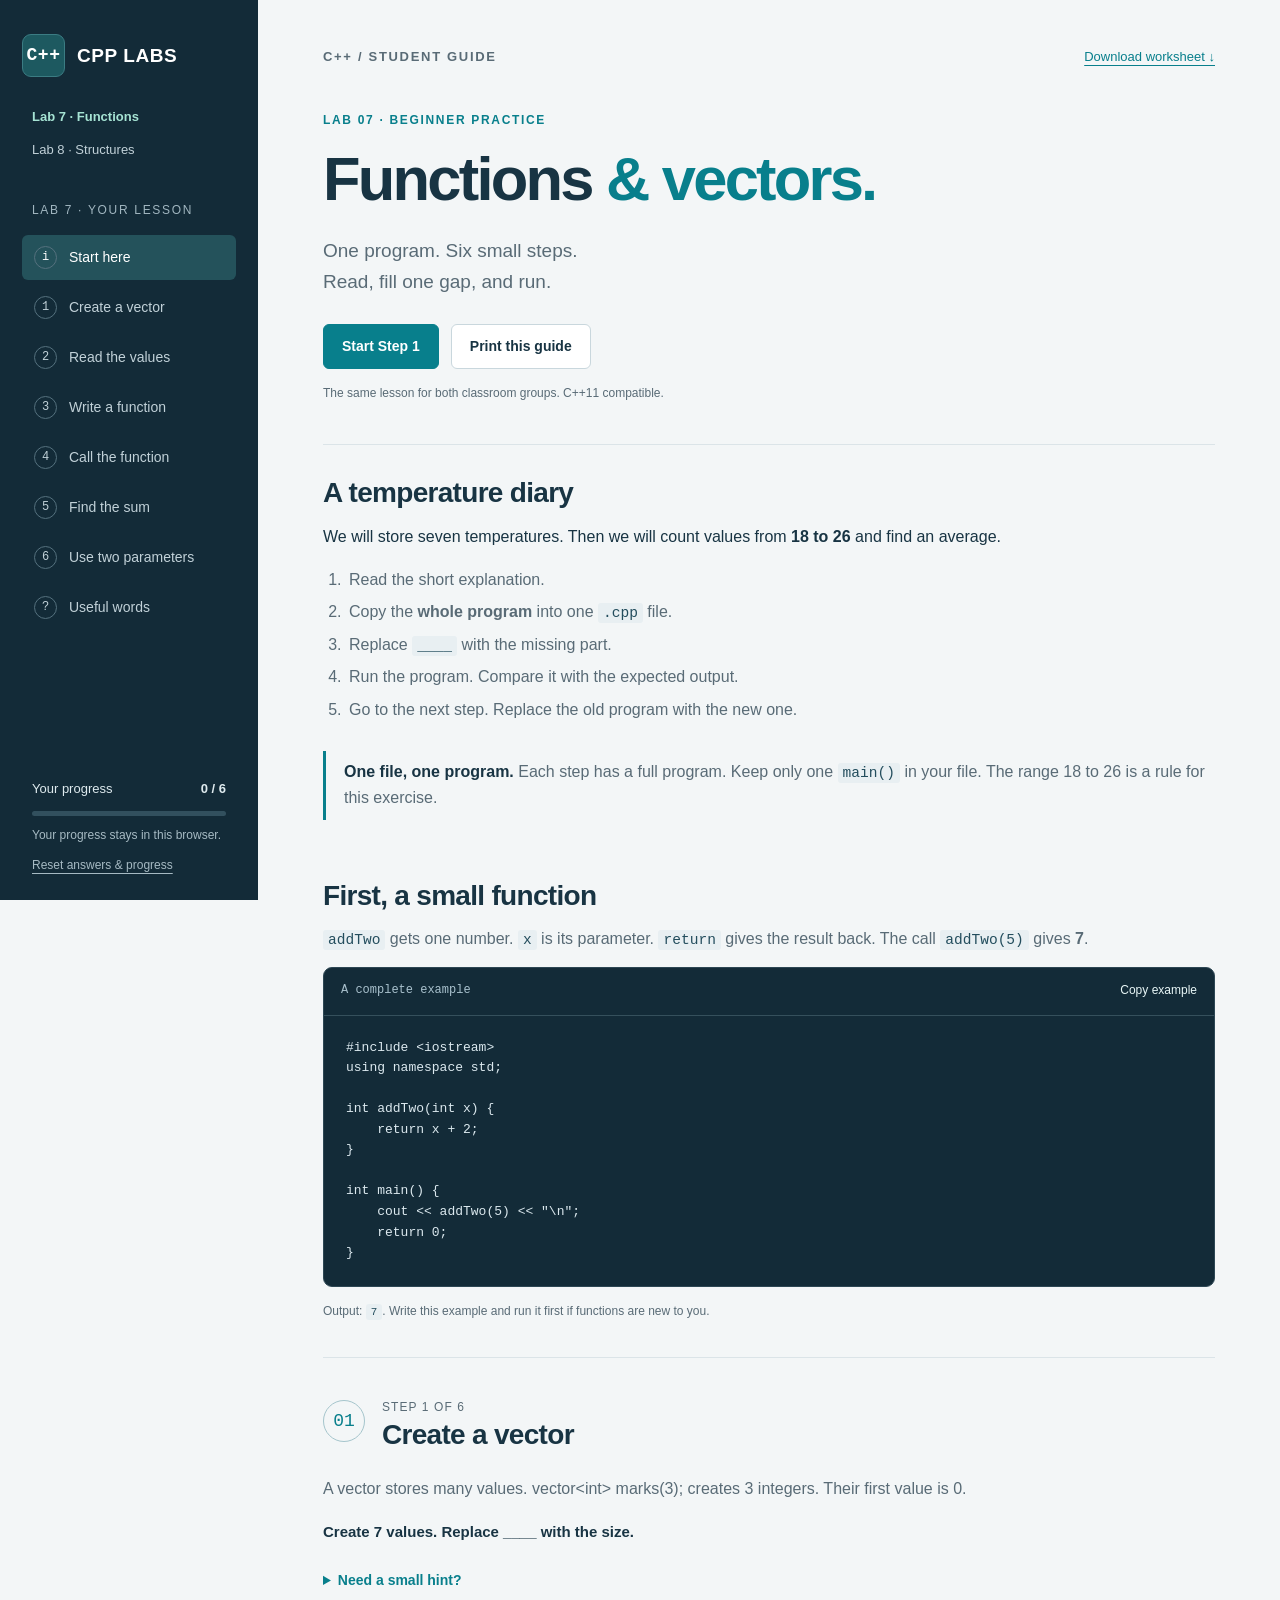
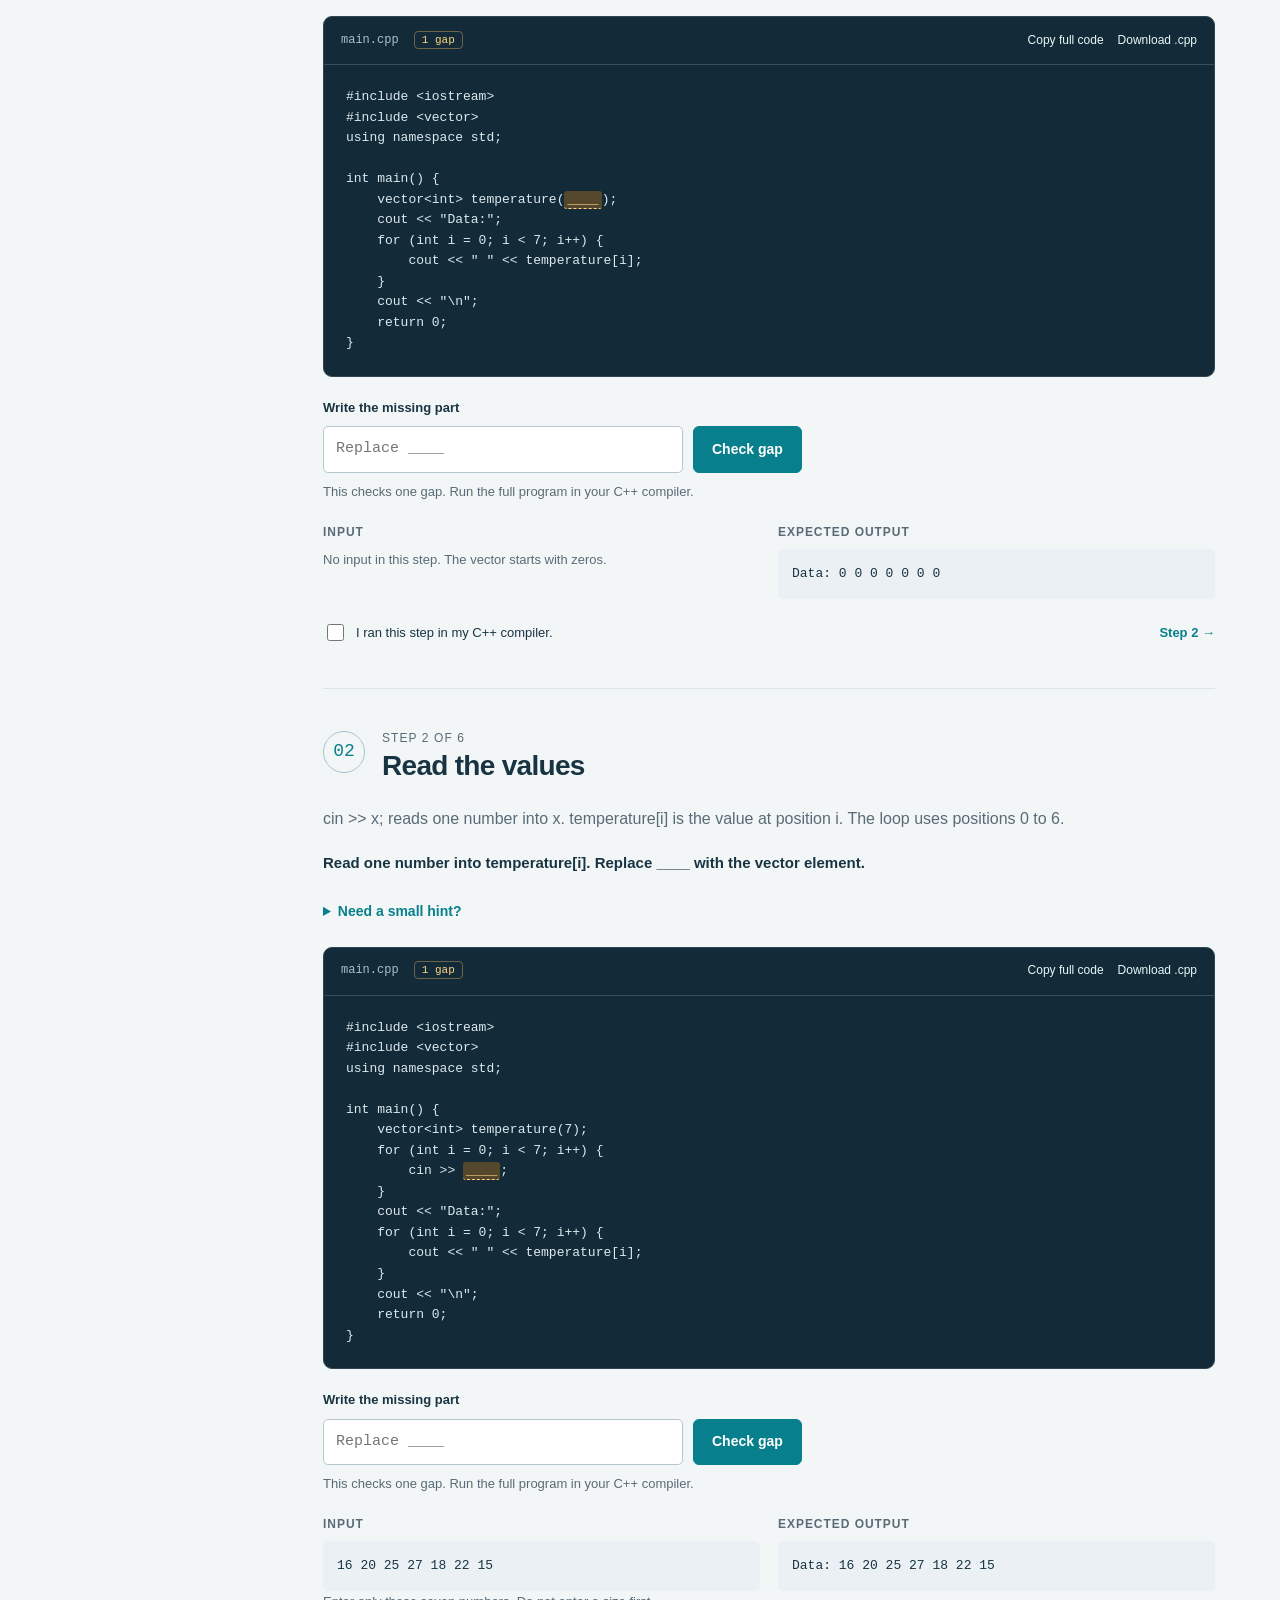
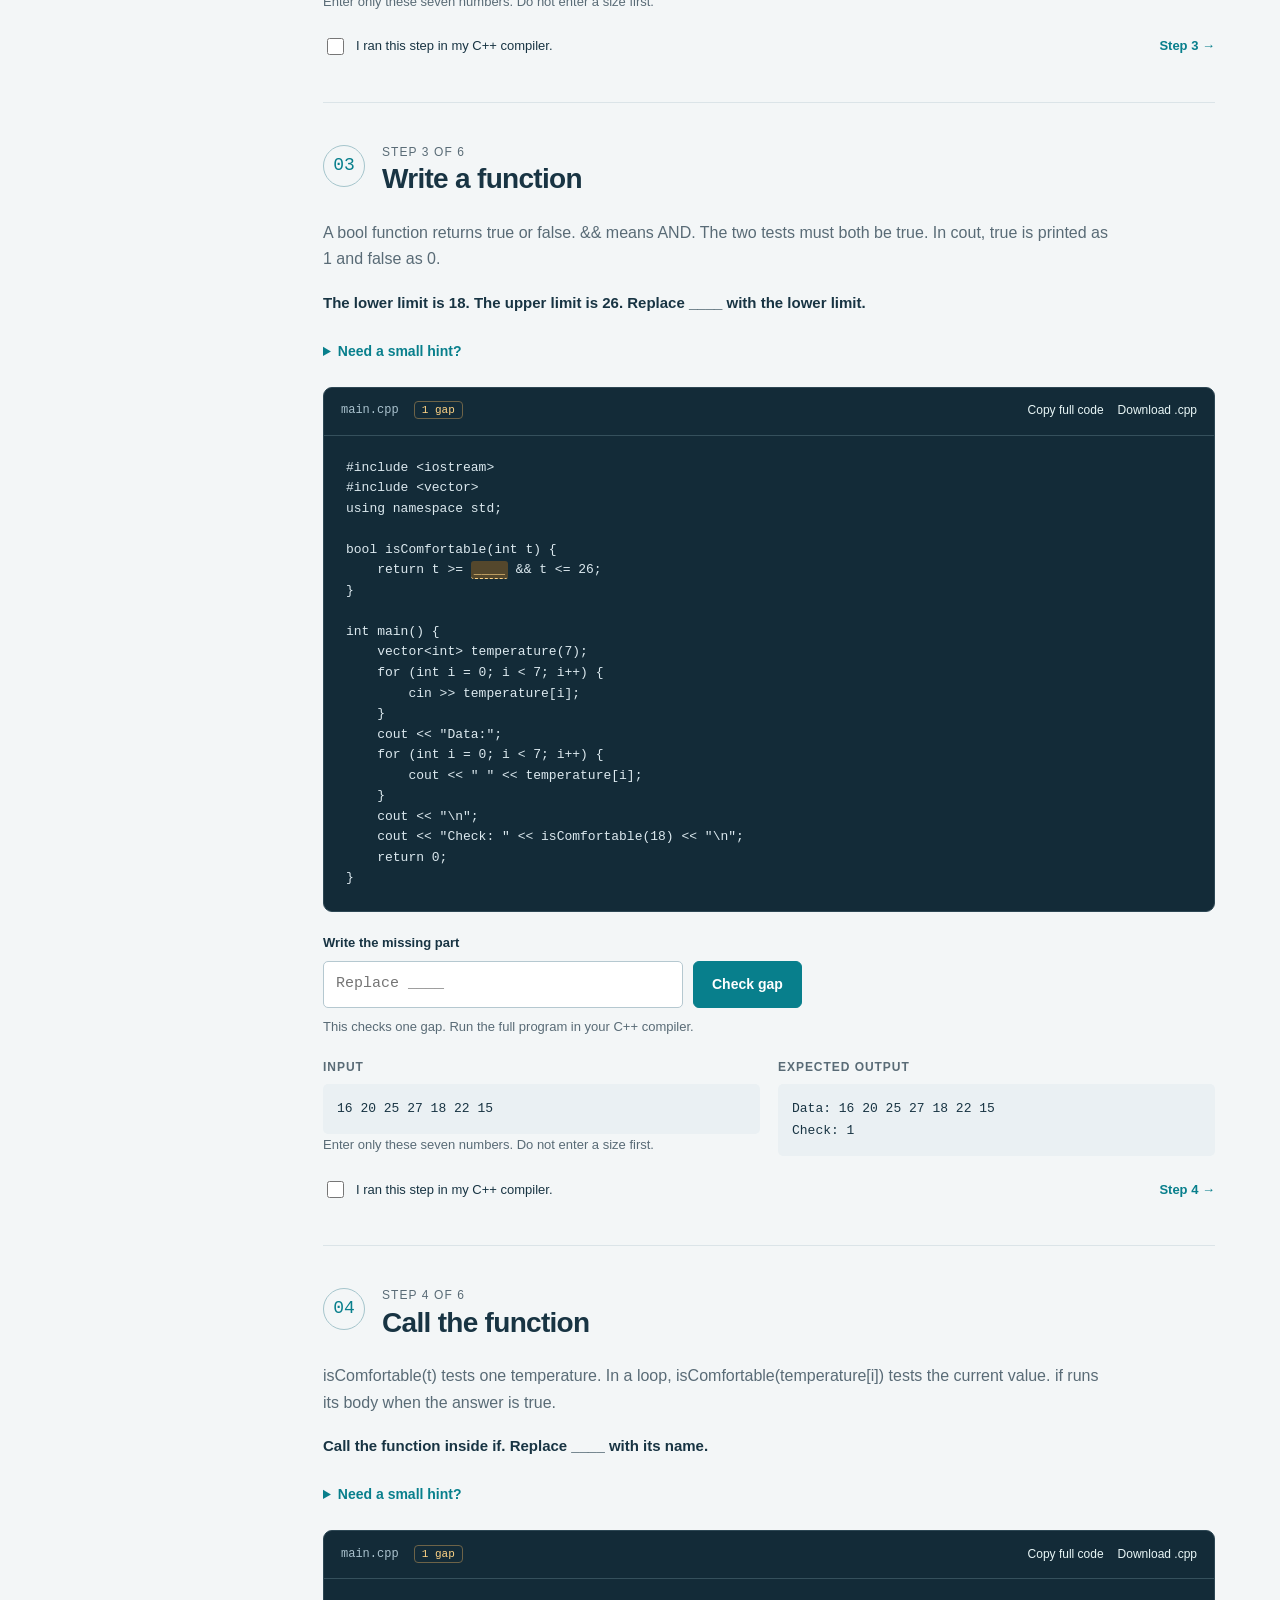
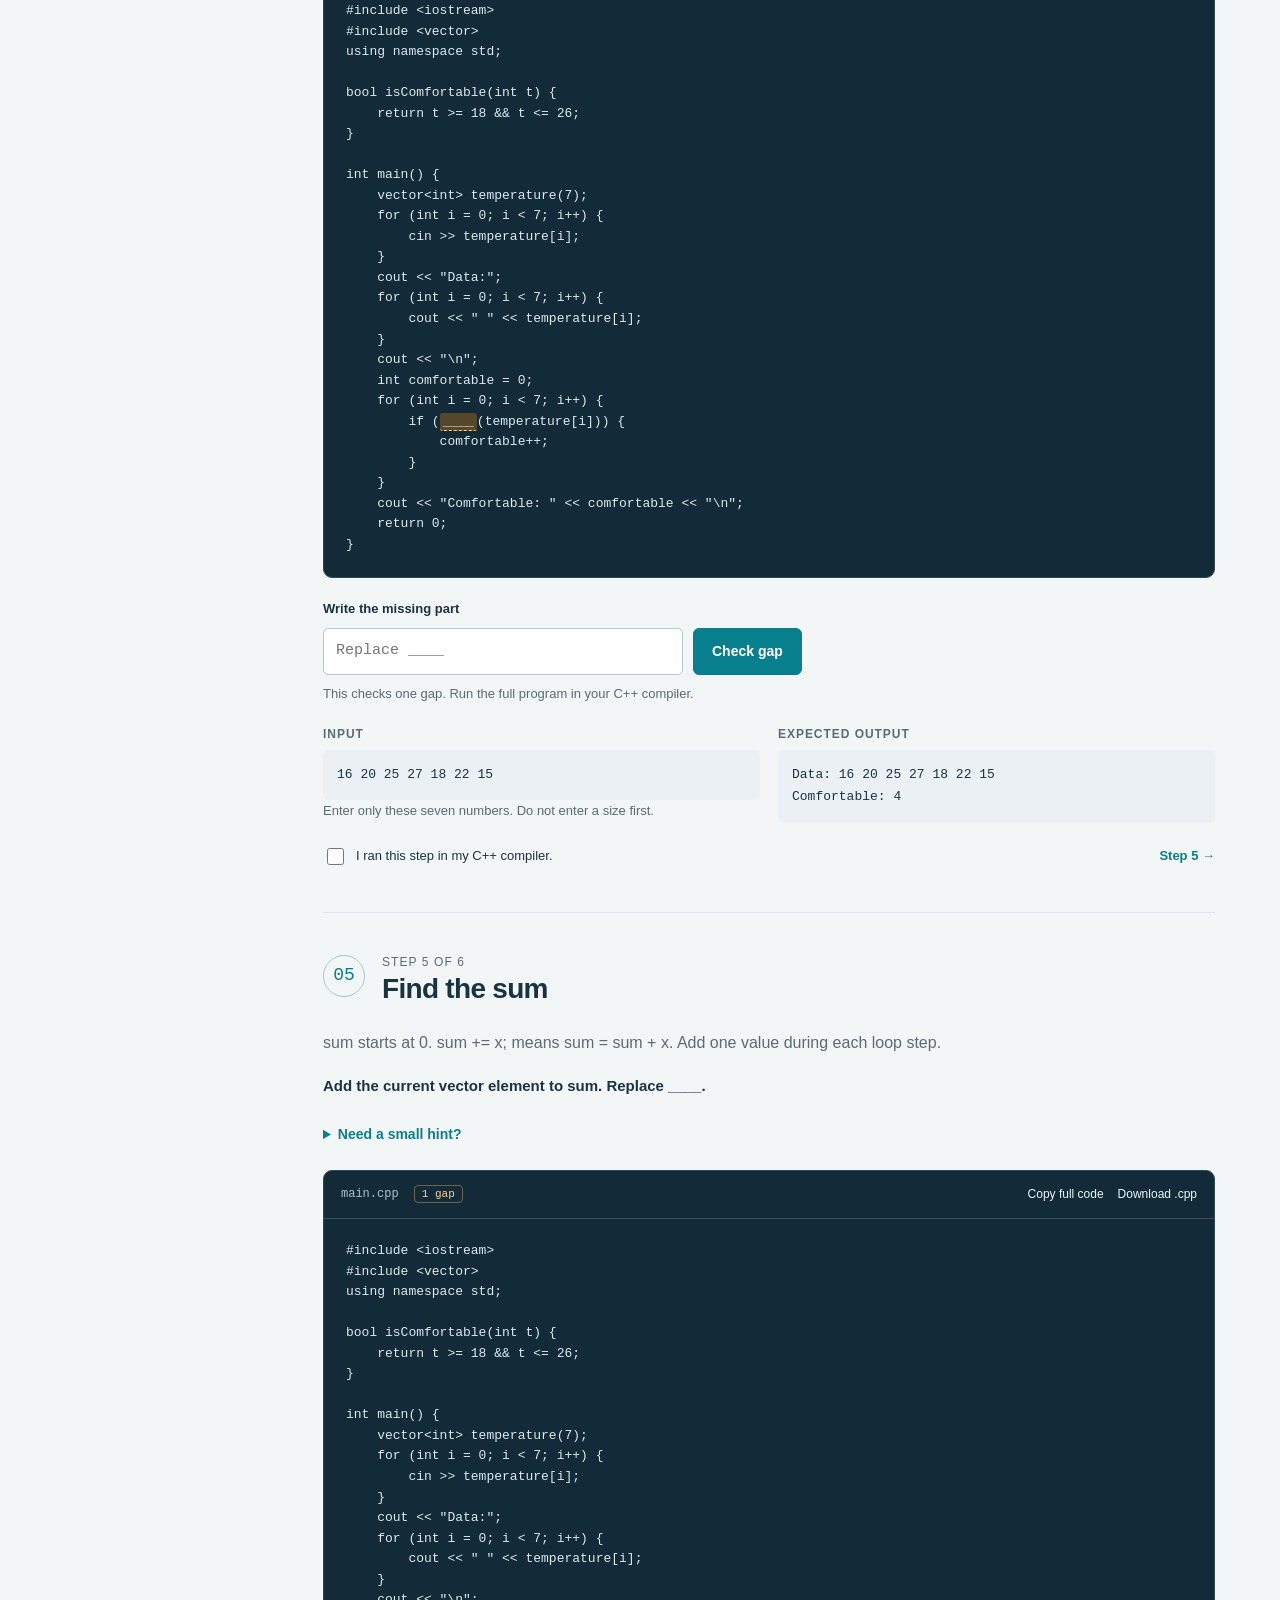
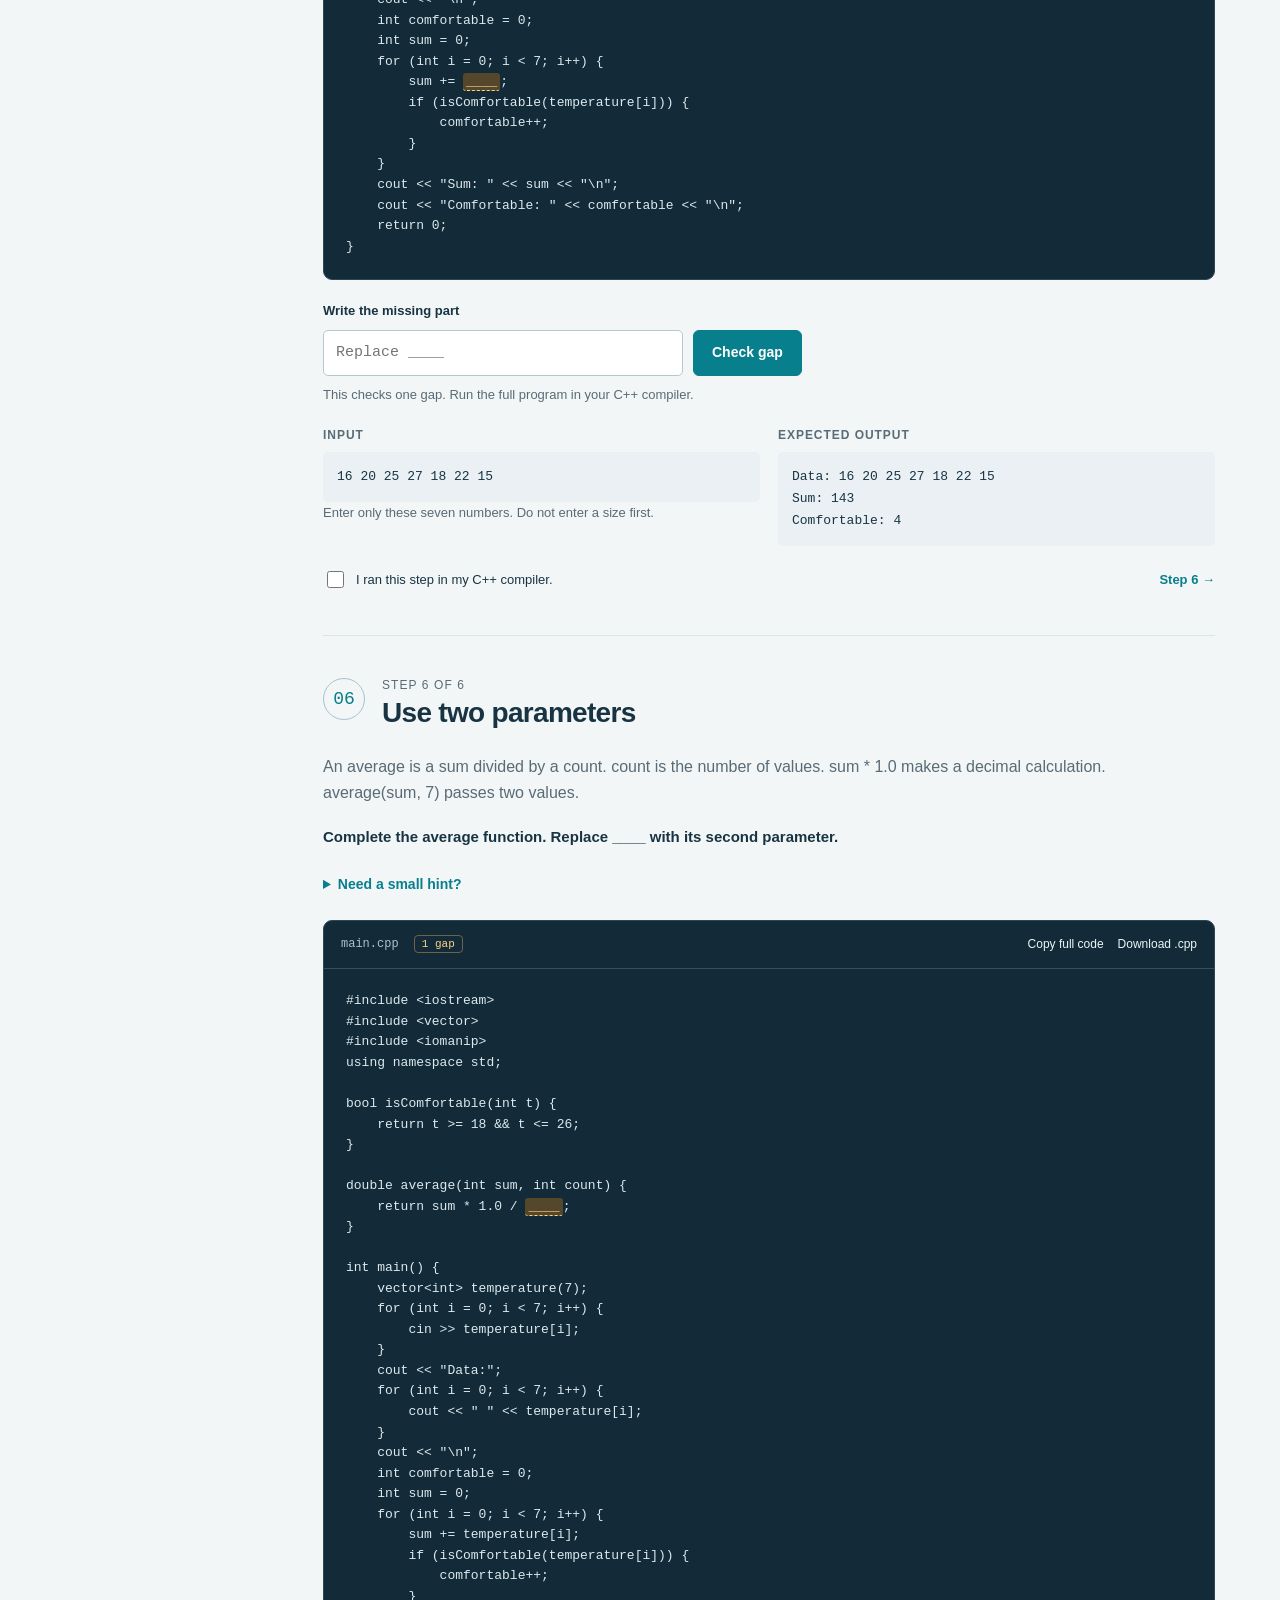
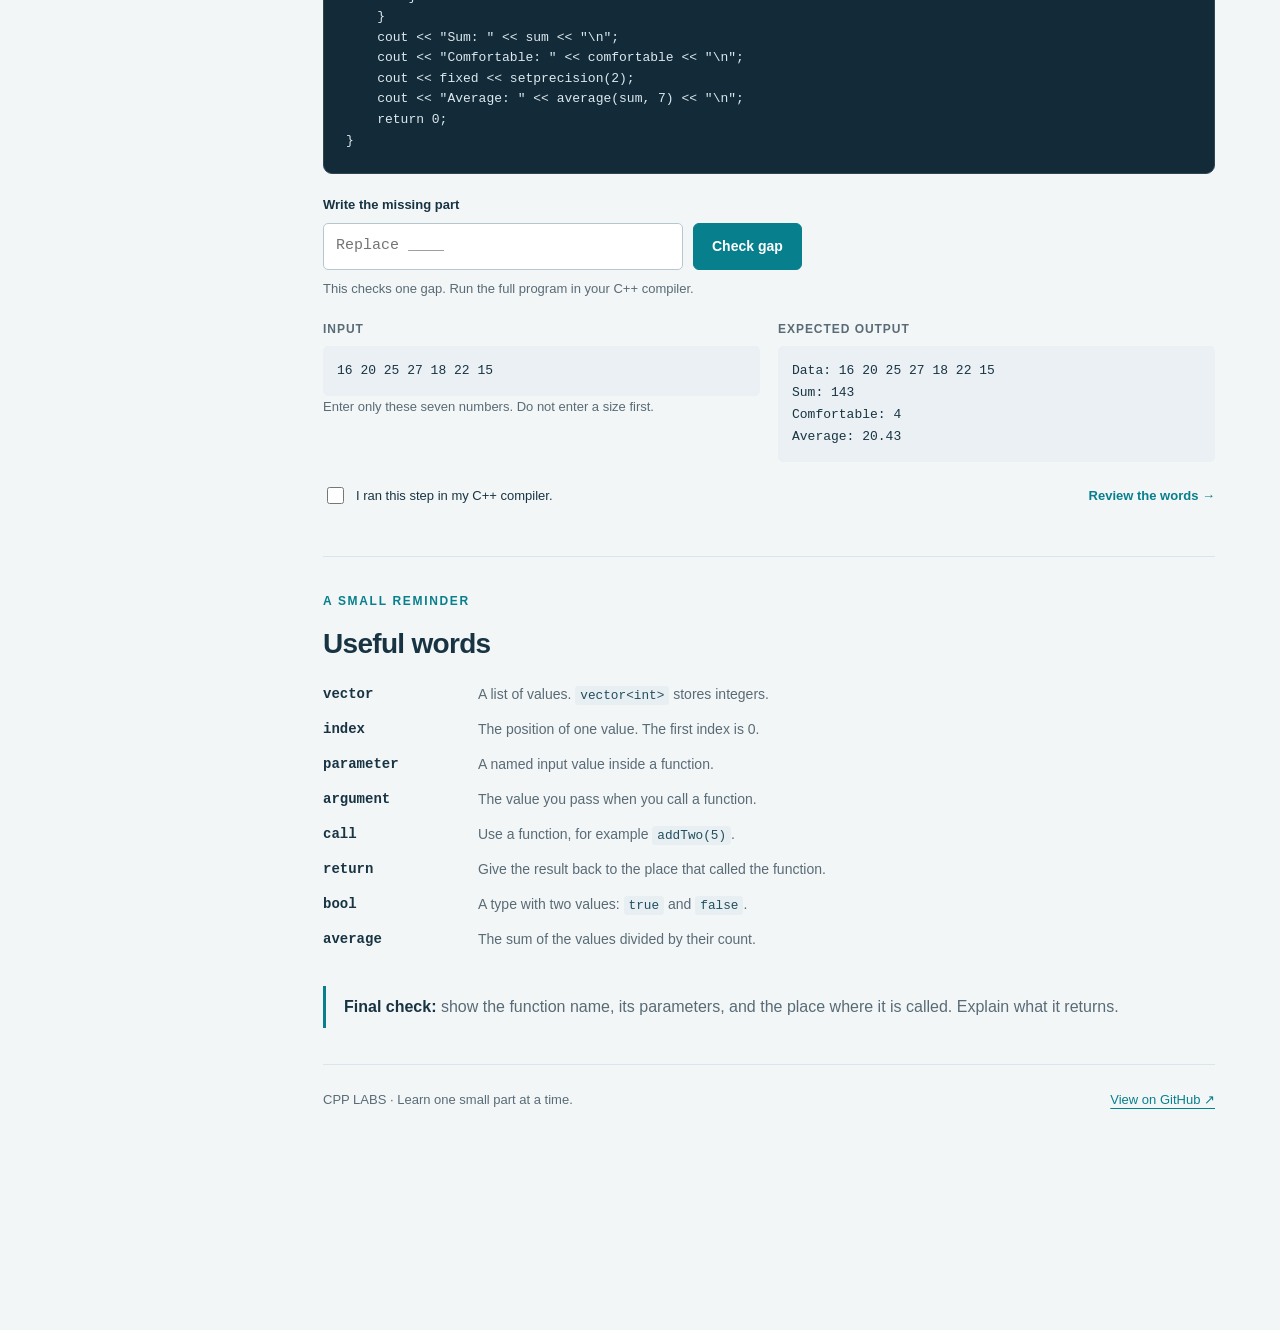
==== lab7.html @ 5492969b "Add Lab 8 structures lesson and English slides" ====
<!doctype html>
<html lang="en"><head><meta charset="utf-8"><meta name="viewport" content="width=device-width, initial-scale=1">
<meta name="description" content="Learn C++ functions and vectors in six small steps. Simple English, complete code, one gap at a time, hints, and expected output.">
<meta name="theme-color" content="#132b38"><meta name="color-scheme" content="light">
<meta http-equiv="Content-Security-Policy" content="default-src 'self'; script-src 'self'; style-src 'self'; img-src 'self' data:; object-src 'none'; base-uri 'self'; form-action 'none'">
<title>C++ Labs — Functions and vectors</title><link rel="icon" href="assets/favicon.svg" type="image/svg+xml"><link rel="stylesheet" href="assets/site.css"><script src="assets/site.js" defer></script>
</head><body data-lesson="lab7">
<a class="skip-link" href="#main">Skip to lesson</a>
<header class="mobile-bar"><a class="brand" href="#start"><span class="brand-mark">C++</span><span>CPP LABS</span></a><button id="menu-toggle" type="button" aria-expanded="false" aria-controls="lesson-menu">Lesson menu</button></header>
<aside class="rail" id="lesson-menu" aria-label="Lesson navigation">
  <a class="brand" href="#start"><span class="brand-mark">C++</span><span>CPP LABS</span></a>
  <nav class="lesson-switch" aria-label="Choose a lab"><a href="lab7.html">Lab 7 · Functions</a><a href="lab8.html">Lab 8 · Structures</a></nav><p class="rail-caption">Lab 7 · Your lesson</p>
  <nav class="lesson-nav" aria-label="Lesson steps"><a href="#start" aria-current="location"><span class="nav-number">i</span><span>Start here</span></a><a href="#step-1"><span class="nav-number">1</span><span>Create a vector</span></a><a href="#step-2"><span class="nav-number">2</span><span>Read the values</span></a><a href="#step-3"><span class="nav-number">3</span><span>Write a function</span></a><a href="#step-4"><span class="nav-number">4</span><span>Call the function</span></a><a href="#step-5"><span class="nav-number">5</span><span>Find the sum</span></a><a href="#step-6"><span class="nav-number">6</span><span>Use two parameters</span></a><a href="#words"><span class="nav-number">?</span><span>Useful words</span></a></nav>
  <div class="rail-bottom"><div class="progress-label"><span>Your progress</span><strong id="progress-count">0 / 6</strong></div><div class="progress-track" role="progressbar" aria-label="Completed steps" aria-valuemin="0" aria-valuemax="6" aria-valuenow="0"><div class="progress-fill"></div></div><p>Your progress stays in this browser.</p><button class="text-button" type="button" data-reset>Reset answers &amp; progress</button></div>
</aside>
<main class="page" id="main"><div class="content">
  <div class="topline"><span>C++ / Student guide</span><a href="downloads/cpp-functions-vectors-student-guide.docx" download>Download worksheet &darr;</a></div>
  <div id="start">
    <section class="hero" aria-labelledby="lesson-title"><p class="eyebrow">Lab 07 · Beginner practice</p><h1>Functions <span>&amp; vectors.</span></h1><p class="hero-intro">One program. Six small steps.<br>Read, fill one gap, and run.</p><div class="hero-actions"><a class="button" id="continue-link" href="#step-1">Start Step 1</a><button class="button secondary" type="button" data-print>Print this guide</button></div><p class="hero-note">The same lesson for both classroom groups. C++11 compatible.</p></section>
    <section class="intro" aria-labelledby="how-title"><h2 id="how-title">A temperature diary</h2><p>We will store seven temperatures. Then we will count values from <strong>18 to 26</strong> and find an average.</p><ol class="how-list"><li>Read the short explanation.</li><li>Copy the <strong>whole program</strong> into one <code>.cpp</code> file.</li><li>Replace <code>____</code> with the missing part.</li><li>Run the program. Compare it with the expected output.</li><li>Go to the next step. Replace the old program with the new one.</li></ol><p class="rule"><strong>One file, one program.</strong> Each step has a full program. Keep only one <code>main()</code> in your file. The range 18 to 26 is a rule for this exercise.</p><noscript><p class="noscript">You can read all code and download the worksheet without JavaScript. To check gaps, copy with a button, or save progress, enable JavaScript.</p></noscript></section>
    <section class="example" aria-labelledby="example-title"><h2 id="example-title">First, a small function</h2><p class="read"><code>addTwo</code> gets one number. <code>x</code> is its parameter. <code>return</code> gives the result back. The call <code>addTwo(5)</code> gives <strong>7</strong>.</p><div class="code-shell"><div class="code-bar"><span class="code-name">A complete example</span><div class="code-tools"><button type="button" data-copy-example>Copy example</button></div></div><pre tabindex="0"><code id="function-example">#include &lt;iostream&gt;
using namespace std;

int addTwo(int x) {
    return x + 2;
}

int main() {
    cout &lt;&lt; addTwo(5) &lt;&lt; &quot;\n&quot;;
    return 0;
}
</code></pre></div><p class="hero-note">Output: <code>7</code>. Write this example and run it first if functions are new to you.</p></section>
  </div>

<section class="step" id="step-1" data-step="1" data-answer="7" aria-labelledby="title-1">
  <header class="step-header"><span class="step-number" aria-hidden="true">01</span><div><p class="step-label">Step 1 of 6</p><h2 id="title-1">Create a vector</h2></div></header>
  <p class="read">A vector stores many values. vector&lt;int&gt; marks(3); creates 3 integers. Their first value is 0.</p>
  <p class="task">Create 7 values. Replace ____ with the size.</p>
  <details class="hint"><summary>Need a small hint?</summary><p>use the number of days in one week.</p></details>
  <div class="code-shell">
    <div class="code-bar"><span class="code-name">main.cpp <span class="gap-count">1 gap</span></span><div class="code-tools"><button type="button" data-copy aria-label="Copy full code for step 1">Copy full code</button><button type="button" data-download aria-label="Download C++ code for step 1">Download .cpp</button></div></div>
    <pre tabindex="0" aria-label="Full C++ program for step 1"><code data-source="#include &lt;iostream&gt;
#include &lt;vector&gt;
using namespace std;

int main() {
    vector&lt;int&gt; temperature(____);
    cout &lt;&lt; &quot;Data:&quot;;
    for (int i = 0; i &lt; 7; i++) {
        cout &lt;&lt; &quot; &quot; &lt;&lt; temperature[i];
    }
    cout &lt;&lt; &quot;\n&quot;;
    return 0;
}
">#include &lt;iostream&gt;
#include &lt;vector&gt;
using namespace std;

int main() {
    vector&lt;int&gt; temperature(<mark class="code-gap">____</mark>);
    cout &lt;&lt; &quot;Data:&quot;;
    for (int i = 0; i &lt; 7; i++) {
        cout &lt;&lt; &quot; &quot; &lt;&lt; temperature[i];
    }
    cout &lt;&lt; &quot;\n&quot;;
    return 0;
}
</code></pre>
  </div>
  <form class="answer-form" aria-label="Check the missing part in step 1">
    <label class="answer-label" for="answer-1">Write the missing part</label>
    <div class="answer-controls"><input class="answer-input" id="answer-1" type="text" placeholder="Replace ____" maxlength="120" autocomplete="off" autocapitalize="off" spellcheck="false" aria-describedby="feedback-1"><button type="submit" class="button">Check gap</button></div>
    <p class="feedback" id="feedback-1" aria-live="polite">This checks one gap. Run the full program in your C++ compiler.</p>
  </form>
  <div class="checks"><div class="check-block"><h3>Input</h3><p>No input in this step. The vector starts with zeros.</p></div><div class="check-block"><h3>Expected output</h3><pre>Data: 0 0 0 0 0 0 0</pre></div></div>
  <div class="finish-row"><label class="done-label"><input type="checkbox" class="done-check">I ran this step in my C++ compiler.</label><a class="next-step" href="#step-2">Step 2 &rarr;</a></div>
</section>
<section class="step" id="step-2" data-step="2" data-answer="temperature[i]" aria-labelledby="title-2">
  <header class="step-header"><span class="step-number" aria-hidden="true">02</span><div><p class="step-label">Step 2 of 6</p><h2 id="title-2">Read the values</h2></div></header>
  <p class="read">cin &gt;&gt; x; reads one number into x. temperature[i] is the value at position i. The loop uses positions 0 to 6.</p>
  <p class="task">Read one number into temperature[i]. Replace ____ with the vector element.</p>
  <details class="hint"><summary>Need a small hint?</summary><p>use the vector name and [i].</p></details>
  <div class="code-shell">
    <div class="code-bar"><span class="code-name">main.cpp <span class="gap-count">1 gap</span></span><div class="code-tools"><button type="button" data-copy aria-label="Copy full code for step 2">Copy full code</button><button type="button" data-download aria-label="Download C++ code for step 2">Download .cpp</button></div></div>
    <pre tabindex="0" aria-label="Full C++ program for step 2"><code data-source="#include &lt;iostream&gt;
#include &lt;vector&gt;
using namespace std;

int main() {
    vector&lt;int&gt; temperature(7);
    for (int i = 0; i &lt; 7; i++) {
        cin &gt;&gt; ____;
    }
    cout &lt;&lt; &quot;Data:&quot;;
    for (int i = 0; i &lt; 7; i++) {
        cout &lt;&lt; &quot; &quot; &lt;&lt; temperature[i];
    }
    cout &lt;&lt; &quot;\n&quot;;
    return 0;
}
">#include &lt;iostream&gt;
#include &lt;vector&gt;
using namespace std;

int main() {
    vector&lt;int&gt; temperature(7);
    for (int i = 0; i &lt; 7; i++) {
        cin &gt;&gt; <mark class="code-gap">____</mark>;
    }
    cout &lt;&lt; &quot;Data:&quot;;
    for (int i = 0; i &lt; 7; i++) {
        cout &lt;&lt; &quot; &quot; &lt;&lt; temperature[i];
    }
    cout &lt;&lt; &quot;\n&quot;;
    return 0;
}
</code></pre>
  </div>
  <form class="answer-form" aria-label="Check the missing part in step 2">
    <label class="answer-label" for="answer-2">Write the missing part</label>
    <div class="answer-controls"><input class="answer-input" id="answer-2" type="text" placeholder="Replace ____" maxlength="120" autocomplete="off" autocapitalize="off" spellcheck="false" aria-describedby="feedback-2"><button type="submit" class="button">Check gap</button></div>
    <p class="feedback" id="feedback-2" aria-live="polite">This checks one gap. Run the full program in your C++ compiler.</p>
  </form>
  <div class="checks"><div class="check-block"><h3>Input</h3><pre>16 20 25 27 18 22 15</pre><p>Enter only these seven numbers. Do not enter a size first.</p></div><div class="check-block"><h3>Expected output</h3><pre>Data: 16 20 25 27 18 22 15</pre></div></div>
  <div class="finish-row"><label class="done-label"><input type="checkbox" class="done-check">I ran this step in my C++ compiler.</label><a class="next-step" href="#step-3">Step 3 &rarr;</a></div>
</section>
<section class="step" id="step-3" data-step="3" data-answer="18" aria-labelledby="title-3">
  <header class="step-header"><span class="step-number" aria-hidden="true">03</span><div><p class="step-label">Step 3 of 6</p><h2 id="title-3">Write a function</h2></div></header>
  <p class="read">A bool function returns true or false. &amp;&amp; means AND. The two tests must both be true. In cout, true is printed as 1 and false as 0.</p>
  <p class="task">The lower limit is 18. The upper limit is 26. Replace ____ with the lower limit.</p>
  <details class="hint"><summary>Need a small hint?</summary><p>the first test is t &gt;= the lower limit.</p></details>
  <div class="code-shell">
    <div class="code-bar"><span class="code-name">main.cpp <span class="gap-count">1 gap</span></span><div class="code-tools"><button type="button" data-copy aria-label="Copy full code for step 3">Copy full code</button><button type="button" data-download aria-label="Download C++ code for step 3">Download .cpp</button></div></div>
    <pre tabindex="0" aria-label="Full C++ program for step 3"><code data-source="#include &lt;iostream&gt;
#include &lt;vector&gt;
using namespace std;

bool isComfortable(int t) {
    return t &gt;= ____ &amp;&amp; t &lt;= 26;
}

int main() {
    vector&lt;int&gt; temperature(7);
    for (int i = 0; i &lt; 7; i++) {
        cin &gt;&gt; temperature[i];
    }
    cout &lt;&lt; &quot;Data:&quot;;
    for (int i = 0; i &lt; 7; i++) {
        cout &lt;&lt; &quot; &quot; &lt;&lt; temperature[i];
    }
    cout &lt;&lt; &quot;\n&quot;;
    cout &lt;&lt; &quot;Check: &quot; &lt;&lt; isComfortable(18) &lt;&lt; &quot;\n&quot;;
    return 0;
}
">#include &lt;iostream&gt;
#include &lt;vector&gt;
using namespace std;

bool isComfortable(int t) {
    return t &gt;= <mark class="code-gap">____</mark> &amp;&amp; t &lt;= 26;
}

int main() {
    vector&lt;int&gt; temperature(7);
    for (int i = 0; i &lt; 7; i++) {
        cin &gt;&gt; temperature[i];
    }
    cout &lt;&lt; &quot;Data:&quot;;
    for (int i = 0; i &lt; 7; i++) {
        cout &lt;&lt; &quot; &quot; &lt;&lt; temperature[i];
    }
    cout &lt;&lt; &quot;\n&quot;;
    cout &lt;&lt; &quot;Check: &quot; &lt;&lt; isComfortable(18) &lt;&lt; &quot;\n&quot;;
    return 0;
}
</code></pre>
  </div>
  <form class="answer-form" aria-label="Check the missing part in step 3">
    <label class="answer-label" for="answer-3">Write the missing part</label>
    <div class="answer-controls"><input class="answer-input" id="answer-3" type="text" placeholder="Replace ____" maxlength="120" autocomplete="off" autocapitalize="off" spellcheck="false" aria-describedby="feedback-3"><button type="submit" class="button">Check gap</button></div>
    <p class="feedback" id="feedback-3" aria-live="polite">This checks one gap. Run the full program in your C++ compiler.</p>
  </form>
  <div class="checks"><div class="check-block"><h3>Input</h3><pre>16 20 25 27 18 22 15</pre><p>Enter only these seven numbers. Do not enter a size first.</p></div><div class="check-block"><h3>Expected output</h3><pre>Data: 16 20 25 27 18 22 15
Check: 1</pre></div></div>
  <div class="finish-row"><label class="done-label"><input type="checkbox" class="done-check">I ran this step in my C++ compiler.</label><a class="next-step" href="#step-4">Step 4 &rarr;</a></div>
</section>
<section class="step" id="step-4" data-step="4" data-answer="isComfortable" aria-labelledby="title-4">
  <header class="step-header"><span class="step-number" aria-hidden="true">04</span><div><p class="step-label">Step 4 of 6</p><h2 id="title-4">Call the function</h2></div></header>
  <p class="read">isComfortable(t) tests one temperature. In a loop, isComfortable(temperature[i]) tests the current value. if runs its body when the answer is true.</p>
  <p class="task">Call the function inside if. Replace ____ with its name.</p>
  <details class="hint"><summary>Need a small hint?</summary><p>the function is defined above main.</p></details>
  <div class="code-shell">
    <div class="code-bar"><span class="code-name">main.cpp <span class="gap-count">1 gap</span></span><div class="code-tools"><button type="button" data-copy aria-label="Copy full code for step 4">Copy full code</button><button type="button" data-download aria-label="Download C++ code for step 4">Download .cpp</button></div></div>
    <pre tabindex="0" aria-label="Full C++ program for step 4"><code data-source="#include &lt;iostream&gt;
#include &lt;vector&gt;
using namespace std;

bool isComfortable(int t) {
    return t &gt;= 18 &amp;&amp; t &lt;= 26;
}

int main() {
    vector&lt;int&gt; temperature(7);
    for (int i = 0; i &lt; 7; i++) {
        cin &gt;&gt; temperature[i];
    }
    cout &lt;&lt; &quot;Data:&quot;;
    for (int i = 0; i &lt; 7; i++) {
        cout &lt;&lt; &quot; &quot; &lt;&lt; temperature[i];
    }
    cout &lt;&lt; &quot;\n&quot;;
    int comfortable = 0;
    for (int i = 0; i &lt; 7; i++) {
        if (____(temperature[i])) {
            comfortable++;
        }
    }
    cout &lt;&lt; &quot;Comfortable: &quot; &lt;&lt; comfortable &lt;&lt; &quot;\n&quot;;
    return 0;
}
">#include &lt;iostream&gt;
#include &lt;vector&gt;
using namespace std;

bool isComfortable(int t) {
    return t &gt;= 18 &amp;&amp; t &lt;= 26;
}

int main() {
    vector&lt;int&gt; temperature(7);
    for (int i = 0; i &lt; 7; i++) {
        cin &gt;&gt; temperature[i];
    }
    cout &lt;&lt; &quot;Data:&quot;;
    for (int i = 0; i &lt; 7; i++) {
        cout &lt;&lt; &quot; &quot; &lt;&lt; temperature[i];
    }
    cout &lt;&lt; &quot;\n&quot;;
    int comfortable = 0;
    for (int i = 0; i &lt; 7; i++) {
        if (<mark class="code-gap">____</mark>(temperature[i])) {
            comfortable++;
        }
    }
    cout &lt;&lt; &quot;Comfortable: &quot; &lt;&lt; comfortable &lt;&lt; &quot;\n&quot;;
    return 0;
}
</code></pre>
  </div>
  <form class="answer-form" aria-label="Check the missing part in step 4">
    <label class="answer-label" for="answer-4">Write the missing part</label>
    <div class="answer-controls"><input class="answer-input" id="answer-4" type="text" placeholder="Replace ____" maxlength="120" autocomplete="off" autocapitalize="off" spellcheck="false" aria-describedby="feedback-4"><button type="submit" class="button">Check gap</button></div>
    <p class="feedback" id="feedback-4" aria-live="polite">This checks one gap. Run the full program in your C++ compiler.</p>
  </form>
  <div class="checks"><div class="check-block"><h3>Input</h3><pre>16 20 25 27 18 22 15</pre><p>Enter only these seven numbers. Do not enter a size first.</p></div><div class="check-block"><h3>Expected output</h3><pre>Data: 16 20 25 27 18 22 15
Comfortable: 4</pre></div></div>
  <div class="finish-row"><label class="done-label"><input type="checkbox" class="done-check">I ran this step in my C++ compiler.</label><a class="next-step" href="#step-5">Step 5 &rarr;</a></div>
</section>
<section class="step" id="step-5" data-step="5" data-answer="temperature[i]" aria-labelledby="title-5">
  <header class="step-header"><span class="step-number" aria-hidden="true">05</span><div><p class="step-label">Step 5 of 6</p><h2 id="title-5">Find the sum</h2></div></header>
  <p class="read">sum starts at 0. sum += x; means sum = sum + x. Add one value during each loop step.</p>
  <p class="task">Add the current vector element to sum. Replace ____.</p>
  <details class="hint"><summary>Need a small hint?</summary><p>this is the same element used in the if line.</p></details>
  <div class="code-shell">
    <div class="code-bar"><span class="code-name">main.cpp <span class="gap-count">1 gap</span></span><div class="code-tools"><button type="button" data-copy aria-label="Copy full code for step 5">Copy full code</button><button type="button" data-download aria-label="Download C++ code for step 5">Download .cpp</button></div></div>
    <pre tabindex="0" aria-label="Full C++ program for step 5"><code data-source="#include &lt;iostream&gt;
#include &lt;vector&gt;
using namespace std;

bool isComfortable(int t) {
    return t &gt;= 18 &amp;&amp; t &lt;= 26;
}

int main() {
    vector&lt;int&gt; temperature(7);
    for (int i = 0; i &lt; 7; i++) {
        cin &gt;&gt; temperature[i];
    }
    cout &lt;&lt; &quot;Data:&quot;;
    for (int i = 0; i &lt; 7; i++) {
        cout &lt;&lt; &quot; &quot; &lt;&lt; temperature[i];
    }
    cout &lt;&lt; &quot;\n&quot;;
    int comfortable = 0;
    int sum = 0;
    for (int i = 0; i &lt; 7; i++) {
        sum += ____;
        if (isComfortable(temperature[i])) {
            comfortable++;
        }
    }
    cout &lt;&lt; &quot;Sum: &quot; &lt;&lt; sum &lt;&lt; &quot;\n&quot;;
    cout &lt;&lt; &quot;Comfortable: &quot; &lt;&lt; comfortable &lt;&lt; &quot;\n&quot;;
    return 0;
}
">#include &lt;iostream&gt;
#include &lt;vector&gt;
using namespace std;

bool isComfortable(int t) {
    return t &gt;= 18 &amp;&amp; t &lt;= 26;
}

int main() {
    vector&lt;int&gt; temperature(7);
    for (int i = 0; i &lt; 7; i++) {
        cin &gt;&gt; temperature[i];
    }
    cout &lt;&lt; &quot;Data:&quot;;
    for (int i = 0; i &lt; 7; i++) {
        cout &lt;&lt; &quot; &quot; &lt;&lt; temperature[i];
    }
    cout &lt;&lt; &quot;\n&quot;;
    int comfortable = 0;
    int sum = 0;
    for (int i = 0; i &lt; 7; i++) {
        sum += <mark class="code-gap">____</mark>;
        if (isComfortable(temperature[i])) {
            comfortable++;
        }
    }
    cout &lt;&lt; &quot;Sum: &quot; &lt;&lt; sum &lt;&lt; &quot;\n&quot;;
    cout &lt;&lt; &quot;Comfortable: &quot; &lt;&lt; comfortable &lt;&lt; &quot;\n&quot;;
    return 0;
}
</code></pre>
  </div>
  <form class="answer-form" aria-label="Check the missing part in step 5">
    <label class="answer-label" for="answer-5">Write the missing part</label>
    <div class="answer-controls"><input class="answer-input" id="answer-5" type="text" placeholder="Replace ____" maxlength="120" autocomplete="off" autocapitalize="off" spellcheck="false" aria-describedby="feedback-5"><button type="submit" class="button">Check gap</button></div>
    <p class="feedback" id="feedback-5" aria-live="polite">This checks one gap. Run the full program in your C++ compiler.</p>
  </form>
  <div class="checks"><div class="check-block"><h3>Input</h3><pre>16 20 25 27 18 22 15</pre><p>Enter only these seven numbers. Do not enter a size first.</p></div><div class="check-block"><h3>Expected output</h3><pre>Data: 16 20 25 27 18 22 15
Sum: 143
Comfortable: 4</pre></div></div>
  <div class="finish-row"><label class="done-label"><input type="checkbox" class="done-check">I ran this step in my C++ compiler.</label><a class="next-step" href="#step-6">Step 6 &rarr;</a></div>
</section>
<section class="step" id="step-6" data-step="6" data-answer="count" aria-labelledby="title-6">
  <header class="step-header"><span class="step-number" aria-hidden="true">06</span><div><p class="step-label">Step 6 of 6</p><h2 id="title-6">Use two parameters</h2></div></header>
  <p class="read">An average is a sum divided by a count. count is the number of values. sum * 1.0 makes a decimal calculation. average(sum, 7) passes two values.</p>
  <p class="task">Complete the average function. Replace ____ with its second parameter.</p>
  <details class="hint"><summary>Need a small hint?</summary><p>divide by the number of values, not by their sum.</p></details>
  <div class="code-shell">
    <div class="code-bar"><span class="code-name">main.cpp <span class="gap-count">1 gap</span></span><div class="code-tools"><button type="button" data-copy aria-label="Copy full code for step 6">Copy full code</button><button type="button" data-download aria-label="Download C++ code for step 6">Download .cpp</button></div></div>
    <pre tabindex="0" aria-label="Full C++ program for step 6"><code data-source="#include &lt;iostream&gt;
#include &lt;vector&gt;
#include &lt;iomanip&gt;
using namespace std;

bool isComfortable(int t) {
    return t &gt;= 18 &amp;&amp; t &lt;= 26;
}

double average(int sum, int count) {
    return sum * 1.0 / ____;
}

int main() {
    vector&lt;int&gt; temperature(7);
    for (int i = 0; i &lt; 7; i++) {
        cin &gt;&gt; temperature[i];
    }
    cout &lt;&lt; &quot;Data:&quot;;
    for (int i = 0; i &lt; 7; i++) {
        cout &lt;&lt; &quot; &quot; &lt;&lt; temperature[i];
    }
    cout &lt;&lt; &quot;\n&quot;;
    int comfortable = 0;
    int sum = 0;
    for (int i = 0; i &lt; 7; i++) {
        sum += temperature[i];
        if (isComfortable(temperature[i])) {
            comfortable++;
        }
    }
    cout &lt;&lt; &quot;Sum: &quot; &lt;&lt; sum &lt;&lt; &quot;\n&quot;;
    cout &lt;&lt; &quot;Comfortable: &quot; &lt;&lt; comfortable &lt;&lt; &quot;\n&quot;;
    cout &lt;&lt; fixed &lt;&lt; setprecision(2);
    cout &lt;&lt; &quot;Average: &quot; &lt;&lt; average(sum, 7) &lt;&lt; &quot;\n&quot;;
    return 0;
}
">#include &lt;iostream&gt;
#include &lt;vector&gt;
#include &lt;iomanip&gt;
using namespace std;

bool isComfortable(int t) {
    return t &gt;= 18 &amp;&amp; t &lt;= 26;
}

double average(int sum, int count) {
    return sum * 1.0 / <mark class="code-gap">____</mark>;
}

int main() {
    vector&lt;int&gt; temperature(7);
    for (int i = 0; i &lt; 7; i++) {
        cin &gt;&gt; temperature[i];
    }
    cout &lt;&lt; &quot;Data:&quot;;
    for (int i = 0; i &lt; 7; i++) {
        cout &lt;&lt; &quot; &quot; &lt;&lt; temperature[i];
    }
    cout &lt;&lt; &quot;\n&quot;;
    int comfortable = 0;
    int sum = 0;
    for (int i = 0; i &lt; 7; i++) {
        sum += temperature[i];
        if (isComfortable(temperature[i])) {
            comfortable++;
        }
    }
    cout &lt;&lt; &quot;Sum: &quot; &lt;&lt; sum &lt;&lt; &quot;\n&quot;;
    cout &lt;&lt; &quot;Comfortable: &quot; &lt;&lt; comfortable &lt;&lt; &quot;\n&quot;;
    cout &lt;&lt; fixed &lt;&lt; setprecision(2);
    cout &lt;&lt; &quot;Average: &quot; &lt;&lt; average(sum, 7) &lt;&lt; &quot;\n&quot;;
    return 0;
}
</code></pre>
  </div>
  <form class="answer-form" aria-label="Check the missing part in step 6">
    <label class="answer-label" for="answer-6">Write the missing part</label>
    <div class="answer-controls"><input class="answer-input" id="answer-6" type="text" placeholder="Replace ____" maxlength="120" autocomplete="off" autocapitalize="off" spellcheck="false" aria-describedby="feedback-6"><button type="submit" class="button">Check gap</button></div>
    <p class="feedback" id="feedback-6" aria-live="polite">This checks one gap. Run the full program in your C++ compiler.</p>
  </form>
  <div class="checks"><div class="check-block"><h3>Input</h3><pre>16 20 25 27 18 22 15</pre><p>Enter only these seven numbers. Do not enter a size first.</p></div><div class="check-block"><h3>Expected output</h3><pre>Data: 16 20 25 27 18 22 15
Sum: 143
Comfortable: 4
Average: 20.43</pre></div></div>
  <div class="finish-row"><label class="done-label"><input type="checkbox" class="done-check">I ran this step in my C++ compiler.</label><a class="next-step" href="#words">Review the words &rarr;</a></div>
</section>
  <section class="words" id="words" aria-labelledby="words-title"><p class="eyebrow">A small reminder</p><h2 id="words-title">Useful words</h2><dl><dt>vector</dt><dd>A list of values. <code>vector&lt;int&gt;</code> stores integers.</dd><dt>index</dt><dd>The position of one value. The first index is 0.</dd><dt>parameter</dt><dd>A named input value inside a function.</dd><dt>argument</dt><dd>The value you pass when you call a function.</dd><dt>call</dt><dd>Use a function, for example <code>addTwo(5)</code>.</dd><dt>return</dt><dd>Give the result back to the place that called the function.</dd><dt>bool</dt><dd>A type with two values: <code>true</code> and <code>false</code>.</dd><dt>average</dt><dd>The sum of the values divided by their count.</dd></dl><p class="rule"><strong>Final check:</strong> show the function name, its parameters, and the place where it is called. Explain what it returns.</p></section>
  <footer class="closing"><p>CPP LABS · Learn one small part at a time.</p><a href="https://github.com/Dozzka/CPP_LABS" target="_blank" rel="noopener noreferrer">View on GitHub &nearr;</a></footer>
</div></main><div class="status-toast" id="global-status" role="status" aria-live="polite"></div>
</body></html>
---- assets/site.css ----
@charset "UTF-8";
:root{--ink:#183443;--muted:#596b76;--teal:#087f8c;--teal-dark:#066974;--paper:#fff;--bg:#f3f6f7;--line:#dbe4e8;--code:#132b38;--amber:#ffd485;--rail:258px;font-family:Inter,"Segoe UI",Arial,sans-serif;color:var(--ink);background:var(--bg);font-synthesis:none;scroll-behavior:smooth;scroll-padding-top:30px}
*{box-sizing:border-box}body{margin:0;line-height:1.65}button,input{font:inherit}button,a,input{ -webkit-tap-highlight-color:transparent}a{color:var(--teal);text-underline-offset:4px}button{cursor:pointer}button:focus-visible,a:focus-visible,input:focus-visible,summary:focus-visible{outline:3px solid #eaa847;outline-offset:4px}button:disabled{cursor:default}::selection{background:#ccebed;color:#122b38}.skip-link{position:fixed;left:18px;top:-80px;z-index:100;background:white;padding:10px 20px;border-radius:5px}.skip-link:focus{top:10px}
.rail{position:fixed;inset:0 auto 0 0;width:var(--rail);background:var(--code);color:#e7f0f3;display:flex;flex-direction:column;padding:34px 22px 24px;z-index:20;overflow-y:auto}.brand{display:flex;gap:12px;align-items:center;color:white;text-decoration:none;font-size:19px;font-weight:750;letter-spacing:.03em}.brand-mark{display:grid;place-items:center;background:#1d5960;border:1px solid #3b7c83;border-radius:9px;width:43px;height:43px;font-family:Consolas,monospace;font-size:18px}.rail-caption{font-size:12px;color:#a1b6c0;letter-spacing:.14em;text-transform:uppercase;margin:37px 10px 14px}.lesson-nav{display:grid;gap:5px}.lesson-nav a{display:flex;align-items:center;gap:12px;padding:11px 12px;border-radius:6px;text-decoration:none;color:#c1d1d8;font-size:14px;line-height:1.35}.lesson-nav a:hover{background:#1b3b49;color:white}.lesson-nav a[aria-current="location"]{background:#24525b;color:white}.nav-number{font-family:Consolas,monospace;display:grid;place-items:center;width:23px;height:23px;border:1px solid #55717e;border-radius:50%;font-size:12px;flex-shrink:0}.lesson-nav a.is-done .nav-number{background:#71c8bf;border-color:#71c8bf;color:#0d3139}.rail-bottom{margin-top:auto;padding:35px 10px 0;font-size:12px;color:#a6bac3}.progress-label{display:flex;justify-content:space-between;gap:8px;color:#deeaee;font-size:13px}.progress-track{height:5px;background:#32505e;margin:12px 0 10px;border-radius:4px;overflow:hidden}.progress-fill{height:100%;width:0;background:#77d1c4;transition:width .25s}.text-button{border:0;padding:0;background:transparent;color:inherit;text-decoration:underline;text-underline-offset:4px;font-size:12px}.rail-bottom p{margin:10px 0}.mobile-bar{display:none}
.page{margin-left:var(--rail);max-width:1400px}.content{max-width:1054px;padding:46px 65px 65px;margin:auto}.topline{display:flex;justify-content:space-between;align-items:center;gap:15px;font-size:13px;color:var(--muted)}.topline span{letter-spacing:.13em;text-transform:uppercase;font-weight:650}.topline a{font-size:13px}.hero{padding:44px 0 40px;border-bottom:1px solid var(--line)}.eyebrow{font-size:12px;font-weight:750;text-transform:uppercase;letter-spacing:.14em;color:var(--teal);margin:0 0 15px}h1{font-size:clamp(40px,4.8vw,64px);font-weight:750;line-height:1.08;letter-spacing:-.045em;margin:0 0 22px;max-width:760px}h1 span{color:var(--teal)}.hero-intro{font-size:19px;max-width:650px;color:var(--muted);margin:0 0 27px}.hero-actions{display:flex;flex-wrap:wrap;gap:12px}.button{display:inline-flex;justify-content:center;align-items:center;gap:8px;padding:11px 18px;border-radius:6px;border:1px solid var(--teal);background:var(--teal);color:white;text-decoration:none;font-size:14px;font-weight:650;line-height:1.5}.button:hover{background:var(--teal-dark);border-color:var(--teal-dark)}.button.secondary{background:white;color:var(--ink);border-color:#c9d7dd}.button.secondary:hover{background:#edf3f5;border-color:#8ea9b5}.hero-note{font-size:12px;margin:15px 0 0;color:var(--muted)}.intro{padding:31px 0 35px}.intro h2{margin-top:0}h2{font-size:28px;line-height:1.2;letter-spacing:-.025em;margin:0 0 14px}h3{font-size:18px;line-height:1.4;margin:0 0 9px}p{margin:0 0 14px}.how-list{padding-left:23px;margin:0 0 25px;color:var(--muted)}.how-list li{padding:3px 0 3px 3px}code,kbd{font-family:"Cascadia Code",Consolas,"Liberation Mono",monospace}p code,li code,dd code,.task code{font-size:.91em;background:#e8eff2;padding:2px 5px;border-radius:3px;color:#234d5d}.rule{border-left:3px solid var(--teal);padding:8px 0 8px 18px;margin:24px 0;color:var(--muted)}.rule strong{color:var(--ink)}
.example{margin:0 0 36px}.code-shell{border:1px solid #2d4754;border-radius:9px;overflow:hidden;background:var(--code);color:#dce9ef}.code-bar{display:flex;justify-content:space-between;align-items:center;gap:12px;border-bottom:1px solid #35505c;min-height:48px;padding:10px 17px;font-size:12px}.code-name{font-family:Consolas,monospace;color:#a9c1cd}.code-tools{display:flex;gap:14px;flex-wrap:wrap}.code-tools button{background:transparent;border:0;color:#e8f6f6;padding:2px 0;font-size:12px}.code-tools button:hover{text-decoration:underline}.code-tools button:focus-visible{outline-offset:2px}.code-shell pre{padding:22px;margin:0;line-height:1.58;overflow:auto;font-size:13px;tab-size:4}.code-shell code{font-family:"Cascadia Code",Consolas,"Liberation Mono",monospace}.code-gap{background:#54472c;color:var(--amber);padding:1px 3px;border-radius:3px;border-bottom:1px dashed #ffd485;font-weight:700}.code-gap.is-filled{color:#a6e4d4;background:#234e4f;border-bottom-color:#77d1c4}.gap-count{color:#ffd485;font-size:11px;padding:2px 7px;border:1px solid #6d6348;border-radius:4px;margin-left:8px}
.step{border-top:1px solid var(--line);padding:40px 0 44px;scroll-margin-top:24px}.step-header{display:flex;align-items:flex-start;gap:17px;margin-bottom:20px}.step-number{border:1px solid #a5c5cc;width:42px;height:42px;border-radius:50%;display:grid;place-items:center;color:var(--teal);font-family:Consolas,monospace;font-size:18px;flex-shrink:0;margin-top:2px}.step-header h2{margin-bottom:4px}.step-label{font-size:12px;color:var(--muted);margin:0;text-transform:uppercase;letter-spacing:.09em}.read{font-size:16px;color:var(--muted);max-width:790px}.task{margin:18px 0 20px;font-size:15px;font-weight:650}.hint{margin:15px 0 20px;font-size:14px}.hint summary{color:var(--teal);cursor:pointer;font-weight:650;width:max-content;max-width:100%;padding:4px 0}.hint p{padding:8px 0 0 20px;color:var(--muted);margin-bottom:0}.answer-form{margin:20px 0 21px}.answer-label{display:block;font-size:13px;font-weight:650;margin-bottom:8px}.answer-controls{display:flex;align-items:stretch;gap:10px}.answer-input{min-width:0;width:100%;max-width:360px;border:1px solid #b5c8d0;background:white;border-radius:5px;padding:10px 12px;color:var(--ink);font-family:Consolas,monospace;font-size:15px}.answer-controls .button{white-space:nowrap}.feedback{font-size:13px;min-height:22px;margin:8px 0 0;color:var(--muted)}.feedback.success{color:#17634c}.feedback.error{color:#9f4318}.checks{display:grid;grid-template-columns:1fr 1fr;gap:18px;margin:20px 0 22px}.check-block{min-width:0}.check-block h3{font-size:12px;text-transform:uppercase;letter-spacing:.08em;color:var(--muted);margin-bottom:8px}.check-block pre{font:13px/1.7 Consolas,monospace;white-space:pre-wrap;overflow-wrap:anywhere;padding:14px;background:#eaf0f3;border-radius:5px;margin:0}.check-block p{font-size:13px;color:var(--muted);margin:0}.finish-row{display:flex;align-items:center;justify-content:space-between;gap:20px;font-size:13px}.done-label{display:flex;align-items:center;gap:9px;cursor:pointer}.done-label input{width:17px;height:17px;accent-color:var(--teal);flex-shrink:0}.next-step{font-weight:650;text-decoration:none;white-space:nowrap}.next-step:hover{text-decoration:underline}
.words{border-top:1px solid var(--line);padding-top:35px;margin-top:5px;scroll-margin-top:30px}.words dl{display:grid;grid-template-columns:130px 1fr;gap:12px 25px;font-size:14px;margin:22px 0 34px}.words dt{font-family:Consolas,monospace;font-weight:700}.words dd{margin:0;color:var(--muted)}.closing{margin-top:36px;padding-top:24px;border-top:1px solid var(--line);color:var(--muted);font-size:13px;display:flex;justify-content:space-between;flex-wrap:wrap;gap:14px}.closing p{margin:0}.noscript{border-left:3px solid #e7ab46;padding:12px 18px;background:#fff7e4;font-size:14px;margin-bottom:20px}.status-toast{position:fixed;bottom:22px;left:calc(var(--rail) + 24px);right:24px;z-index:50;pointer-events:none;text-align:center}.status-toast span{display:inline-block;max-width:100%;border-radius:6px;background:#183443;color:white;box-shadow:0 5px 25px #00121f26;padding:11px 19px;font-size:13px}.status-toast:empty{display:none}
@media(min-width:1500px){.content{padding-top:55px}.code-shell pre{font-size:14px}}
@media(max-width:1100px){:root{--rail:226px}.rail{padding:28px 15px}.content{padding:35px 34px 55px}h1{font-size:49px}.code-shell pre{font-size:12.5px;padding:17px}}
@media(max-width:760px){:root{--rail:0px;scroll-padding-top:85px}.mobile-bar{position:sticky;top:0;z-index:30;display:flex;align-items:center;justify-content:space-between;background:var(--code);padding:11px 19px;color:white;height:64px}.mobile-bar .brand{font-size:15px}.mobile-bar .brand-mark{width:32px;height:32px;font-size:14px}.mobile-bar button{font-size:13px;background:#244b5a;border:1px solid #53727f;border-radius:5px;padding:7px 12px;color:white}.rail{display:none;top:64px;bottom:0;width:min(310px,88vw);box-shadow:12px 0 30px #001d3333}.rail.is-open{display:flex}.rail>.brand{display:none}.rail-caption{margin:8px 10px 16px}.rail-bottom{margin-top:20px}.page{margin:0}.content{padding:24px 21px 40px}.topline{font-size:11px}.topline span{letter-spacing:.09em}.hero{padding:30px 0}h1{font-size:45px}.hero-intro{font-size:17px;line-height:1.55}.button{padding:10px 14px}.step{padding:30px 0;scroll-margin-top:88px}.step-header{gap:12px}h2{font-size:25px}.step-number{width:35px;height:35px;font-size:16px}.step-label{font-size:10px}.read{font-size:15px}.code-shell pre{font-size:12px;padding:15px;line-height:1.65}.code-bar{padding:10px 12px}.code-tools{gap:12px}.checks{grid-template-columns:1fr;gap:15px}.answer-controls{flex-wrap:wrap}.answer-input{max-width:none;flex:1;min-width:160px}.finish-row{align-items:flex-start;font-size:12px;gap:12px}.done-label{align-items:flex-start}.done-label input{margin-top:3px}.words dl{grid-template-columns:100px 1fr;gap:12px 16px}.words{scroll-margin-top:85px}.status-toast{left:12px;right:12px;bottom:12px}}
@media(prefers-reduced-motion:reduce){:root{scroll-behavior:auto}.progress-fill{transition:none}}
@media print{:root{--rail:0px;background:white}.rail,.mobile-bar,.hero-actions,.topline,.code-tools,.answer-form,.finish-row,.status-toast,.closing,.gap-count{display:none!important}.page{margin:0}.content{max-width:none;padding:0}.hero{padding:0 0 20px}h1{font-size:32pt}.step{padding:20px 0;break-before:page}h2{font-size:22pt}.code-shell{background:white;color:black;border:1px solid #aaa;break-inside:avoid}.code-shell pre{font-size:9pt;line-height:1.25;white-space:pre-wrap;overflow-wrap:anywhere}.code-bar{border-bottom:1px solid #aaa}.code-name{color:#444}.code-gap{color:black;background:#eee}.code-shell code{color:black}.checks{break-inside:avoid}.hint[open] p{display:block}.hero-note{display:none}}

.lesson-switch{display:grid;gap:6px;margin:26px 10px 0}.lesson-switch a{color:#c1d1d8;font-size:13px;text-decoration:none;padding:3px 0}.lesson-switch a:hover{text-decoration:underline}body[data-lesson="lab8"] .lesson-switch a[href="lab8.html"],body[data-lesson="lab7"] .lesson-switch a[href="lab7.html"]{color:#a6e4d4;font-weight:700}
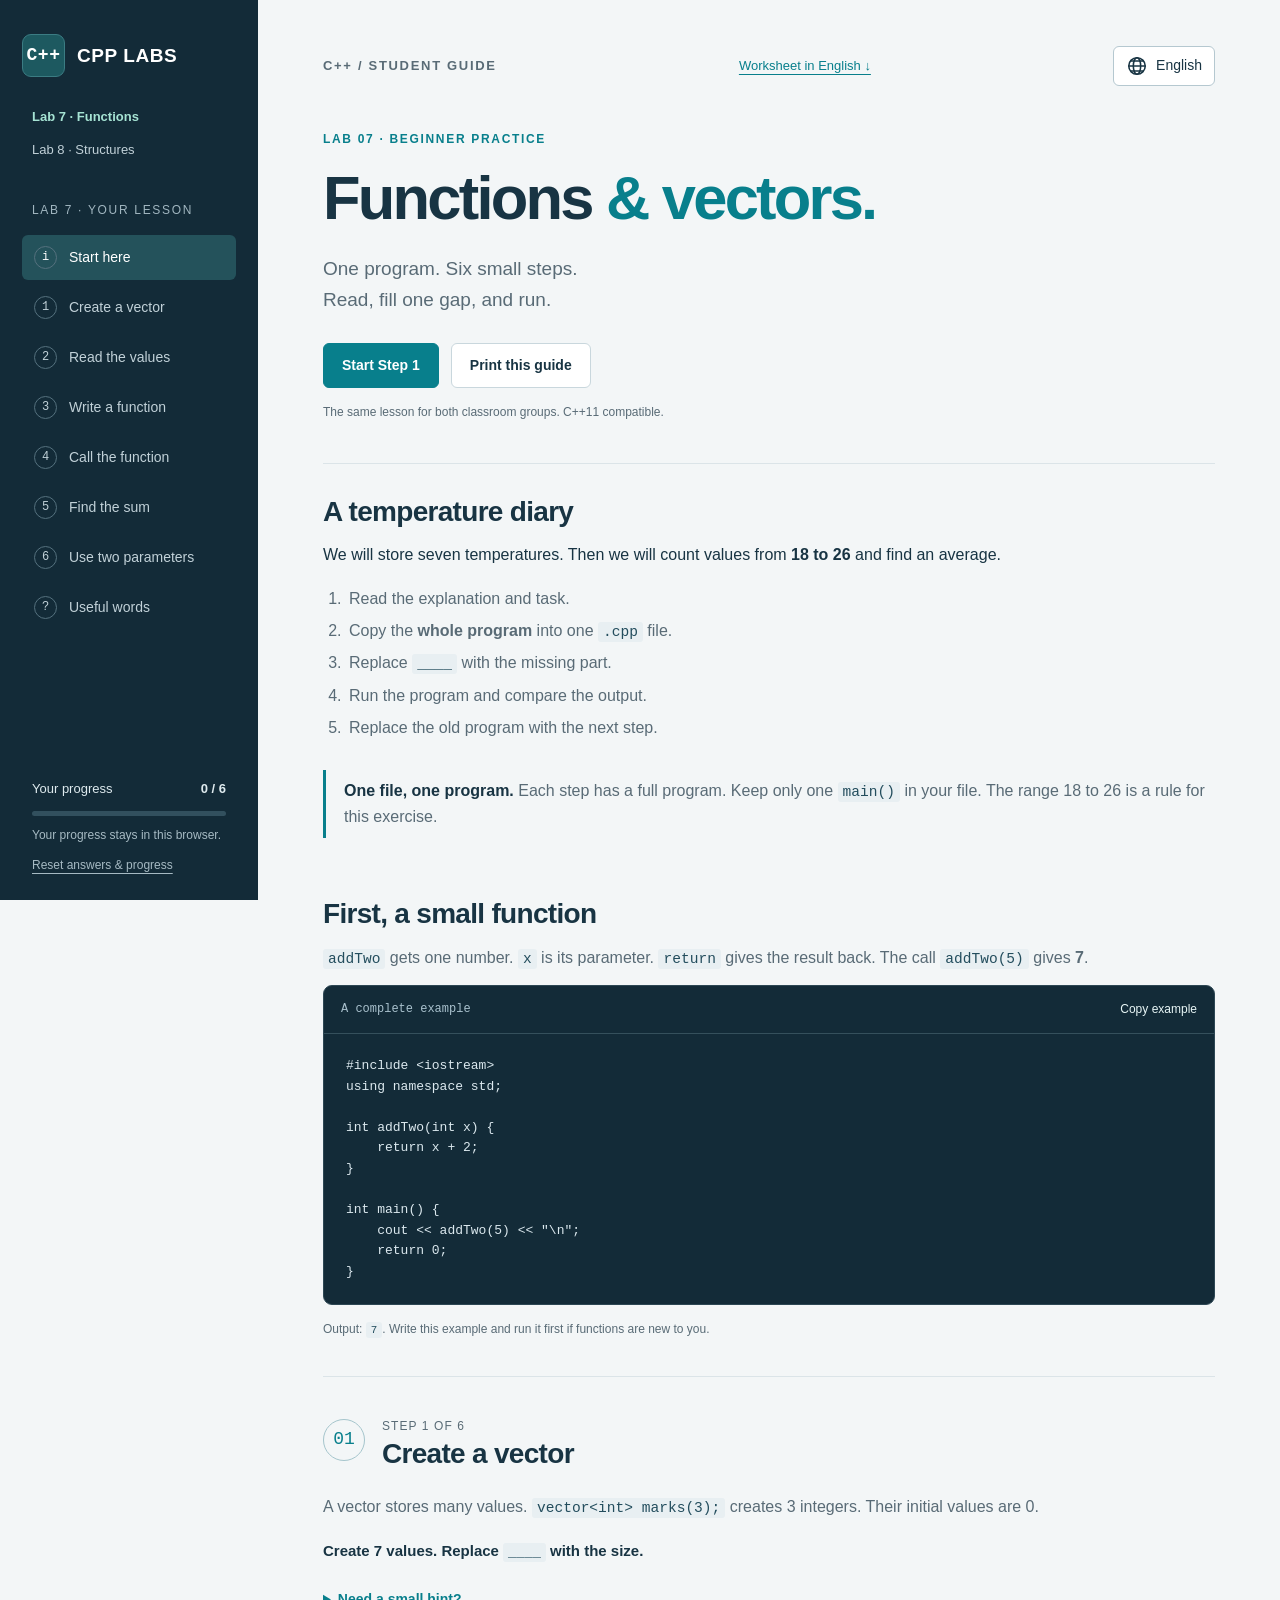
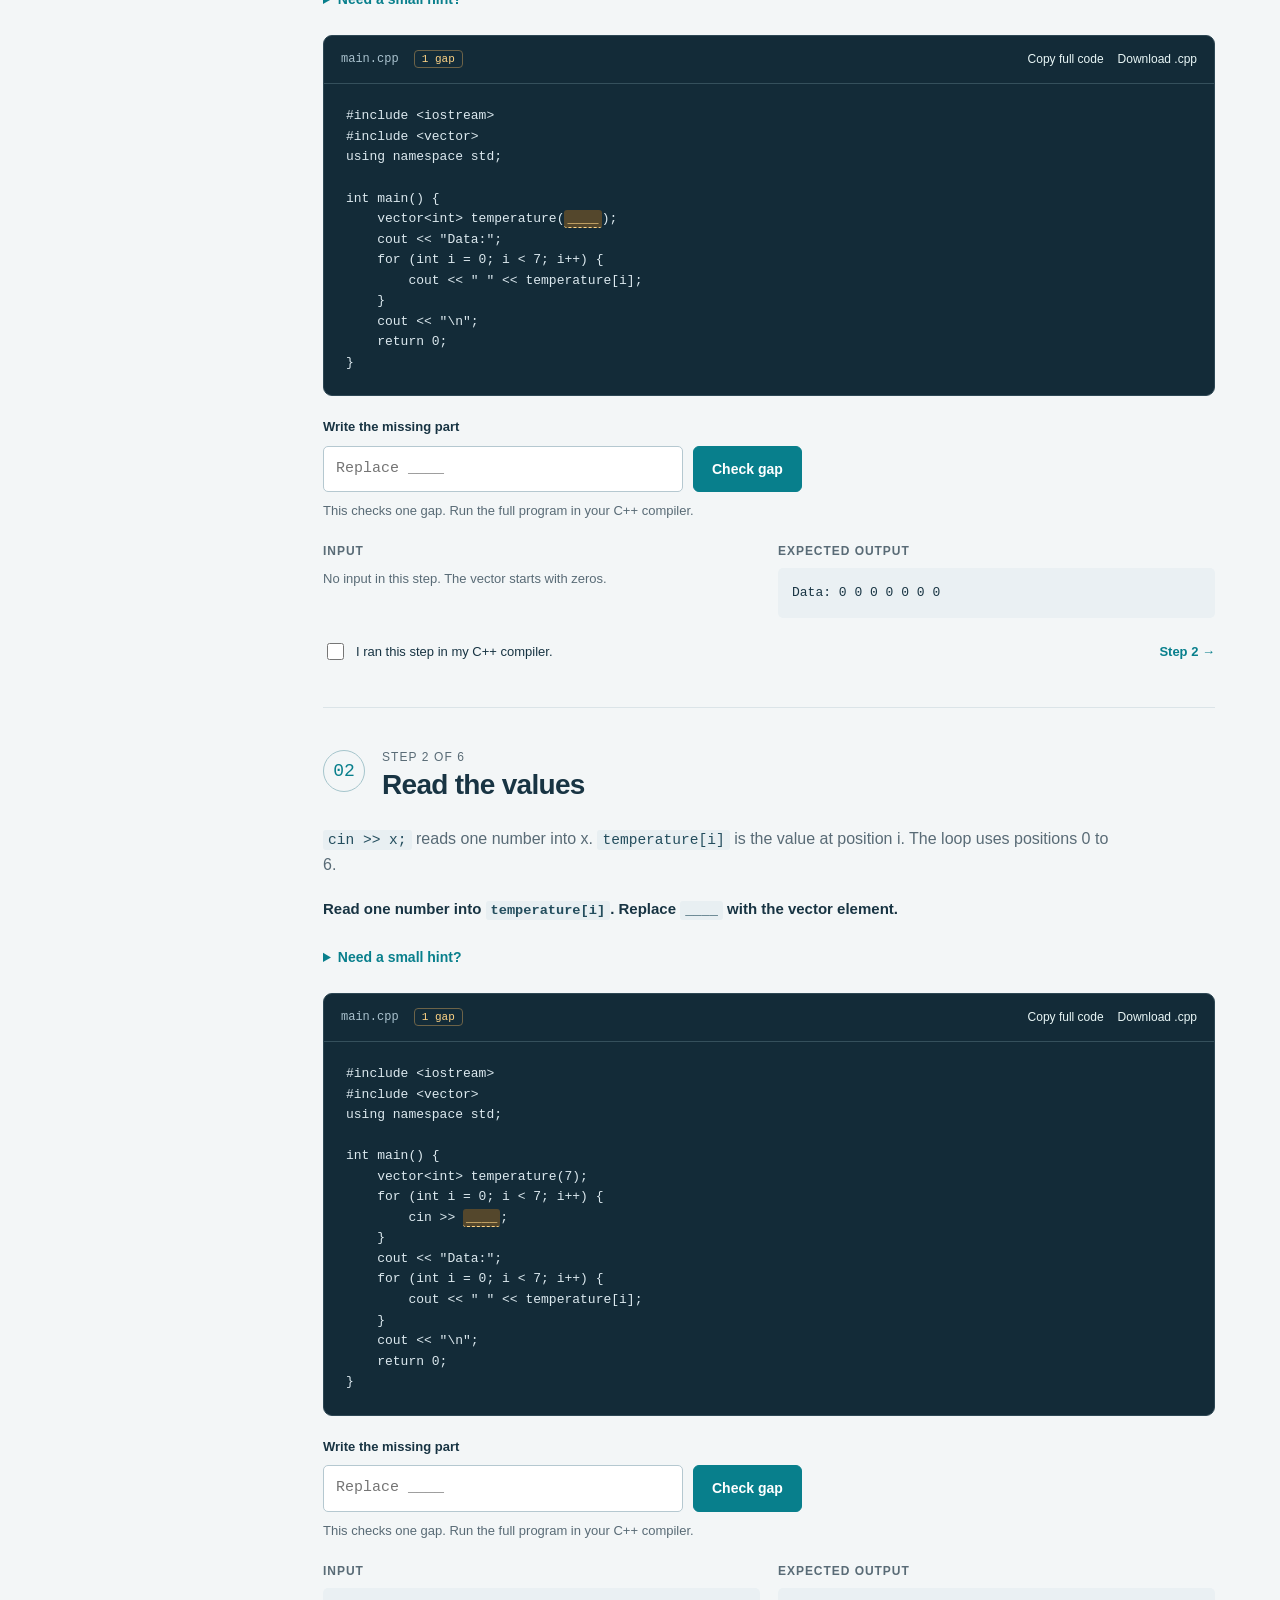
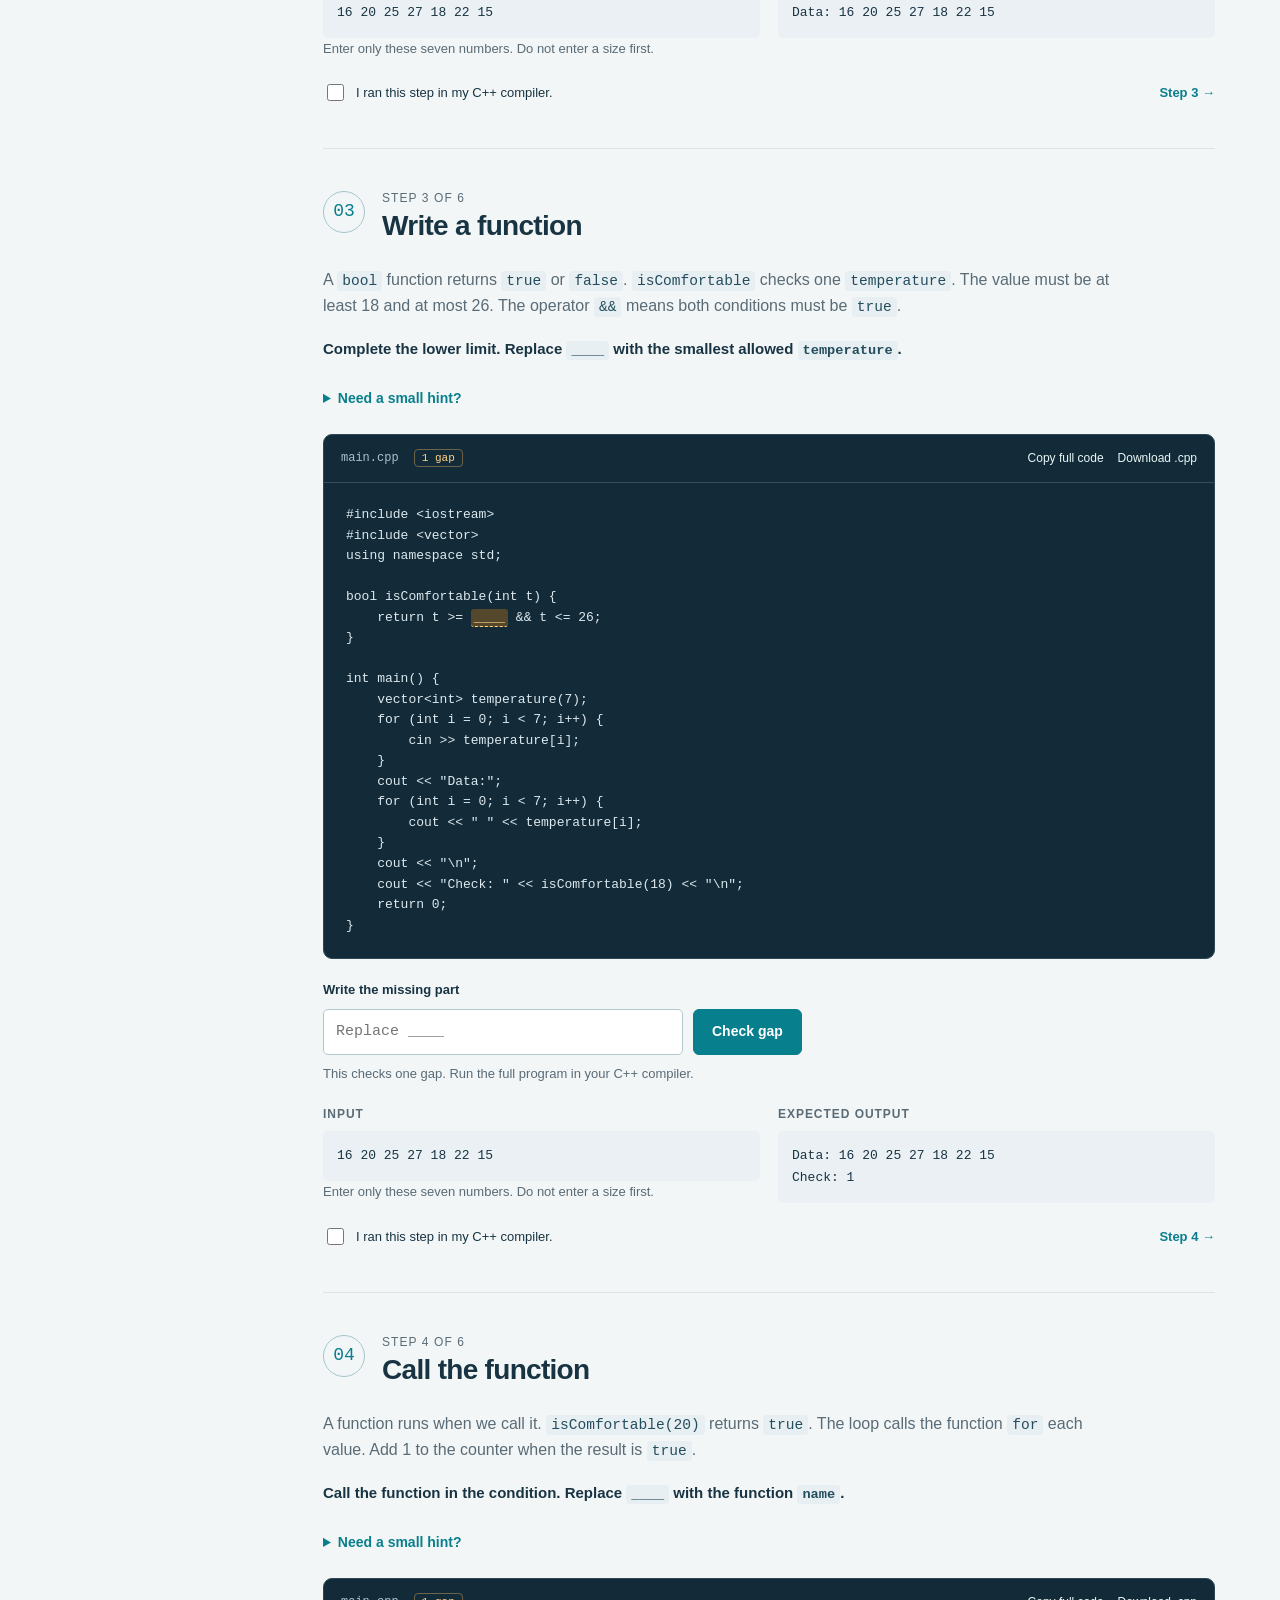
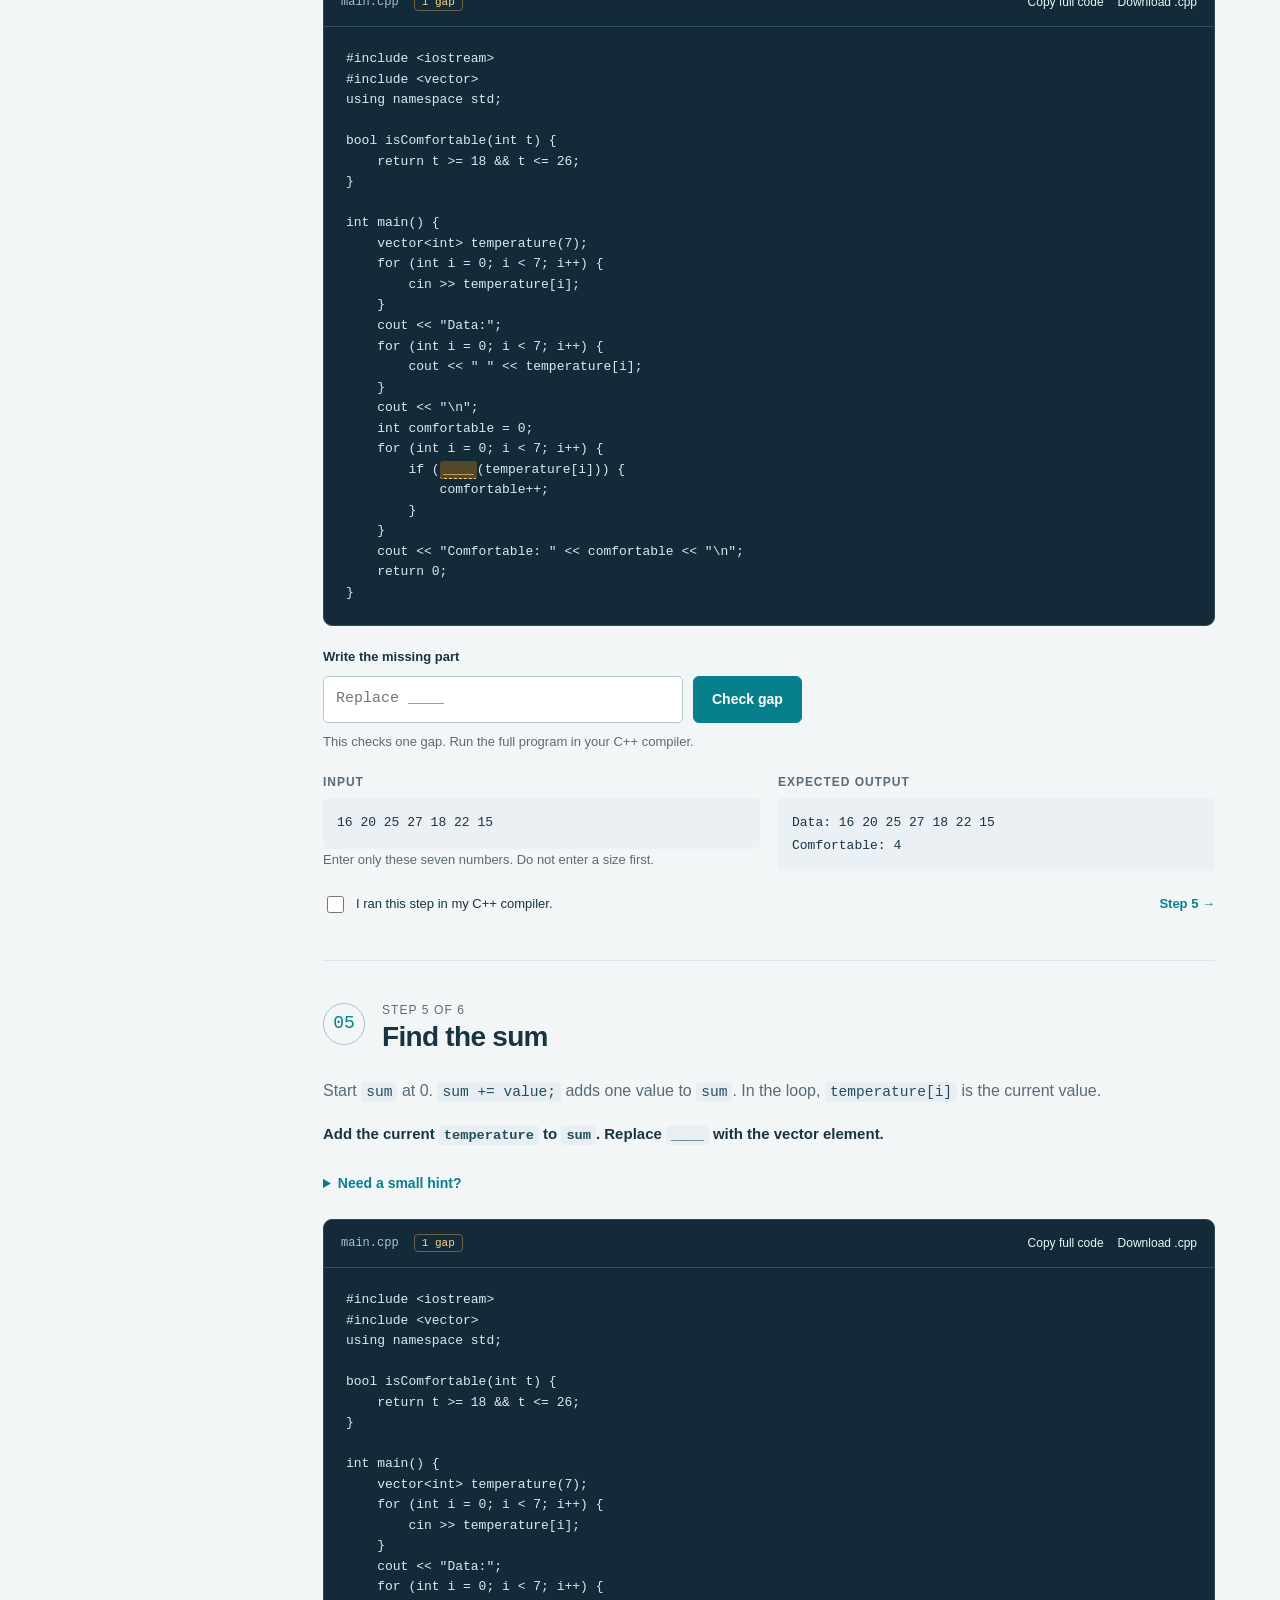
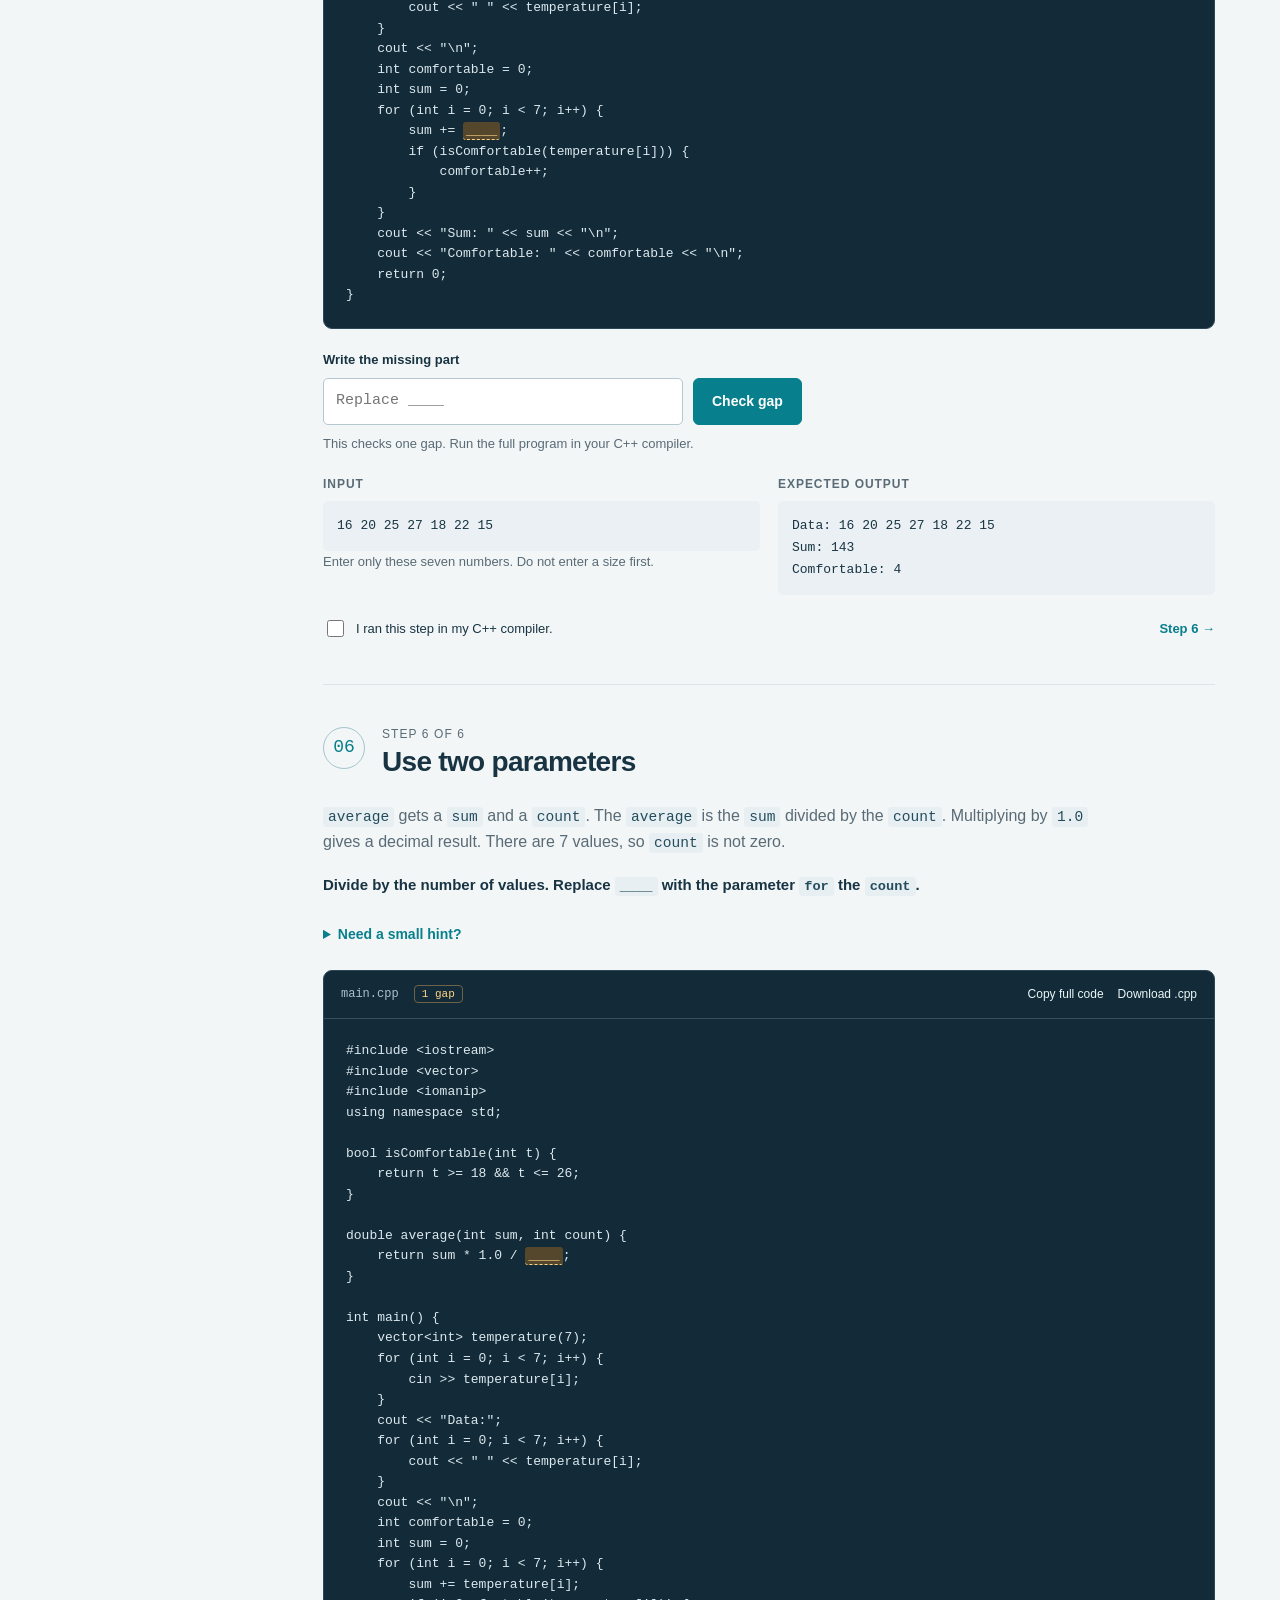
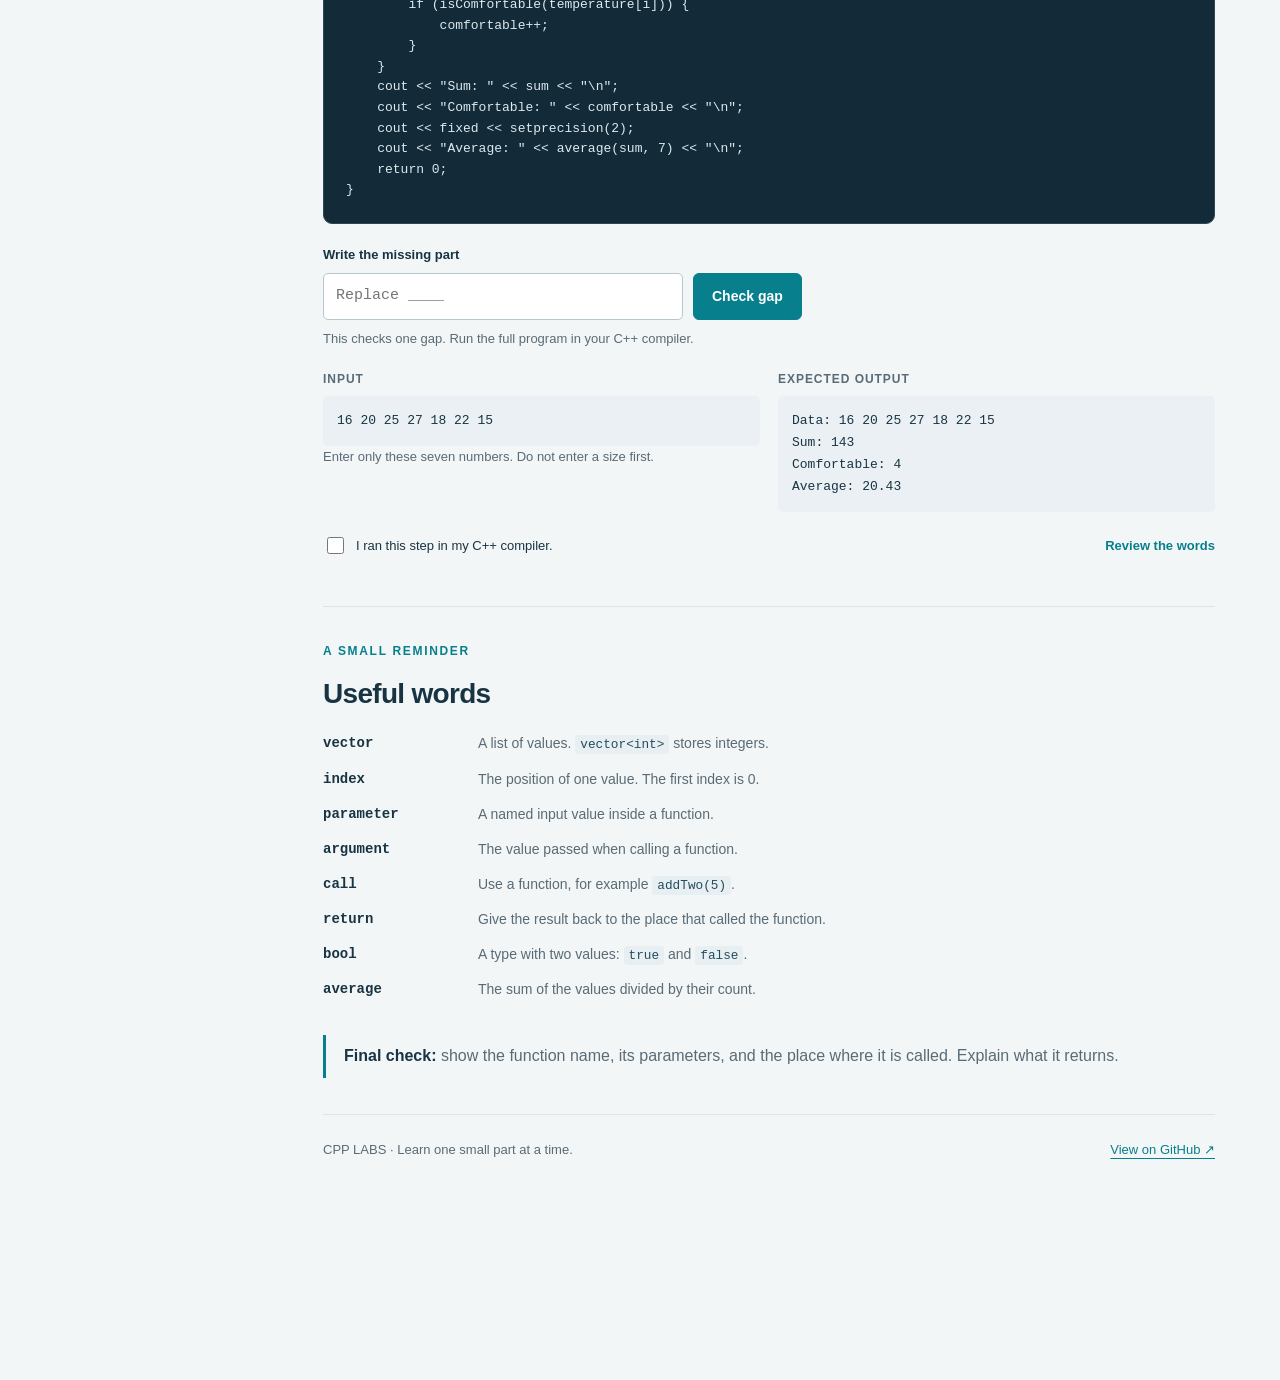
==== commit 4d25c9bc: "Add language chooser and remove slide downloads" ====
--- a/lab7.html
+++ b/lab7.html
@@ -3,22 +3,36 @@
 <meta name="description" content="Learn C++ functions and vectors in six small steps. Simple English, complete code, one gap at a time, hints, and expected output.">
 <meta name="theme-color" content="#132b38"><meta name="color-scheme" content="light">
 <meta http-equiv="Content-Security-Policy" content="default-src 'self'; script-src 'self'; style-src 'self'; img-src 'self' data:; object-src 'none'; base-uri 'self'; form-action 'none'">
-<title>C++ Labs — Functions and vectors</title><link rel="icon" href="assets/favicon.svg" type="image/svg+xml"><link rel="stylesheet" href="assets/site.css"><script src="assets/site.js" defer></script>
+<title data-i18n="lab7.page_title">C++ Labs — Functions and vectors</title><link rel="icon" href="assets/favicon.svg" type="image/svg+xml"><link rel="stylesheet" href="assets/site.css?v=20261118-lang"><script src="assets/i18n.js?v=20261118-lang" defer></script><script src="assets/site.js?v=20261118-lang" defer></script>
 </head><body data-lesson="lab7">
-<a class="skip-link" href="#main">Skip to lesson</a>
-<header class="mobile-bar"><a class="brand" href="#start"><span class="brand-mark">C++</span><span>CPP LABS</span></a><button id="menu-toggle" type="button" aria-expanded="false" aria-controls="lesson-menu">Lesson menu</button></header>
-<aside class="rail" id="lesson-menu" aria-label="Lesson navigation">
-  <a class="brand" href="#start"><span class="brand-mark">C++</span><span>CPP LABS</span></a>
-  <nav class="lesson-switch" aria-label="Choose a lab"><a href="lab7.html">Lab 7 · Functions</a><a href="lab8.html">Lab 8 · Structures</a></nav><p class="rail-caption">Lab 7 · Your lesson</p>
-  <nav class="lesson-nav" aria-label="Lesson steps"><a href="#start" aria-current="location"><span class="nav-number">i</span><span>Start here</span></a><a href="#step-1"><span class="nav-number">1</span><span>Create a vector</span></a><a href="#step-2"><span class="nav-number">2</span><span>Read the values</span></a><a href="#step-3"><span class="nav-number">3</span><span>Write a function</span></a><a href="#step-4"><span class="nav-number">4</span><span>Call the function</span></a><a href="#step-5"><span class="nav-number">5</span><span>Find the sum</span></a><a href="#step-6"><span class="nav-number">6</span><span>Use two parameters</span></a><a href="#words"><span class="nav-number">?</span><span>Useful words</span></a></nav>
-  <div class="rail-bottom"><div class="progress-label"><span>Your progress</span><strong id="progress-count">0 / 6</strong></div><div class="progress-track" role="progressbar" aria-label="Completed steps" aria-valuemin="0" aria-valuemax="6" aria-valuenow="0"><div class="progress-fill"></div></div><p>Your progress stays in this browser.</p><button class="text-button" type="button" data-reset>Reset answers &amp; progress</button></div>
+<a class="skip-link" href="#main" data-i18n="skip">Skip to lesson</a>
+<header class="mobile-bar"><a class="brand" href="#start" dir="ltr" translate="no"><span class="brand-mark">C++</span><span>CPP LABS</span></a><div class="mobile-actions"><div class="language-picker language-picker--mobile">
+    <button class="language-toggle" type="button" aria-expanded="false" aria-controls="language-options-mobile" aria-label="Choose language" data-i18n-aria="language_choose" title="Choose language">
+      <svg viewbox="0 0 24 24" width="22" height="22" fill="none" stroke="currentColor" stroke-width="1.7" aria-hidden="true" focusable="false"><circle cx="12" cy="12" r="9"></circle><ellipse cx="12" cy="12" rx="4" ry="9"></ellipse><path d="M3 12h18M5 6.5h14M5 17.5h14"></path></svg>
+      <span class="language-current" lang="en" dir="auto">English</span>
+    </button>
+    <div class="language-options" id="language-options-mobile" role="group" aria-label="Choose language" data-i18n-aria="language_choose" hidden>
+    <button class="language-option" type="button" data-language="en" lang="en" dir="auto" aria-pressed="true">English</button><button class="language-option" type="button" data-language="ru" lang="ru" dir="auto" aria-pressed="false">Русский</button><button class="language-option" type="button" data-language="fr" lang="fr" dir="auto" aria-pressed="false">Français</button><button class="language-option" type="button" data-language="ar" lang="ar" dir="auto" aria-pressed="false">العربية</button>
+    </div></div><button id="menu-toggle" type="button" aria-expanded="false" aria-controls="lesson-menu" data-i18n="menu_open">Lesson menu</button></div></header>
+<aside class="rail" id="lesson-menu" aria-label="Lesson navigation" data-i18n-aria="lesson_navigation">
+  <a class="brand" href="#start" dir="ltr" translate="no"><span class="brand-mark">C++</span><span>CPP LABS</span></a>
+  <nav class="lesson-switch" aria-label="Choose a lab" data-i18n-aria="choose_lab"><a href="lab7.html" data-i18n="lab7_link">Lab 7 · Functions</a><a href="lab8.html" data-i18n="lab8_link">Lab 8 · Structures</a></nav><p class="rail-caption" data-i18n="lab7.rail_caption">Lab 7 · Your lesson</p>
+  <nav class="lesson-nav" aria-label="Lesson steps" data-i18n-aria="lesson_navigation"><a href="#start" aria-current="location"><span class="nav-number">i</span><span data-i18n="start_here">Start here</span></a><a href="#step-1"><span class="nav-number">1</span><span data-i18n="lab7.step1.title">Create a vector</span></a><a href="#step-2"><span class="nav-number">2</span><span data-i18n="lab7.step2.title">Read the values</span></a><a href="#step-3"><span class="nav-number">3</span><span data-i18n="lab7.step3.title">Write a function</span></a><a href="#step-4"><span class="nav-number">4</span><span data-i18n="lab7.step4.title">Call the function</span></a><a href="#step-5"><span class="nav-number">5</span><span data-i18n="lab7.step5.title">Find the sum</span></a><a href="#step-6"><span class="nav-number">6</span><span data-i18n="lab7.step6.title">Use two parameters</span></a><a href="#words"><span class="nav-number">?</span><span data-i18n="words">Useful words</span></a></nav>
+  <div class="rail-bottom"><div class="progress-label"><span data-i18n="progress">Your progress</span><strong id="progress-count">0 / 6</strong></div><div class="progress-track" role="progressbar" aria-label="Completed steps" aria-valuemin="0" aria-valuemax="6" aria-valuenow="0" data-i18n-aria="completed_steps"><div class="progress-fill"></div></div><p data-i18n="browser_progress">Your progress stays in this browser.</p><button class="text-button" type="button" data-reset data-i18n="reset">Reset answers &amp; progress</button></div>
 </aside>
 <main class="page" id="main"><div class="content">
-  <div class="topline"><span>C++ / Student guide</span><a href="downloads/cpp-functions-vectors-student-guide.docx" download>Download worksheet &darr;</a></div>
+  <div class="topline"><span data-i18n="student_guide">C++ / Student guide</span><a href="downloads/cpp-functions-vectors-student-guide.docx" download data-i18n="download_worksheet">Download worksheet ↓</a><div class="language-picker language-picker--desktop">
+    <button class="language-toggle" type="button" aria-expanded="false" aria-controls="language-options-desktop" aria-label="Choose language" data-i18n-aria="language_choose" title="Choose language">
+      <svg viewbox="0 0 24 24" width="22" height="22" fill="none" stroke="currentColor" stroke-width="1.7" aria-hidden="true" focusable="false"><circle cx="12" cy="12" r="9"></circle><ellipse cx="12" cy="12" rx="4" ry="9"></ellipse><path d="M3 12h18M5 6.5h14M5 17.5h14"></path></svg>
+      <span class="language-current" lang="en" dir="auto">English</span>
+    </button>
+    <div class="language-options" id="language-options-desktop" role="group" aria-label="Choose language" data-i18n-aria="language_choose" hidden>
+    <button class="language-option" type="button" data-language="en" lang="en" dir="auto" aria-pressed="true">English</button><button class="language-option" type="button" data-language="ru" lang="ru" dir="auto" aria-pressed="false">Русский</button><button class="language-option" type="button" data-language="fr" lang="fr" dir="auto" aria-pressed="false">Français</button><button class="language-option" type="button" data-language="ar" lang="ar" dir="auto" aria-pressed="false">العربية</button>
+    </div></div></div>
   <div id="start">
-    <section class="hero" aria-labelledby="lesson-title"><p class="eyebrow">Lab 07 · Beginner practice</p><h1>Functions <span>&amp; vectors.</span></h1><p class="hero-intro">One program. Six small steps.<br>Read, fill one gap, and run.</p><div class="hero-actions"><a class="button" id="continue-link" href="#step-1">Start Step 1</a><button class="button secondary" type="button" data-print>Print this guide</button></div><p class="hero-note">The same lesson for both classroom groups. C++11 compatible.</p></section>
-    <section class="intro" aria-labelledby="how-title"><h2 id="how-title">A temperature diary</h2><p>We will store seven temperatures. Then we will count values from <strong>18 to 26</strong> and find an average.</p><ol class="how-list"><li>Read the short explanation.</li><li>Copy the <strong>whole program</strong> into one <code>.cpp</code> file.</li><li>Replace <code>____</code> with the missing part.</li><li>Run the program. Compare it with the expected output.</li><li>Go to the next step. Replace the old program with the new one.</li></ol><p class="rule"><strong>One file, one program.</strong> Each step has a full program. Keep only one <code>main()</code> in your file. The range 18 to 26 is a rule for this exercise.</p><noscript><p class="noscript">You can read all code and download the worksheet without JavaScript. To check gaps, copy with a button, or save progress, enable JavaScript.</p></noscript></section>
-    <section class="example" aria-labelledby="example-title"><h2 id="example-title">First, a small function</h2><p class="read"><code>addTwo</code> gets one number. <code>x</code> is its parameter. <code>return</code> gives the result back. The call <code>addTwo(5)</code> gives <strong>7</strong>.</p><div class="code-shell"><div class="code-bar"><span class="code-name">A complete example</span><div class="code-tools"><button type="button" data-copy-example>Copy example</button></div></div><pre tabindex="0"><code id="function-example">#include &lt;iostream&gt;
+    <section class="hero" aria-labelledby="lesson-title"><p class="eyebrow" data-i18n="lab7.eyebrow">Lab 07 · Beginner practice</p><h1 data-i18n-html="lab7.hero">Functions <span>&amp; vectors.</span></h1><p class="hero-intro" data-i18n-html="lab7.hero_intro">One program. Six small steps.<br>Read, fill one gap, and run.</p><div class="hero-actions"><a class="button" id="continue-link" href="#step-1" data-i18n="start_step1">Start Step 1</a><button class="button secondary" type="button" data-print data-i18n="print">Print this guide</button></div><p class="hero-note" data-i18n="compatibility">The same lesson for both classroom groups. C++11 compatible.</p></section>
+    <section class="intro" aria-labelledby="how-title"><h2 id="how-title" data-i18n="lab7.intro_title">A temperature diary</h2><p data-i18n-html="lab7.intro_text">We will store seven temperatures. Then we will count values from <strong>18 to 26</strong> and find an average.</p><ol class="how-list"><li data-i18n-html="how1">Read the short explanation.</li><li data-i18n-html="how2">Copy the <strong>whole program</strong> into one <code dir="ltr" translate="no">.cpp</code> file.</li><li data-i18n-html="how3">Replace <code dir="ltr" translate="no">____</code> with the missing part.</li><li data-i18n-html="how4">Run the program. Compare it with the expected output.</li><li data-i18n-html="how5">Go to the next step. Replace the old program with the new one.</li></ol><p class="rule" data-i18n-html="lab7.rule"><strong>One file, one program.</strong> Each step has a full program. Keep only one <code dir="ltr" translate="no">main()</code> in your file. The range 18 to 26 is a rule for this exercise.</p><noscript><p class="noscript" data-i18n="lab7.noscript">You can read all code and download the worksheet without JavaScript. To check gaps, copy with a button, or save progress, enable JavaScript.</p></noscript></section>
+    <section class="example" aria-labelledby="example-title"><h2 id="example-title" data-i18n="lab7.example_title">First, a small function</h2><p class="read" data-i18n-html="lab7.example_read"><code dir="ltr" translate="no">addTwo</code> gets one number. <code dir="ltr" translate="no">x</code> is its parameter. <code dir="ltr" translate="no">return</code> gives the result back. The call <code dir="ltr" translate="no">addTwo(5)</code> gives <strong>7</strong>.</p><div class="code-shell"><div class="code-bar"><span class="code-name" data-i18n="lab7.example_name">A complete example</span><div class="code-tools"><button type="button" data-copy-example data-i18n="copy_example">Copy example</button></div></div><pre tabindex="0" dir="ltr" translate="no"><code id="function-example" dir="ltr" translate="no">#include &lt;iostream&gt;
 using namespace std;
 
 int addTwo(int x) {
@@ -26,63 +40,63 @@
 }
 
 int main() {
-    cout &lt;&lt; addTwo(5) &lt;&lt; &quot;\n&quot;;
-    return 0;
-}
-</code></pre></div><p class="hero-note">Output: <code>7</code>. Write this example and run it first if functions are new to you.</p></section>
+    cout &lt;&lt; addTwo(5) &lt;&lt; "\n";
+    return 0;
+}
+</code></pre></div><p class="hero-note" data-i18n-html="lab7.example_note">Output: <code dir="ltr" translate="no">7</code>. Write this example and run it first if functions are new to you.</p></section>
   </div>
 
 <section class="step" id="step-1" data-step="1" data-answer="7" aria-labelledby="title-1">
-  <header class="step-header"><span class="step-number" aria-hidden="true">01</span><div><p class="step-label">Step 1 of 6</p><h2 id="title-1">Create a vector</h2></div></header>
-  <p class="read">A vector stores many values. vector&lt;int&gt; marks(3); creates 3 integers. Their first value is 0.</p>
-  <p class="task">Create 7 values. Replace ____ with the size.</p>
-  <details class="hint"><summary>Need a small hint?</summary><p>use the number of days in one week.</p></details>
-  <div class="code-shell">
-    <div class="code-bar"><span class="code-name">main.cpp <span class="gap-count">1 gap</span></span><div class="code-tools"><button type="button" data-copy aria-label="Copy full code for step 1">Copy full code</button><button type="button" data-download aria-label="Download C++ code for step 1">Download .cpp</button></div></div>
-    <pre tabindex="0" aria-label="Full C++ program for step 1"><code data-source="#include &lt;iostream&gt;
+  <header class="step-header"><span class="step-number" aria-hidden="true">01</span><div><p class="step-label" data-i18n="step_label" data-i18n-step="1">Step 1 of 6</p><h2 id="title-1" data-i18n="lab7.step1.title">Create a vector</h2></div></header>
+  <p class="read" data-i18n-html="lab7.step1.read">A vector stores many values. vector&lt;int&gt; marks(3); creates 3 integers. Their first value is 0.</p>
+  <p class="task" data-i18n-html="lab7.step1.task">Create 7 values. Replace ____ with the size.</p>
+  <details class="hint"><summary data-i18n="hint">Need a small hint?</summary><p data-i18n-html="lab7.step1.hint">use the number of days in one week.</p></details>
+  <div class="code-shell">
+    <div class="code-bar"><span class="code-name">main.cpp <span class="gap-count" data-i18n="one_gap">1 gap</span></span><div class="code-tools"><button type="button" data-copy aria-label="Copy full code for step 1" data-i18n="copy" data-i18n-aria="copy_aria" data-i18n-step="1">Copy full code</button><button type="button" data-download aria-label="Download C++ code for step 1" data-i18n="download" data-i18n-aria="download_aria" data-i18n-step="1">Download .cpp</button></div></div>
+    <pre tabindex="0" aria-label="Full C++ program for step 1" data-i18n-aria="code_aria" data-i18n-step="1" dir="ltr" translate="no"><code data-source='#include &lt;iostream&gt;
 #include &lt;vector&gt;
 using namespace std;
 
 int main() {
     vector&lt;int&gt; temperature(____);
-    cout &lt;&lt; &quot;Data:&quot;;
-    for (int i = 0; i &lt; 7; i++) {
-        cout &lt;&lt; &quot; &quot; &lt;&lt; temperature[i];
-    }
-    cout &lt;&lt; &quot;\n&quot;;
-    return 0;
-}
-">#include &lt;iostream&gt;
+    cout &lt;&lt; "Data:";
+    for (int i = 0; i &lt; 7; i++) {
+        cout &lt;&lt; " " &lt;&lt; temperature[i];
+    }
+    cout &lt;&lt; "\n";
+    return 0;
+}
+' dir="ltr" translate="no">#include &lt;iostream&gt;
 #include &lt;vector&gt;
 using namespace std;
 
 int main() {
     vector&lt;int&gt; temperature(<mark class="code-gap">____</mark>);
-    cout &lt;&lt; &quot;Data:&quot;;
-    for (int i = 0; i &lt; 7; i++) {
-        cout &lt;&lt; &quot; &quot; &lt;&lt; temperature[i];
-    }
-    cout &lt;&lt; &quot;\n&quot;;
-    return 0;
-}
-</code></pre>
-  </div>
-  <form class="answer-form" aria-label="Check the missing part in step 1">
-    <label class="answer-label" for="answer-1">Write the missing part</label>
-    <div class="answer-controls"><input class="answer-input" id="answer-1" type="text" placeholder="Replace ____" maxlength="120" autocomplete="off" autocapitalize="off" spellcheck="false" aria-describedby="feedback-1"><button type="submit" class="button">Check gap</button></div>
-    <p class="feedback" id="feedback-1" aria-live="polite">This checks one gap. Run the full program in your C++ compiler.</p>
-  </form>
-  <div class="checks"><div class="check-block"><h3>Input</h3><p>No input in this step. The vector starts with zeros.</p></div><div class="check-block"><h3>Expected output</h3><pre>Data: 0 0 0 0 0 0 0</pre></div></div>
-  <div class="finish-row"><label class="done-label"><input type="checkbox" class="done-check">I ran this step in my C++ compiler.</label><a class="next-step" href="#step-2">Step 2 &rarr;</a></div>
+    cout &lt;&lt; "Data:";
+    for (int i = 0; i &lt; 7; i++) {
+        cout &lt;&lt; " " &lt;&lt; temperature[i];
+    }
+    cout &lt;&lt; "\n";
+    return 0;
+}
+</code></pre>
+  </div>
+  <form class="answer-form" aria-label="Check the missing part in step 1" data-i18n-aria="form_aria" data-i18n-step="1">
+    <label class="answer-label" for="answer-1" data-i18n="write_missing">Write the missing part</label>
+    <div class="answer-controls"><input class="answer-input" id="answer-1" type="text" placeholder="Replace ____" maxlength="120" autocomplete="off" autocapitalize="off" spellcheck="false" aria-describedby="feedback-1" data-i18n-placeholder="gap_placeholder" dir="ltr" translate="no"><button type="submit" class="button" data-i18n="check_gap">Check gap</button></div>
+    <p class="feedback" id="feedback-1" aria-live="polite" data-message="feedback_hint">This checks one gap. Run the full program in your C++ compiler.</p>
+  </form>
+  <div class="checks"><div class="check-block"><h3 data-i18n="input">Input</h3><p data-i18n="lab7.input_1">No input in this step. The vector starts with zeros.</p></div><div class="check-block"><h3 data-i18n="expected_output">Expected output</h3><pre dir="ltr" translate="no">Data: 0 0 0 0 0 0 0</pre></div></div>
+  <div class="finish-row"><label class="done-label"><input type="checkbox" class="done-check"><span data-i18n="ran">I ran this step in my C++ compiler.</span></label><a class="next-step" href="#step-2" data-i18n="next_step" data-i18n-step="2">Step 2 →</a></div>
 </section>
 <section class="step" id="step-2" data-step="2" data-answer="temperature[i]" aria-labelledby="title-2">
-  <header class="step-header"><span class="step-number" aria-hidden="true">02</span><div><p class="step-label">Step 2 of 6</p><h2 id="title-2">Read the values</h2></div></header>
-  <p class="read">cin &gt;&gt; x; reads one number into x. temperature[i] is the value at position i. The loop uses positions 0 to 6.</p>
-  <p class="task">Read one number into temperature[i]. Replace ____ with the vector element.</p>
-  <details class="hint"><summary>Need a small hint?</summary><p>use the vector name and [i].</p></details>
-  <div class="code-shell">
-    <div class="code-bar"><span class="code-name">main.cpp <span class="gap-count">1 gap</span></span><div class="code-tools"><button type="button" data-copy aria-label="Copy full code for step 2">Copy full code</button><button type="button" data-download aria-label="Download C++ code for step 2">Download .cpp</button></div></div>
-    <pre tabindex="0" aria-label="Full C++ program for step 2"><code data-source="#include &lt;iostream&gt;
+  <header class="step-header"><span class="step-number" aria-hidden="true">02</span><div><p class="step-label" data-i18n="step_label" data-i18n-step="2">Step 2 of 6</p><h2 id="title-2" data-i18n="lab7.step2.title">Read the values</h2></div></header>
+  <p class="read" data-i18n-html="lab7.step2.read">cin &gt;&gt; x; reads one number into x. temperature[i] is the value at position i. The loop uses positions 0 to 6.</p>
+  <p class="task" data-i18n-html="lab7.step2.task">Read one number into temperature[i]. Replace ____ with the vector element.</p>
+  <details class="hint"><summary data-i18n="hint">Need a small hint?</summary><p data-i18n-html="lab7.step2.hint">use the vector name and [i].</p></details>
+  <div class="code-shell">
+    <div class="code-bar"><span class="code-name">main.cpp <span class="gap-count" data-i18n="one_gap">1 gap</span></span><div class="code-tools"><button type="button" data-copy aria-label="Copy full code for step 2" data-i18n="copy" data-i18n-aria="copy_aria" data-i18n-step="2">Copy full code</button><button type="button" data-download aria-label="Download C++ code for step 2" data-i18n="download" data-i18n-aria="download_aria" data-i18n-step="2">Download .cpp</button></div></div>
+    <pre tabindex="0" aria-label="Full C++ program for step 2" data-i18n-aria="code_aria" data-i18n-step="2" dir="ltr" translate="no"><code data-source='#include &lt;iostream&gt;
 #include &lt;vector&gt;
 using namespace std;
 
@@ -91,14 +105,14 @@
     for (int i = 0; i &lt; 7; i++) {
         cin &gt;&gt; ____;
     }
-    cout &lt;&lt; &quot;Data:&quot;;
-    for (int i = 0; i &lt; 7; i++) {
-        cout &lt;&lt; &quot; &quot; &lt;&lt; temperature[i];
-    }
-    cout &lt;&lt; &quot;\n&quot;;
-    return 0;
-}
-">#include &lt;iostream&gt;
+    cout &lt;&lt; "Data:";
+    for (int i = 0; i &lt; 7; i++) {
+        cout &lt;&lt; " " &lt;&lt; temperature[i];
+    }
+    cout &lt;&lt; "\n";
+    return 0;
+}
+' dir="ltr" translate="no">#include &lt;iostream&gt;
 #include &lt;vector&gt;
 using namespace std;
 
@@ -107,31 +121,31 @@
     for (int i = 0; i &lt; 7; i++) {
         cin &gt;&gt; <mark class="code-gap">____</mark>;
     }
-    cout &lt;&lt; &quot;Data:&quot;;
-    for (int i = 0; i &lt; 7; i++) {
-        cout &lt;&lt; &quot; &quot; &lt;&lt; temperature[i];
-    }
-    cout &lt;&lt; &quot;\n&quot;;
-    return 0;
-}
-</code></pre>
-  </div>
-  <form class="answer-form" aria-label="Check the missing part in step 2">
-    <label class="answer-label" for="answer-2">Write the missing part</label>
-    <div class="answer-controls"><input class="answer-input" id="answer-2" type="text" placeholder="Replace ____" maxlength="120" autocomplete="off" autocapitalize="off" spellcheck="false" aria-describedby="feedback-2"><button type="submit" class="button">Check gap</button></div>
-    <p class="feedback" id="feedback-2" aria-live="polite">This checks one gap. Run the full program in your C++ compiler.</p>
-  </form>
-  <div class="checks"><div class="check-block"><h3>Input</h3><pre>16 20 25 27 18 22 15</pre><p>Enter only these seven numbers. Do not enter a size first.</p></div><div class="check-block"><h3>Expected output</h3><pre>Data: 16 20 25 27 18 22 15</pre></div></div>
-  <div class="finish-row"><label class="done-label"><input type="checkbox" class="done-check">I ran this step in my C++ compiler.</label><a class="next-step" href="#step-3">Step 3 &rarr;</a></div>
+    cout &lt;&lt; "Data:";
+    for (int i = 0; i &lt; 7; i++) {
+        cout &lt;&lt; " " &lt;&lt; temperature[i];
+    }
+    cout &lt;&lt; "\n";
+    return 0;
+}
+</code></pre>
+  </div>
+  <form class="answer-form" aria-label="Check the missing part in step 2" data-i18n-aria="form_aria" data-i18n-step="2">
+    <label class="answer-label" for="answer-2" data-i18n="write_missing">Write the missing part</label>
+    <div class="answer-controls"><input class="answer-input" id="answer-2" type="text" placeholder="Replace ____" maxlength="120" autocomplete="off" autocapitalize="off" spellcheck="false" aria-describedby="feedback-2" data-i18n-placeholder="gap_placeholder" dir="ltr" translate="no"><button type="submit" class="button" data-i18n="check_gap">Check gap</button></div>
+    <p class="feedback" id="feedback-2" aria-live="polite" data-message="feedback_hint">This checks one gap. Run the full program in your C++ compiler.</p>
+  </form>
+  <div class="checks"><div class="check-block"><h3 data-i18n="input">Input</h3><pre dir="ltr" translate="no">16 20 25 27 18 22 15</pre><p data-i18n="lab7.input_many">Enter only these seven numbers. Do not enter a size first.</p></div><div class="check-block"><h3 data-i18n="expected_output">Expected output</h3><pre dir="ltr" translate="no">Data: 16 20 25 27 18 22 15</pre></div></div>
+  <div class="finish-row"><label class="done-label"><input type="checkbox" class="done-check"><span data-i18n="ran">I ran this step in my C++ compiler.</span></label><a class="next-step" href="#step-3" data-i18n="next_step" data-i18n-step="3">Step 3 →</a></div>
 </section>
 <section class="step" id="step-3" data-step="3" data-answer="18" aria-labelledby="title-3">
-  <header class="step-header"><span class="step-number" aria-hidden="true">03</span><div><p class="step-label">Step 3 of 6</p><h2 id="title-3">Write a function</h2></div></header>
-  <p class="read">A bool function returns true or false. &amp;&amp; means AND. The two tests must both be true. In cout, true is printed as 1 and false as 0.</p>
-  <p class="task">The lower limit is 18. The upper limit is 26. Replace ____ with the lower limit.</p>
-  <details class="hint"><summary>Need a small hint?</summary><p>the first test is t &gt;= the lower limit.</p></details>
-  <div class="code-shell">
-    <div class="code-bar"><span class="code-name">main.cpp <span class="gap-count">1 gap</span></span><div class="code-tools"><button type="button" data-copy aria-label="Copy full code for step 3">Copy full code</button><button type="button" data-download aria-label="Download C++ code for step 3">Download .cpp</button></div></div>
-    <pre tabindex="0" aria-label="Full C++ program for step 3"><code data-source="#include &lt;iostream&gt;
+  <header class="step-header"><span class="step-number" aria-hidden="true">03</span><div><p class="step-label" data-i18n="step_label" data-i18n-step="3">Step 3 of 6</p><h2 id="title-3" data-i18n="lab7.step3.title">Write a function</h2></div></header>
+  <p class="read" data-i18n-html="lab7.step3.read">A bool function returns true or false. &amp;&amp; means AND. The two tests must both be true. In cout, true is printed as 1 and false as 0.</p>
+  <p class="task" data-i18n-html="lab7.step3.task">The lower limit is 18. The upper limit is 26. Replace ____ with the lower limit.</p>
+  <details class="hint"><summary data-i18n="hint">Need a small hint?</summary><p data-i18n-html="lab7.step3.hint">the first test is t &gt;= the lower limit.</p></details>
+  <div class="code-shell">
+    <div class="code-bar"><span class="code-name">main.cpp <span class="gap-count" data-i18n="one_gap">1 gap</span></span><div class="code-tools"><button type="button" data-copy aria-label="Copy full code for step 3" data-i18n="copy" data-i18n-aria="copy_aria" data-i18n-step="3">Copy full code</button><button type="button" data-download aria-label="Download C++ code for step 3" data-i18n="download" data-i18n-aria="download_aria" data-i18n-step="3">Download .cpp</button></div></div>
+    <pre tabindex="0" aria-label="Full C++ program for step 3" data-i18n-aria="code_aria" data-i18n-step="3" dir="ltr" translate="no"><code data-source='#include &lt;iostream&gt;
 #include &lt;vector&gt;
 using namespace std;
 
@@ -144,15 +158,15 @@
     for (int i = 0; i &lt; 7; i++) {
         cin &gt;&gt; temperature[i];
     }
-    cout &lt;&lt; &quot;Data:&quot;;
-    for (int i = 0; i &lt; 7; i++) {
-        cout &lt;&lt; &quot; &quot; &lt;&lt; temperature[i];
-    }
-    cout &lt;&lt; &quot;\n&quot;;
-    cout &lt;&lt; &quot;Check: &quot; &lt;&lt; isComfortable(18) &lt;&lt; &quot;\n&quot;;
-    return 0;
-}
-">#include &lt;iostream&gt;
+    cout &lt;&lt; "Data:";
+    for (int i = 0; i &lt; 7; i++) {
+        cout &lt;&lt; " " &lt;&lt; temperature[i];
+    }
+    cout &lt;&lt; "\n";
+    cout &lt;&lt; "Check: " &lt;&lt; isComfortable(18) &lt;&lt; "\n";
+    return 0;
+}
+' dir="ltr" translate="no">#include &lt;iostream&gt;
 #include &lt;vector&gt;
 using namespace std;
 
@@ -165,122 +179,122 @@
     for (int i = 0; i &lt; 7; i++) {
         cin &gt;&gt; temperature[i];
     }
-    cout &lt;&lt; &quot;Data:&quot;;
-    for (int i = 0; i &lt; 7; i++) {
-        cout &lt;&lt; &quot; &quot; &lt;&lt; temperature[i];
-    }
-    cout &lt;&lt; &quot;\n&quot;;
-    cout &lt;&lt; &quot;Check: &quot; &lt;&lt; isComfortable(18) &lt;&lt; &quot;\n&quot;;
-    return 0;
-}
-</code></pre>
-  </div>
-  <form class="answer-form" aria-label="Check the missing part in step 3">
-    <label class="answer-label" for="answer-3">Write the missing part</label>
-    <div class="answer-controls"><input class="answer-input" id="answer-3" type="text" placeholder="Replace ____" maxlength="120" autocomplete="off" autocapitalize="off" spellcheck="false" aria-describedby="feedback-3"><button type="submit" class="button">Check gap</button></div>
-    <p class="feedback" id="feedback-3" aria-live="polite">This checks one gap. Run the full program in your C++ compiler.</p>
-  </form>
-  <div class="checks"><div class="check-block"><h3>Input</h3><pre>16 20 25 27 18 22 15</pre><p>Enter only these seven numbers. Do not enter a size first.</p></div><div class="check-block"><h3>Expected output</h3><pre>Data: 16 20 25 27 18 22 15
+    cout &lt;&lt; "Data:";
+    for (int i = 0; i &lt; 7; i++) {
+        cout &lt;&lt; " " &lt;&lt; temperature[i];
+    }
+    cout &lt;&lt; "\n";
+    cout &lt;&lt; "Check: " &lt;&lt; isComfortable(18) &lt;&lt; "\n";
+    return 0;
+}
+</code></pre>
+  </div>
+  <form class="answer-form" aria-label="Check the missing part in step 3" data-i18n-aria="form_aria" data-i18n-step="3">
+    <label class="answer-label" for="answer-3" data-i18n="write_missing">Write the missing part</label>
+    <div class="answer-controls"><input class="answer-input" id="answer-3" type="text" placeholder="Replace ____" maxlength="120" autocomplete="off" autocapitalize="off" spellcheck="false" aria-describedby="feedback-3" data-i18n-placeholder="gap_placeholder" dir="ltr" translate="no"><button type="submit" class="button" data-i18n="check_gap">Check gap</button></div>
+    <p class="feedback" id="feedback-3" aria-live="polite" data-message="feedback_hint">This checks one gap. Run the full program in your C++ compiler.</p>
+  </form>
+  <div class="checks"><div class="check-block"><h3 data-i18n="input">Input</h3><pre dir="ltr" translate="no">16 20 25 27 18 22 15</pre><p data-i18n="lab7.input_many">Enter only these seven numbers. Do not enter a size first.</p></div><div class="check-block"><h3 data-i18n="expected_output">Expected output</h3><pre dir="ltr" translate="no">Data: 16 20 25 27 18 22 15
 Check: 1</pre></div></div>
-  <div class="finish-row"><label class="done-label"><input type="checkbox" class="done-check">I ran this step in my C++ compiler.</label><a class="next-step" href="#step-4">Step 4 &rarr;</a></div>
+  <div class="finish-row"><label class="done-label"><input type="checkbox" class="done-check"><span data-i18n="ran">I ran this step in my C++ compiler.</span></label><a class="next-step" href="#step-4" data-i18n="next_step" data-i18n-step="4">Step 4 →</a></div>
 </section>
 <section class="step" id="step-4" data-step="4" data-answer="isComfortable" aria-labelledby="title-4">
-  <header class="step-header"><span class="step-number" aria-hidden="true">04</span><div><p class="step-label">Step 4 of 6</p><h2 id="title-4">Call the function</h2></div></header>
-  <p class="read">isComfortable(t) tests one temperature. In a loop, isComfortable(temperature[i]) tests the current value. if runs its body when the answer is true.</p>
-  <p class="task">Call the function inside if. Replace ____ with its name.</p>
-  <details class="hint"><summary>Need a small hint?</summary><p>the function is defined above main.</p></details>
-  <div class="code-shell">
-    <div class="code-bar"><span class="code-name">main.cpp <span class="gap-count">1 gap</span></span><div class="code-tools"><button type="button" data-copy aria-label="Copy full code for step 4">Copy full code</button><button type="button" data-download aria-label="Download C++ code for step 4">Download .cpp</button></div></div>
-    <pre tabindex="0" aria-label="Full C++ program for step 4"><code data-source="#include &lt;iostream&gt;
-#include &lt;vector&gt;
-using namespace std;
-
-bool isComfortable(int t) {
-    return t &gt;= 18 &amp;&amp; t &lt;= 26;
-}
-
-int main() {
-    vector&lt;int&gt; temperature(7);
-    for (int i = 0; i &lt; 7; i++) {
-        cin &gt;&gt; temperature[i];
-    }
-    cout &lt;&lt; &quot;Data:&quot;;
-    for (int i = 0; i &lt; 7; i++) {
-        cout &lt;&lt; &quot; &quot; &lt;&lt; temperature[i];
-    }
-    cout &lt;&lt; &quot;\n&quot;;
+  <header class="step-header"><span class="step-number" aria-hidden="true">04</span><div><p class="step-label" data-i18n="step_label" data-i18n-step="4">Step 4 of 6</p><h2 id="title-4" data-i18n="lab7.step4.title">Call the function</h2></div></header>
+  <p class="read" data-i18n-html="lab7.step4.read">isComfortable(t) tests one temperature. In a loop, isComfortable(temperature[i]) tests the current value. if runs its body when the answer is true.</p>
+  <p class="task" data-i18n-html="lab7.step4.task">Call the function inside if. Replace ____ with its name.</p>
+  <details class="hint"><summary data-i18n="hint">Need a small hint?</summary><p data-i18n-html="lab7.step4.hint">the function is defined above main.</p></details>
+  <div class="code-shell">
+    <div class="code-bar"><span class="code-name">main.cpp <span class="gap-count" data-i18n="one_gap">1 gap</span></span><div class="code-tools"><button type="button" data-copy aria-label="Copy full code for step 4" data-i18n="copy" data-i18n-aria="copy_aria" data-i18n-step="4">Copy full code</button><button type="button" data-download aria-label="Download C++ code for step 4" data-i18n="download" data-i18n-aria="download_aria" data-i18n-step="4">Download .cpp</button></div></div>
+    <pre tabindex="0" aria-label="Full C++ program for step 4" data-i18n-aria="code_aria" data-i18n-step="4" dir="ltr" translate="no"><code data-source='#include &lt;iostream&gt;
+#include &lt;vector&gt;
+using namespace std;
+
+bool isComfortable(int t) {
+    return t &gt;= 18 &amp;&amp; t &lt;= 26;
+}
+
+int main() {
+    vector&lt;int&gt; temperature(7);
+    for (int i = 0; i &lt; 7; i++) {
+        cin &gt;&gt; temperature[i];
+    }
+    cout &lt;&lt; "Data:";
+    for (int i = 0; i &lt; 7; i++) {
+        cout &lt;&lt; " " &lt;&lt; temperature[i];
+    }
+    cout &lt;&lt; "\n";
     int comfortable = 0;
     for (int i = 0; i &lt; 7; i++) {
         if (____(temperature[i])) {
             comfortable++;
         }
     }
-    cout &lt;&lt; &quot;Comfortable: &quot; &lt;&lt; comfortable &lt;&lt; &quot;\n&quot;;
-    return 0;
-}
-">#include &lt;iostream&gt;
-#include &lt;vector&gt;
-using namespace std;
-
-bool isComfortable(int t) {
-    return t &gt;= 18 &amp;&amp; t &lt;= 26;
-}
-
-int main() {
-    vector&lt;int&gt; temperature(7);
-    for (int i = 0; i &lt; 7; i++) {
-        cin &gt;&gt; temperature[i];
-    }
-    cout &lt;&lt; &quot;Data:&quot;;
-    for (int i = 0; i &lt; 7; i++) {
-        cout &lt;&lt; &quot; &quot; &lt;&lt; temperature[i];
-    }
-    cout &lt;&lt; &quot;\n&quot;;
+    cout &lt;&lt; "Comfortable: " &lt;&lt; comfortable &lt;&lt; "\n";
+    return 0;
+}
+' dir="ltr" translate="no">#include &lt;iostream&gt;
+#include &lt;vector&gt;
+using namespace std;
+
+bool isComfortable(int t) {
+    return t &gt;= 18 &amp;&amp; t &lt;= 26;
+}
+
+int main() {
+    vector&lt;int&gt; temperature(7);
+    for (int i = 0; i &lt; 7; i++) {
+        cin &gt;&gt; temperature[i];
+    }
+    cout &lt;&lt; "Data:";
+    for (int i = 0; i &lt; 7; i++) {
+        cout &lt;&lt; " " &lt;&lt; temperature[i];
+    }
+    cout &lt;&lt; "\n";
     int comfortable = 0;
     for (int i = 0; i &lt; 7; i++) {
         if (<mark class="code-gap">____</mark>(temperature[i])) {
             comfortable++;
         }
     }
-    cout &lt;&lt; &quot;Comfortable: &quot; &lt;&lt; comfortable &lt;&lt; &quot;\n&quot;;
-    return 0;
-}
-</code></pre>
-  </div>
-  <form class="answer-form" aria-label="Check the missing part in step 4">
-    <label class="answer-label" for="answer-4">Write the missing part</label>
-    <div class="answer-controls"><input class="answer-input" id="answer-4" type="text" placeholder="Replace ____" maxlength="120" autocomplete="off" autocapitalize="off" spellcheck="false" aria-describedby="feedback-4"><button type="submit" class="button">Check gap</button></div>
-    <p class="feedback" id="feedback-4" aria-live="polite">This checks one gap. Run the full program in your C++ compiler.</p>
-  </form>
-  <div class="checks"><div class="check-block"><h3>Input</h3><pre>16 20 25 27 18 22 15</pre><p>Enter only these seven numbers. Do not enter a size first.</p></div><div class="check-block"><h3>Expected output</h3><pre>Data: 16 20 25 27 18 22 15
+    cout &lt;&lt; "Comfortable: " &lt;&lt; comfortable &lt;&lt; "\n";
+    return 0;
+}
+</code></pre>
+  </div>
+  <form class="answer-form" aria-label="Check the missing part in step 4" data-i18n-aria="form_aria" data-i18n-step="4">
+    <label class="answer-label" for="answer-4" data-i18n="write_missing">Write the missing part</label>
+    <div class="answer-controls"><input class="answer-input" id="answer-4" type="text" placeholder="Replace ____" maxlength="120" autocomplete="off" autocapitalize="off" spellcheck="false" aria-describedby="feedback-4" data-i18n-placeholder="gap_placeholder" dir="ltr" translate="no"><button type="submit" class="button" data-i18n="check_gap">Check gap</button></div>
+    <p class="feedback" id="feedback-4" aria-live="polite" data-message="feedback_hint">This checks one gap. Run the full program in your C++ compiler.</p>
+  </form>
+  <div class="checks"><div class="check-block"><h3 data-i18n="input">Input</h3><pre dir="ltr" translate="no">16 20 25 27 18 22 15</pre><p data-i18n="lab7.input_many">Enter only these seven numbers. Do not enter a size first.</p></div><div class="check-block"><h3 data-i18n="expected_output">Expected output</h3><pre dir="ltr" translate="no">Data: 16 20 25 27 18 22 15
 Comfortable: 4</pre></div></div>
-  <div class="finish-row"><label class="done-label"><input type="checkbox" class="done-check">I ran this step in my C++ compiler.</label><a class="next-step" href="#step-5">Step 5 &rarr;</a></div>
+  <div class="finish-row"><label class="done-label"><input type="checkbox" class="done-check"><span data-i18n="ran">I ran this step in my C++ compiler.</span></label><a class="next-step" href="#step-5" data-i18n="next_step" data-i18n-step="5">Step 5 →</a></div>
 </section>
 <section class="step" id="step-5" data-step="5" data-answer="temperature[i]" aria-labelledby="title-5">
-  <header class="step-header"><span class="step-number" aria-hidden="true">05</span><div><p class="step-label">Step 5 of 6</p><h2 id="title-5">Find the sum</h2></div></header>
-  <p class="read">sum starts at 0. sum += x; means sum = sum + x. Add one value during each loop step.</p>
-  <p class="task">Add the current vector element to sum. Replace ____.</p>
-  <details class="hint"><summary>Need a small hint?</summary><p>this is the same element used in the if line.</p></details>
-  <div class="code-shell">
-    <div class="code-bar"><span class="code-name">main.cpp <span class="gap-count">1 gap</span></span><div class="code-tools"><button type="button" data-copy aria-label="Copy full code for step 5">Copy full code</button><button type="button" data-download aria-label="Download C++ code for step 5">Download .cpp</button></div></div>
-    <pre tabindex="0" aria-label="Full C++ program for step 5"><code data-source="#include &lt;iostream&gt;
-#include &lt;vector&gt;
-using namespace std;
-
-bool isComfortable(int t) {
-    return t &gt;= 18 &amp;&amp; t &lt;= 26;
-}
-
-int main() {
-    vector&lt;int&gt; temperature(7);
-    for (int i = 0; i &lt; 7; i++) {
-        cin &gt;&gt; temperature[i];
-    }
-    cout &lt;&lt; &quot;Data:&quot;;
-    for (int i = 0; i &lt; 7; i++) {
-        cout &lt;&lt; &quot; &quot; &lt;&lt; temperature[i];
-    }
-    cout &lt;&lt; &quot;\n&quot;;
+  <header class="step-header"><span class="step-number" aria-hidden="true">05</span><div><p class="step-label" data-i18n="step_label" data-i18n-step="5">Step 5 of 6</p><h2 id="title-5" data-i18n="lab7.step5.title">Find the sum</h2></div></header>
+  <p class="read" data-i18n-html="lab7.step5.read">sum starts at 0. sum += x; means sum = sum + x. Add one value during each loop step.</p>
+  <p class="task" data-i18n-html="lab7.step5.task">Add the current vector element to sum. Replace ____.</p>
+  <details class="hint"><summary data-i18n="hint">Need a small hint?</summary><p data-i18n-html="lab7.step5.hint">this is the same element used in the if line.</p></details>
+  <div class="code-shell">
+    <div class="code-bar"><span class="code-name">main.cpp <span class="gap-count" data-i18n="one_gap">1 gap</span></span><div class="code-tools"><button type="button" data-copy aria-label="Copy full code for step 5" data-i18n="copy" data-i18n-aria="copy_aria" data-i18n-step="5">Copy full code</button><button type="button" data-download aria-label="Download C++ code for step 5" data-i18n="download" data-i18n-aria="download_aria" data-i18n-step="5">Download .cpp</button></div></div>
+    <pre tabindex="0" aria-label="Full C++ program for step 5" data-i18n-aria="code_aria" data-i18n-step="5" dir="ltr" translate="no"><code data-source='#include &lt;iostream&gt;
+#include &lt;vector&gt;
+using namespace std;
+
+bool isComfortable(int t) {
+    return t &gt;= 18 &amp;&amp; t &lt;= 26;
+}
+
+int main() {
+    vector&lt;int&gt; temperature(7);
+    for (int i = 0; i &lt; 7; i++) {
+        cin &gt;&gt; temperature[i];
+    }
+    cout &lt;&lt; "Data:";
+    for (int i = 0; i &lt; 7; i++) {
+        cout &lt;&lt; " " &lt;&lt; temperature[i];
+    }
+    cout &lt;&lt; "\n";
     int comfortable = 0;
     int sum = 0;
     for (int i = 0; i &lt; 7; i++) {
@@ -289,28 +303,28 @@
             comfortable++;
         }
     }
-    cout &lt;&lt; &quot;Sum: &quot; &lt;&lt; sum &lt;&lt; &quot;\n&quot;;
-    cout &lt;&lt; &quot;Comfortable: &quot; &lt;&lt; comfortable &lt;&lt; &quot;\n&quot;;
-    return 0;
-}
-">#include &lt;iostream&gt;
-#include &lt;vector&gt;
-using namespace std;
-
-bool isComfortable(int t) {
-    return t &gt;= 18 &amp;&amp; t &lt;= 26;
-}
-
-int main() {
-    vector&lt;int&gt; temperature(7);
-    for (int i = 0; i &lt; 7; i++) {
-        cin &gt;&gt; temperature[i];
-    }
-    cout &lt;&lt; &quot;Data:&quot;;
-    for (int i = 0; i &lt; 7; i++) {
-        cout &lt;&lt; &quot; &quot; &lt;&lt; temperature[i];
-    }
-    cout &lt;&lt; &quot;\n&quot;;
+    cout &lt;&lt; "Sum: " &lt;&lt; sum &lt;&lt; "\n";
+    cout &lt;&lt; "Comfortable: " &lt;&lt; comfortable &lt;&lt; "\n";
+    return 0;
+}
+' dir="ltr" translate="no">#include &lt;iostream&gt;
+#include &lt;vector&gt;
+using namespace std;
+
+bool isComfortable(int t) {
+    return t &gt;= 18 &amp;&amp; t &lt;= 26;
+}
+
+int main() {
+    vector&lt;int&gt; temperature(7);
+    for (int i = 0; i &lt; 7; i++) {
+        cin &gt;&gt; temperature[i];
+    }
+    cout &lt;&lt; "Data:";
+    for (int i = 0; i &lt; 7; i++) {
+        cout &lt;&lt; " " &lt;&lt; temperature[i];
+    }
+    cout &lt;&lt; "\n";
     int comfortable = 0;
     int sum = 0;
     for (int i = 0; i &lt; 7; i++) {
@@ -319,30 +333,30 @@
             comfortable++;
         }
     }
-    cout &lt;&lt; &quot;Sum: &quot; &lt;&lt; sum &lt;&lt; &quot;\n&quot;;
-    cout &lt;&lt; &quot;Comfortable: &quot; &lt;&lt; comfortable &lt;&lt; &quot;\n&quot;;
-    return 0;
-}
-</code></pre>
-  </div>
-  <form class="answer-form" aria-label="Check the missing part in step 5">
-    <label class="answer-label" for="answer-5">Write the missing part</label>
-    <div class="answer-controls"><input class="answer-input" id="answer-5" type="text" placeholder="Replace ____" maxlength="120" autocomplete="off" autocapitalize="off" spellcheck="false" aria-describedby="feedback-5"><button type="submit" class="button">Check gap</button></div>
-    <p class="feedback" id="feedback-5" aria-live="polite">This checks one gap. Run the full program in your C++ compiler.</p>
-  </form>
-  <div class="checks"><div class="check-block"><h3>Input</h3><pre>16 20 25 27 18 22 15</pre><p>Enter only these seven numbers. Do not enter a size first.</p></div><div class="check-block"><h3>Expected output</h3><pre>Data: 16 20 25 27 18 22 15
+    cout &lt;&lt; "Sum: " &lt;&lt; sum &lt;&lt; "\n";
+    cout &lt;&lt; "Comfortable: " &lt;&lt; comfortable &lt;&lt; "\n";
+    return 0;
+}
+</code></pre>
+  </div>
+  <form class="answer-form" aria-label="Check the missing part in step 5" data-i18n-aria="form_aria" data-i18n-step="5">
+    <label class="answer-label" for="answer-5" data-i18n="write_missing">Write the missing part</label>
+    <div class="answer-controls"><input class="answer-input" id="answer-5" type="text" placeholder="Replace ____" maxlength="120" autocomplete="off" autocapitalize="off" spellcheck="false" aria-describedby="feedback-5" data-i18n-placeholder="gap_placeholder" dir="ltr" translate="no"><button type="submit" class="button" data-i18n="check_gap">Check gap</button></div>
+    <p class="feedback" id="feedback-5" aria-live="polite" data-message="feedback_hint">This checks one gap. Run the full program in your C++ compiler.</p>
+  </form>
+  <div class="checks"><div class="check-block"><h3 data-i18n="input">Input</h3><pre dir="ltr" translate="no">16 20 25 27 18 22 15</pre><p data-i18n="lab7.input_many">Enter only these seven numbers. Do not enter a size first.</p></div><div class="check-block"><h3 data-i18n="expected_output">Expected output</h3><pre dir="ltr" translate="no">Data: 16 20 25 27 18 22 15
 Sum: 143
 Comfortable: 4</pre></div></div>
-  <div class="finish-row"><label class="done-label"><input type="checkbox" class="done-check">I ran this step in my C++ compiler.</label><a class="next-step" href="#step-6">Step 6 &rarr;</a></div>
+  <div class="finish-row"><label class="done-label"><input type="checkbox" class="done-check"><span data-i18n="ran">I ran this step in my C++ compiler.</span></label><a class="next-step" href="#step-6" data-i18n="next_step" data-i18n-step="6">Step 6 →</a></div>
 </section>
 <section class="step" id="step-6" data-step="6" data-answer="count" aria-labelledby="title-6">
-  <header class="step-header"><span class="step-number" aria-hidden="true">06</span><div><p class="step-label">Step 6 of 6</p><h2 id="title-6">Use two parameters</h2></div></header>
-  <p class="read">An average is a sum divided by a count. count is the number of values. sum * 1.0 makes a decimal calculation. average(sum, 7) passes two values.</p>
-  <p class="task">Complete the average function. Replace ____ with its second parameter.</p>
-  <details class="hint"><summary>Need a small hint?</summary><p>divide by the number of values, not by their sum.</p></details>
-  <div class="code-shell">
-    <div class="code-bar"><span class="code-name">main.cpp <span class="gap-count">1 gap</span></span><div class="code-tools"><button type="button" data-copy aria-label="Copy full code for step 6">Copy full code</button><button type="button" data-download aria-label="Download C++ code for step 6">Download .cpp</button></div></div>
-    <pre tabindex="0" aria-label="Full C++ program for step 6"><code data-source="#include &lt;iostream&gt;
+  <header class="step-header"><span class="step-number" aria-hidden="true">06</span><div><p class="step-label" data-i18n="step_label" data-i18n-step="6">Step 6 of 6</p><h2 id="title-6" data-i18n="lab7.step6.title">Use two parameters</h2></div></header>
+  <p class="read" data-i18n-html="lab7.step6.read">An average is a sum divided by a count. count is the number of values. sum * 1.0 makes a decimal calculation. average(sum, 7) passes two values.</p>
+  <p class="task" data-i18n-html="lab7.step6.task">Complete the average function. Replace ____ with its second parameter.</p>
+  <details class="hint"><summary data-i18n="hint">Need a small hint?</summary><p data-i18n-html="lab7.step6.hint">divide by the number of values, not by their sum.</p></details>
+  <div class="code-shell">
+    <div class="code-bar"><span class="code-name">main.cpp <span class="gap-count" data-i18n="one_gap">1 gap</span></span><div class="code-tools"><button type="button" data-copy aria-label="Copy full code for step 6" data-i18n="copy" data-i18n-aria="copy_aria" data-i18n-step="6">Copy full code</button><button type="button" data-download aria-label="Download C++ code for step 6" data-i18n="download" data-i18n-aria="download_aria" data-i18n-step="6">Download .cpp</button></div></div>
+    <pre tabindex="0" aria-label="Full C++ program for step 6" data-i18n-aria="code_aria" data-i18n-step="6" dir="ltr" translate="no"><code data-source='#include &lt;iostream&gt;
 #include &lt;vector&gt;
 #include &lt;iomanip&gt;
 using namespace std;
@@ -360,11 +374,11 @@
     for (int i = 0; i &lt; 7; i++) {
         cin &gt;&gt; temperature[i];
     }
-    cout &lt;&lt; &quot;Data:&quot;;
-    for (int i = 0; i &lt; 7; i++) {
-        cout &lt;&lt; &quot; &quot; &lt;&lt; temperature[i];
-    }
-    cout &lt;&lt; &quot;\n&quot;;
+    cout &lt;&lt; "Data:";
+    for (int i = 0; i &lt; 7; i++) {
+        cout &lt;&lt; " " &lt;&lt; temperature[i];
+    }
+    cout &lt;&lt; "\n";
     int comfortable = 0;
     int sum = 0;
     for (int i = 0; i &lt; 7; i++) {
@@ -373,13 +387,13 @@
             comfortable++;
         }
     }
-    cout &lt;&lt; &quot;Sum: &quot; &lt;&lt; sum &lt;&lt; &quot;\n&quot;;
-    cout &lt;&lt; &quot;Comfortable: &quot; &lt;&lt; comfortable &lt;&lt; &quot;\n&quot;;
+    cout &lt;&lt; "Sum: " &lt;&lt; sum &lt;&lt; "\n";
+    cout &lt;&lt; "Comfortable: " &lt;&lt; comfortable &lt;&lt; "\n";
     cout &lt;&lt; fixed &lt;&lt; setprecision(2);
-    cout &lt;&lt; &quot;Average: &quot; &lt;&lt; average(sum, 7) &lt;&lt; &quot;\n&quot;;
-    return 0;
-}
-">#include &lt;iostream&gt;
+    cout &lt;&lt; "Average: " &lt;&lt; average(sum, 7) &lt;&lt; "\n";
+    return 0;
+}
+' dir="ltr" translate="no">#include &lt;iostream&gt;
 #include &lt;vector&gt;
 #include &lt;iomanip&gt;
 using namespace std;
@@ -397,11 +411,11 @@
     for (int i = 0; i &lt; 7; i++) {
         cin &gt;&gt; temperature[i];
     }
-    cout &lt;&lt; &quot;Data:&quot;;
-    for (int i = 0; i &lt; 7; i++) {
-        cout &lt;&lt; &quot; &quot; &lt;&lt; temperature[i];
-    }
-    cout &lt;&lt; &quot;\n&quot;;
+    cout &lt;&lt; "Data:";
+    for (int i = 0; i &lt; 7; i++) {
+        cout &lt;&lt; " " &lt;&lt; temperature[i];
+    }
+    cout &lt;&lt; "\n";
     int comfortable = 0;
     int sum = 0;
     for (int i = 0; i &lt; 7; i++) {
@@ -410,26 +424,26 @@
             comfortable++;
         }
     }
-    cout &lt;&lt; &quot;Sum: &quot; &lt;&lt; sum &lt;&lt; &quot;\n&quot;;
-    cout &lt;&lt; &quot;Comfortable: &quot; &lt;&lt; comfortable &lt;&lt; &quot;\n&quot;;
+    cout &lt;&lt; "Sum: " &lt;&lt; sum &lt;&lt; "\n";
+    cout &lt;&lt; "Comfortable: " &lt;&lt; comfortable &lt;&lt; "\n";
     cout &lt;&lt; fixed &lt;&lt; setprecision(2);
-    cout &lt;&lt; &quot;Average: &quot; &lt;&lt; average(sum, 7) &lt;&lt; &quot;\n&quot;;
-    return 0;
-}
-</code></pre>
-  </div>
-  <form class="answer-form" aria-label="Check the missing part in step 6">
-    <label class="answer-label" for="answer-6">Write the missing part</label>
-    <div class="answer-controls"><input class="answer-input" id="answer-6" type="text" placeholder="Replace ____" maxlength="120" autocomplete="off" autocapitalize="off" spellcheck="false" aria-describedby="feedback-6"><button type="submit" class="button">Check gap</button></div>
-    <p class="feedback" id="feedback-6" aria-live="polite">This checks one gap. Run the full program in your C++ compiler.</p>
-  </form>
-  <div class="checks"><div class="check-block"><h3>Input</h3><pre>16 20 25 27 18 22 15</pre><p>Enter only these seven numbers. Do not enter a size first.</p></div><div class="check-block"><h3>Expected output</h3><pre>Data: 16 20 25 27 18 22 15
+    cout &lt;&lt; "Average: " &lt;&lt; average(sum, 7) &lt;&lt; "\n";
+    return 0;
+}
+</code></pre>
+  </div>
+  <form class="answer-form" aria-label="Check the missing part in step 6" data-i18n-aria="form_aria" data-i18n-step="6">
+    <label class="answer-label" for="answer-6" data-i18n="write_missing">Write the missing part</label>
+    <div class="answer-controls"><input class="answer-input" id="answer-6" type="text" placeholder="Replace ____" maxlength="120" autocomplete="off" autocapitalize="off" spellcheck="false" aria-describedby="feedback-6" data-i18n-placeholder="gap_placeholder" dir="ltr" translate="no"><button type="submit" class="button" data-i18n="check_gap">Check gap</button></div>
+    <p class="feedback" id="feedback-6" aria-live="polite" data-message="feedback_hint">This checks one gap. Run the full program in your C++ compiler.</p>
+  </form>
+  <div class="checks"><div class="check-block"><h3 data-i18n="input">Input</h3><pre dir="ltr" translate="no">16 20 25 27 18 22 15</pre><p data-i18n="lab7.input_many">Enter only these seven numbers. Do not enter a size first.</p></div><div class="check-block"><h3 data-i18n="expected_output">Expected output</h3><pre dir="ltr" translate="no">Data: 16 20 25 27 18 22 15
 Sum: 143
 Comfortable: 4
 Average: 20.43</pre></div></div>
-  <div class="finish-row"><label class="done-label"><input type="checkbox" class="done-check">I ran this step in my C++ compiler.</label><a class="next-step" href="#words">Review the words &rarr;</a></div>
-</section>
-  <section class="words" id="words" aria-labelledby="words-title"><p class="eyebrow">A small reminder</p><h2 id="words-title">Useful words</h2><dl><dt>vector</dt><dd>A list of values. <code>vector&lt;int&gt;</code> stores integers.</dd><dt>index</dt><dd>The position of one value. The first index is 0.</dd><dt>parameter</dt><dd>A named input value inside a function.</dd><dt>argument</dt><dd>The value you pass when you call a function.</dd><dt>call</dt><dd>Use a function, for example <code>addTwo(5)</code>.</dd><dt>return</dt><dd>Give the result back to the place that called the function.</dd><dt>bool</dt><dd>A type with two values: <code>true</code> and <code>false</code>.</dd><dt>average</dt><dd>The sum of the values divided by their count.</dd></dl><p class="rule"><strong>Final check:</strong> show the function name, its parameters, and the place where it is called. Explain what it returns.</p></section>
-  <footer class="closing"><p>CPP LABS · Learn one small part at a time.</p><a href="https://github.com/Dozzka/CPP_LABS" target="_blank" rel="noopener noreferrer">View on GitHub &nearr;</a></footer>
+  <div class="finish-row"><label class="done-label"><input type="checkbox" class="done-check"><span data-i18n="ran">I ran this step in my C++ compiler.</span></label><a class="next-step" href="#words" data-i18n="review" data-i18n-step="7">Review the words →</a></div>
+</section>
+  <section class="words" id="words" aria-labelledby="words-title"><p class="eyebrow" data-i18n="reminder">A small reminder</p><h2 id="words-title" data-i18n="words">Useful words</h2><dl><dt data-i18n="lab7.word0.term">vector</dt><dd data-i18n-html="lab7.word0.definition">A list of values. <code dir="ltr" translate="no">vector&lt;int&gt;</code> stores integers.</dd><dt data-i18n="lab7.word1.term">index</dt><dd data-i18n-html="lab7.word1.definition">The position of one value. The first index is 0.</dd><dt data-i18n="lab7.word2.term">parameter</dt><dd data-i18n-html="lab7.word2.definition">A named input value inside a function.</dd><dt data-i18n="lab7.word3.term">argument</dt><dd data-i18n-html="lab7.word3.definition">The value you pass when you call a function.</dd><dt data-i18n="lab7.word4.term">call</dt><dd data-i18n-html="lab7.word4.definition">Use a function, for example <code dir="ltr" translate="no">addTwo(5)</code>.</dd><dt data-i18n="lab7.word5.term">return</dt><dd data-i18n-html="lab7.word5.definition">Give the result back to the place that called the function.</dd><dt data-i18n="lab7.word6.term">bool</dt><dd data-i18n-html="lab7.word6.definition">A type with two values: <code dir="ltr" translate="no">true</code> and <code dir="ltr" translate="no">false</code>.</dd><dt data-i18n="lab7.word7.term">average</dt><dd data-i18n-html="lab7.word7.definition">The sum of the values divided by their count.</dd></dl><p class="rule" data-i18n-html="lab7.final_check"><strong>Final check:</strong> show the function name, its parameters, and the place where it is called. Explain what it returns.</p></section>
+  <footer class="closing"><p data-i18n="lab7.footer">CPP LABS · Learn one small part at a time.</p><a href="https://github.com/Dozzka/CPP_LABS" target="_blank" rel="noopener noreferrer" data-i18n="view_github">View on GitHub &amp;nearr;</a></footer>
 </div></main><div class="status-toast" id="global-status" role="status" aria-live="polite"></div>
 </body></html>
--- a/assets/site.css
+++ b/assets/site.css
@@ -12,4 +12,9 @@
 @media(prefers-reduced-motion:reduce){:root{scroll-behavior:auto}.progress-fill{transition:none}}
 @media print{:root{--rail:0px;background:white}.rail,.mobile-bar,.hero-actions,.topline,.code-tools,.answer-form,.finish-row,.status-toast,.closing,.gap-count{display:none!important}.page{margin:0}.content{max-width:none;padding:0}.hero{padding:0 0 20px}h1{font-size:32pt}.step{padding:20px 0;break-before:page}h2{font-size:22pt}.code-shell{background:white;color:black;border:1px solid #aaa;break-inside:avoid}.code-shell pre{font-size:9pt;line-height:1.25;white-space:pre-wrap;overflow-wrap:anywhere}.code-bar{border-bottom:1px solid #aaa}.code-name{color:#444}.code-gap{color:black;background:#eee}.code-shell code{color:black}.checks{break-inside:avoid}.hint[open] p{display:block}.hero-note{display:none}}
 
-.lesson-switch{display:grid;gap:6px;margin:26px 10px 0}.lesson-switch a{color:#c1d1d8;font-size:13px;text-decoration:none;padding:3px 0}.lesson-switch a:hover{text-decoration:underline}body[data-lesson="lab8"] .lesson-switch a[href="lab8.html"],body[data-lesson="lab7"] .lesson-switch a[href="lab7.html"]{color:#a6e4d4;font-weight:700}
+.lesson-switch{display:grid;gap:6px;margin:26px 10px 0}.lesson-switch a{color:#c1d1d8;font-size:13px;text-decoration:none;padding:3px 0}.lesson-switch a:hover{text-decoration:underline}body[data-lesson="lab8"] .lesson-switch a[href^="lab8.html"],body[data-lesson="lab7"] .lesson-switch a[href^="lab7.html"]{color:#a6e4d4;font-weight:700}
+
+.topline{flex-wrap:wrap}.language-picker{position:relative;flex-shrink:0}.language-toggle{display:inline-flex;align-items:center;justify-content:center;gap:8px;min-height:40px;padding:7px 12px;border:1px solid #b5c8d0;border-radius:6px;background:#fff;color:var(--ink);font-size:14px;line-height:1.4}.language-toggle:hover{border-color:var(--teal);color:var(--teal)}.language-toggle svg{flex-shrink:0}.topline .language-current{text-transform:none;letter-spacing:normal;font-weight:500}.language-options{position:absolute;inset-inline-end:0;top:calc(100% + 7px);z-index:60;min-width:190px;padding:6px;background:#fff;border:1px solid #b5c8d0;border-radius:8px;box-shadow:0 8px 24px #18344326}.language-options[hidden]{display:none}.language-option{display:flex;align-items:center;justify-content:space-between;gap:20px;width:100%;padding:10px 13px;border:0;border-radius:4px;background:#fff;color:var(--ink);font-size:15px;line-height:1.4;text-align:start}.language-option:hover,.language-option:focus-visible{background:#e8f3f3}.language-option[aria-pressed="true"]{font-weight:700;background:#e8f3f3;color:var(--teal-dark)}.language-option[aria-pressed="true"]::after{content:'✓'}.mobile-actions{display:flex;align-items:center;gap:9px}.language-picker--mobile .language-current{display:none}pre,pre code,.answer-input{direction:ltr;text-align:left;unicode-bidi:isolate}code,kbd{unicode-bidi:isolate}.brand,.brand-mark{direction:ltr}.words dd{min-width:0}.read code,.task code{overflow-wrap:anywhere}
+html[dir="rtl"] .rail{left:auto;right:0}html[dir="rtl"] .page{margin-left:0;margin-right:var(--rail)}html[dir="rtl"] .status-toast{left:24px;right:calc(var(--rail) + 24px)}html[dir="rtl"] .rule{border-left:0;border-right:3px solid var(--teal);padding-left:0;padding-right:18px}html[dir="rtl"] .how-list{padding-left:0;padding-right:23px}html[dir="rtl"] .hint p{padding-left:0;padding-right:20px}html[lang="ar"]{font-family:"Segoe UI",Tahoma,Arial,sans-serif}html[lang="ar"] body{line-height:1.85}html[lang="ar"] h1,html[lang="ar"] h2,html[lang="ar"] .eyebrow,html[lang="ar"] .rail-caption,html[lang="ar"] .step-label,html[lang="ar"] .topline>span,html[lang="ar"] .check-block h3{letter-spacing:normal}html[lang="ar"] .hero-intro{line-height:1.8}
+@media(max-width:760px){.language-picker--desktop{display:none}.mobile-bar .language-toggle{min-width:40px;min-height:40px;padding:7px;background:#244b5a;color:#fff;border-color:#53727f}.mobile-bar .language-option{padding:11px 13px;border:0;background:#fff;color:var(--ink);font-size:15px}.mobile-bar .language-option[aria-pressed="true"]{background:#e8f3f3;color:var(--teal-dark)}html[dir="rtl"] .status-toast{left:12px;right:12px}.language-picker--mobile .language-options{min-width:180px}.topline{min-height:20px}}
+@media print{.language-picker{display:none!important}html[dir="rtl"] .page{margin:0}}
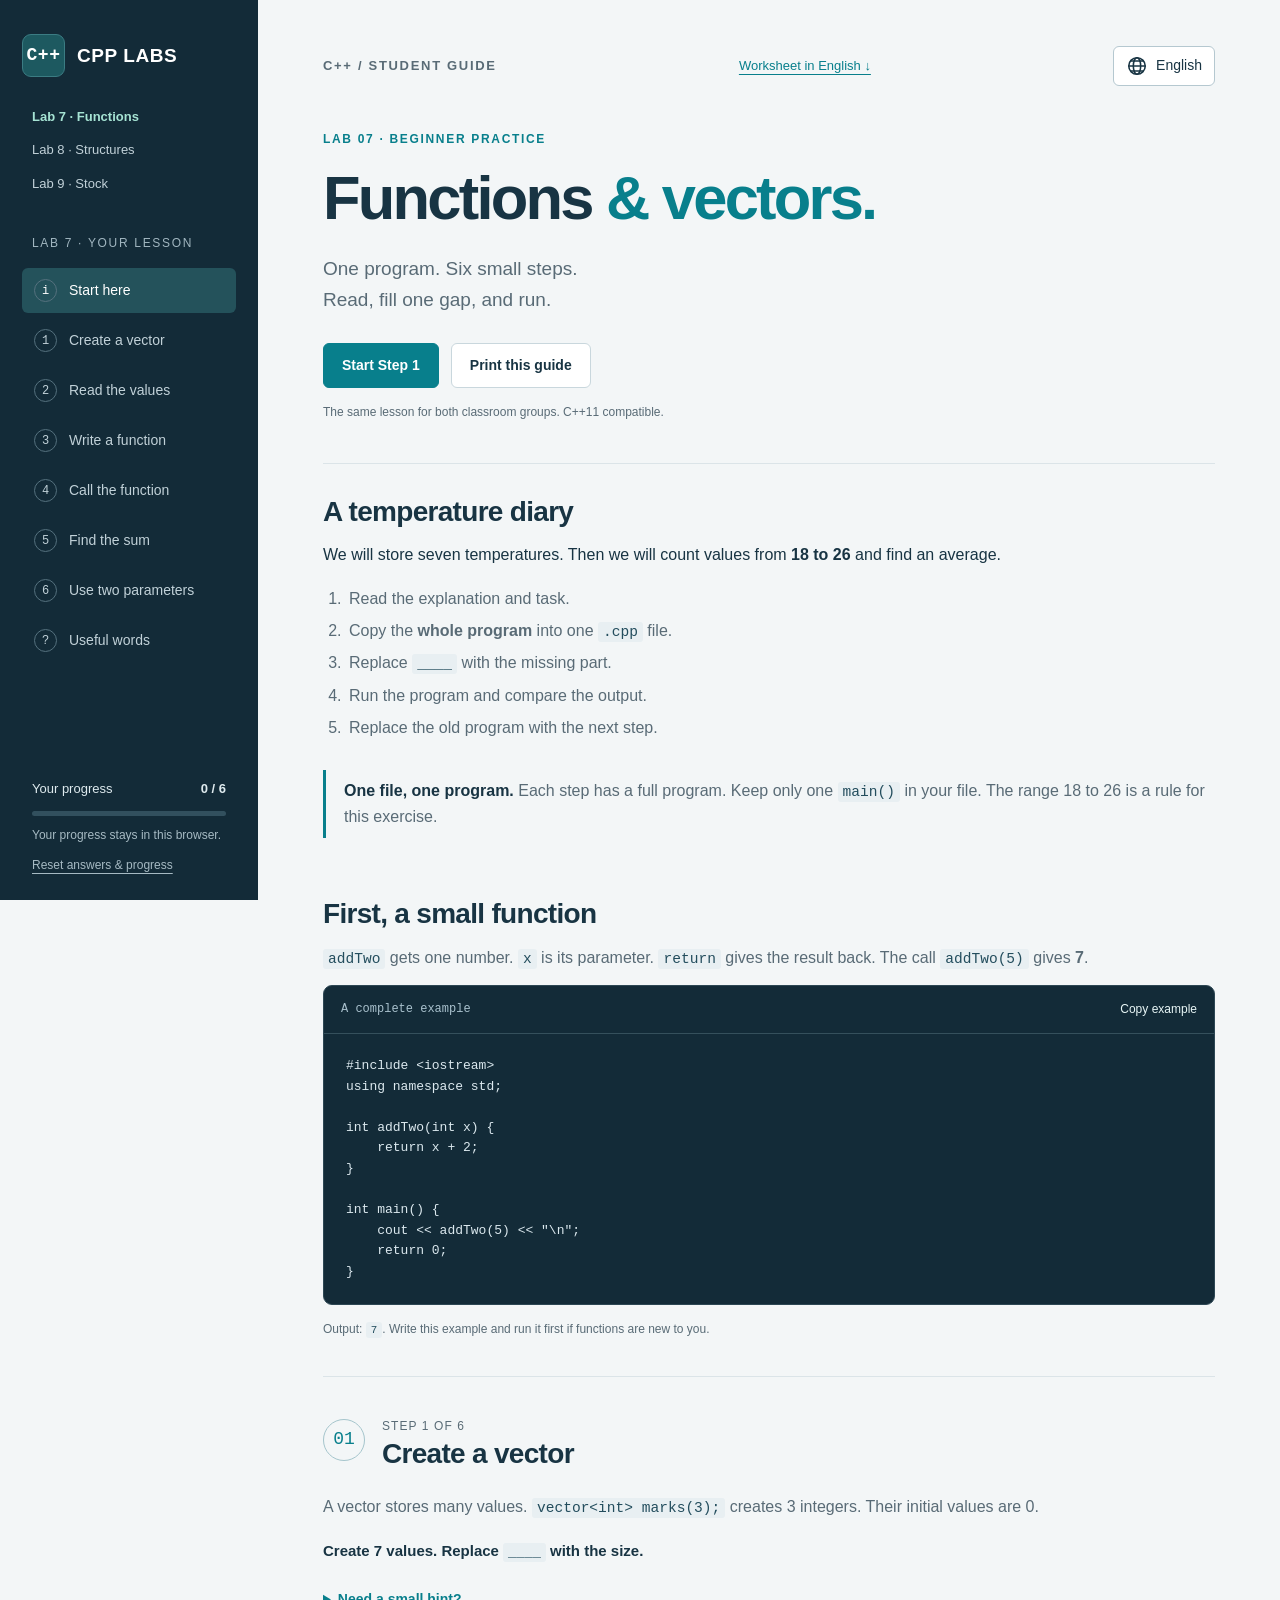
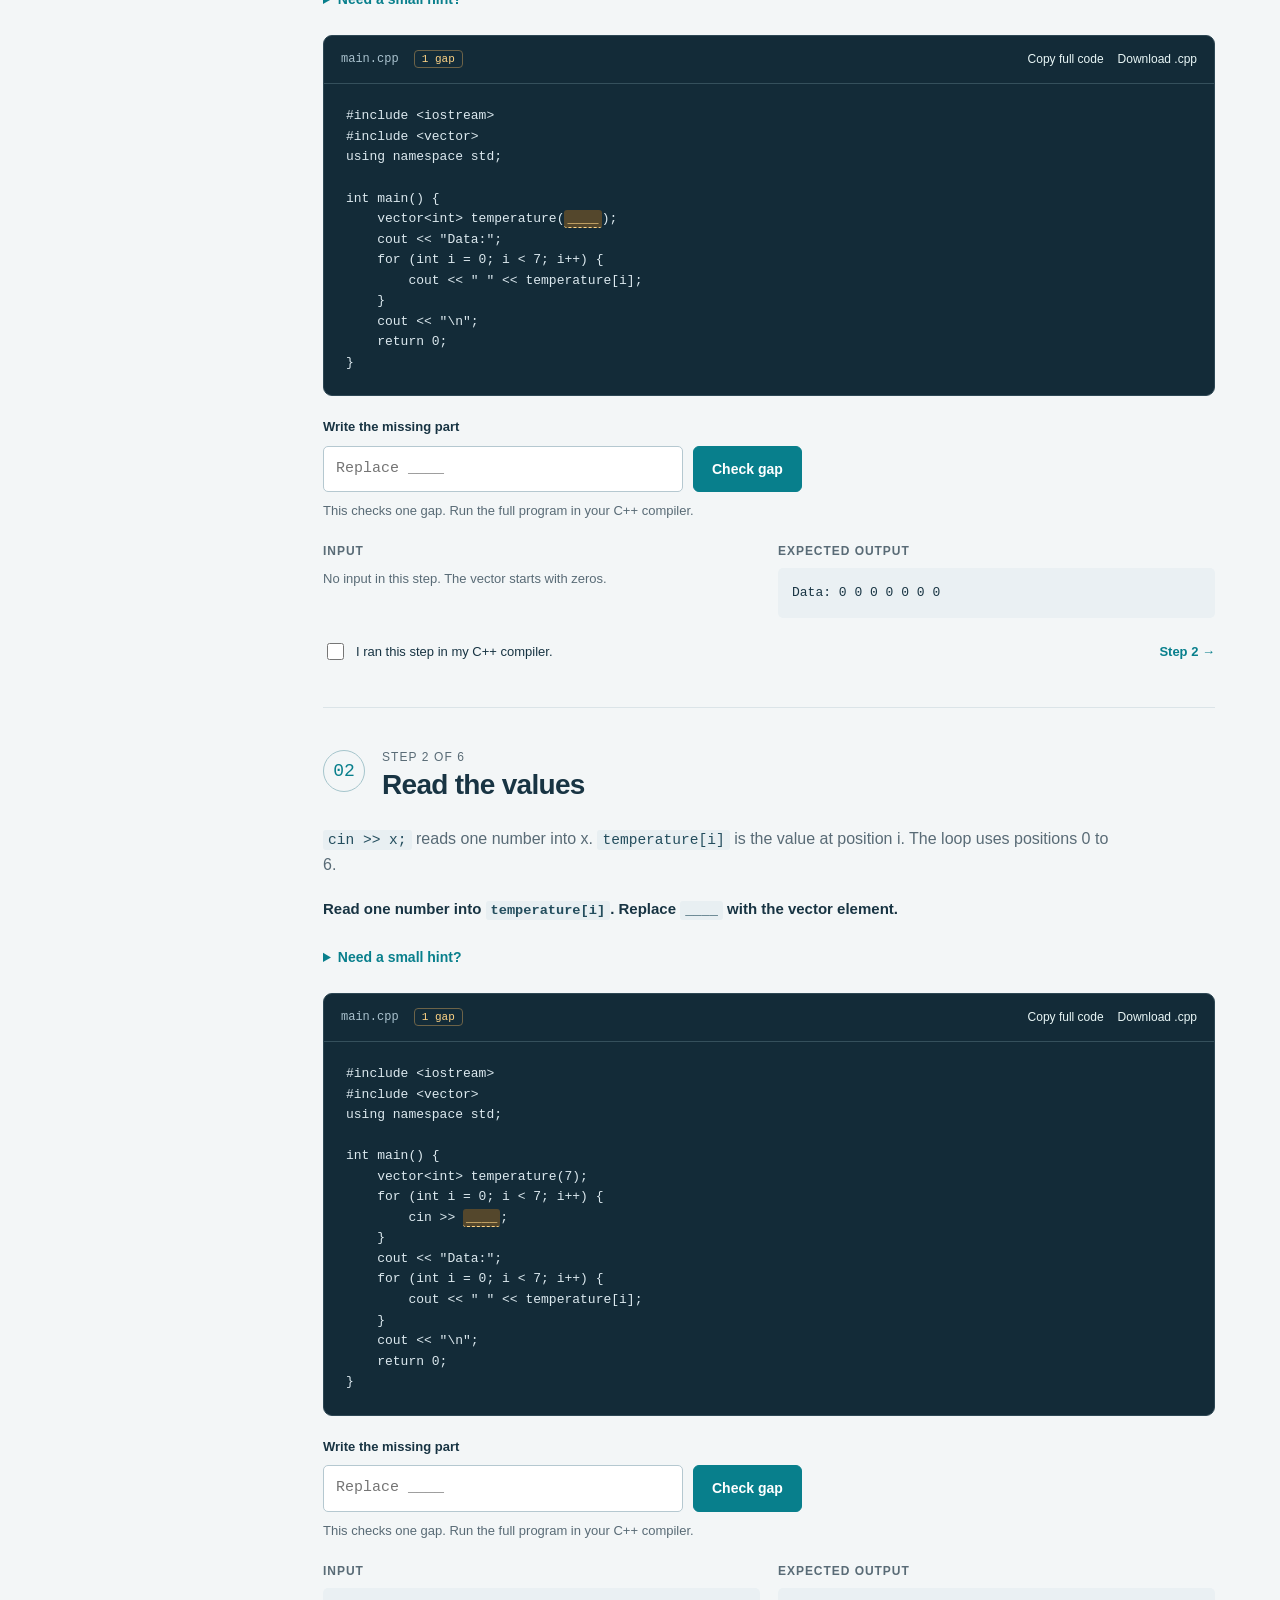
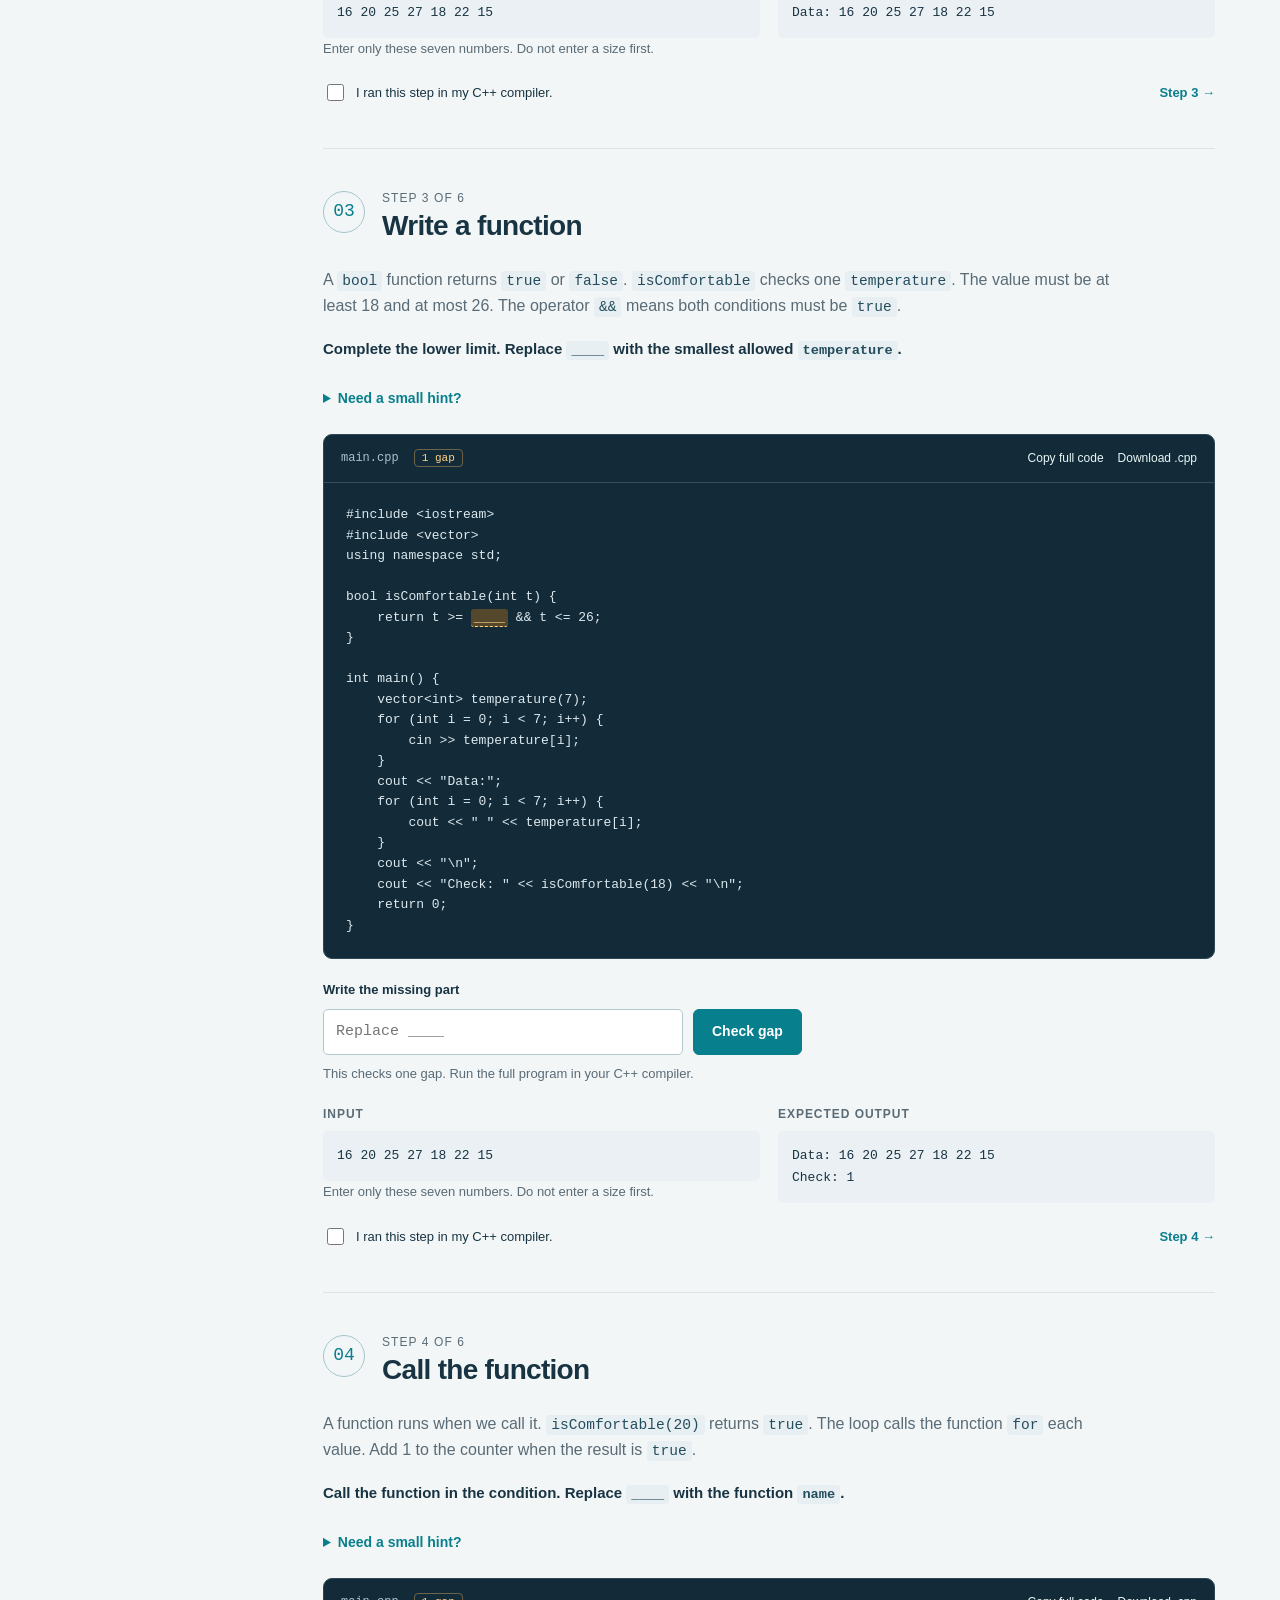
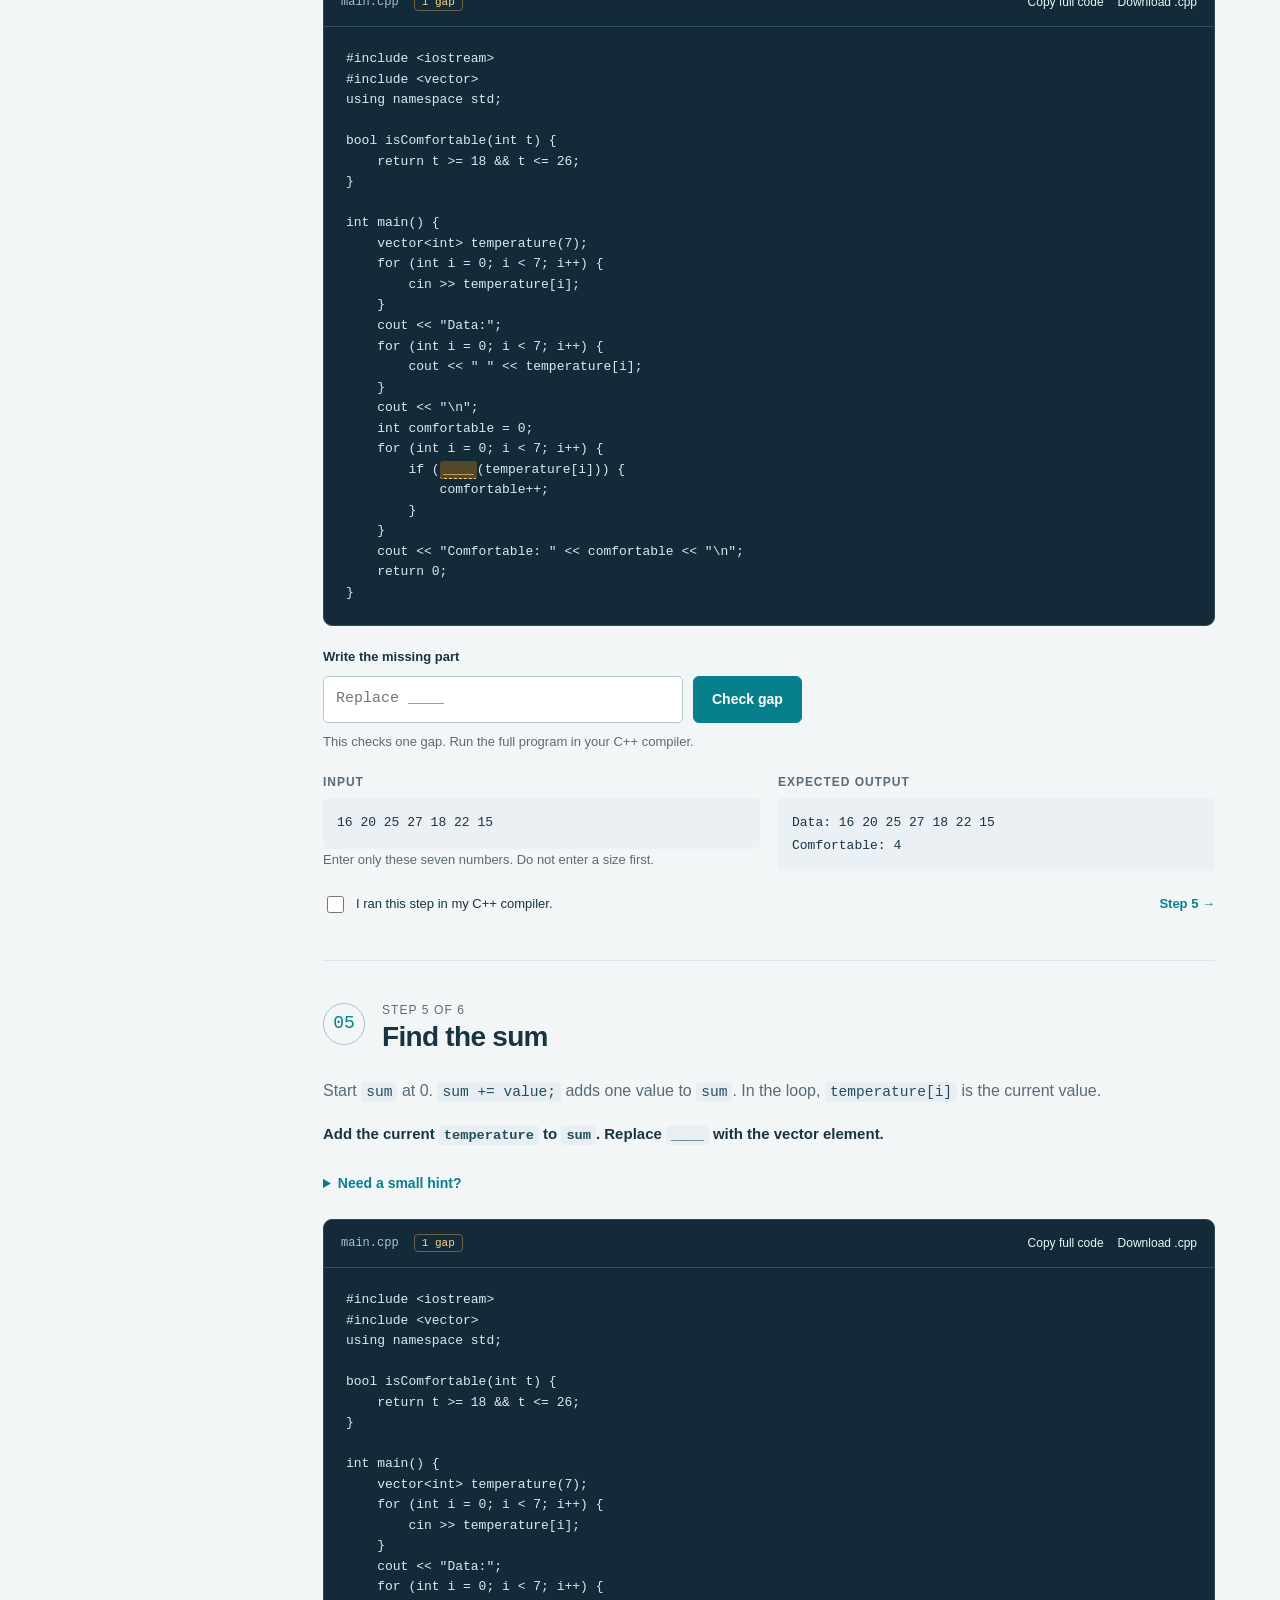
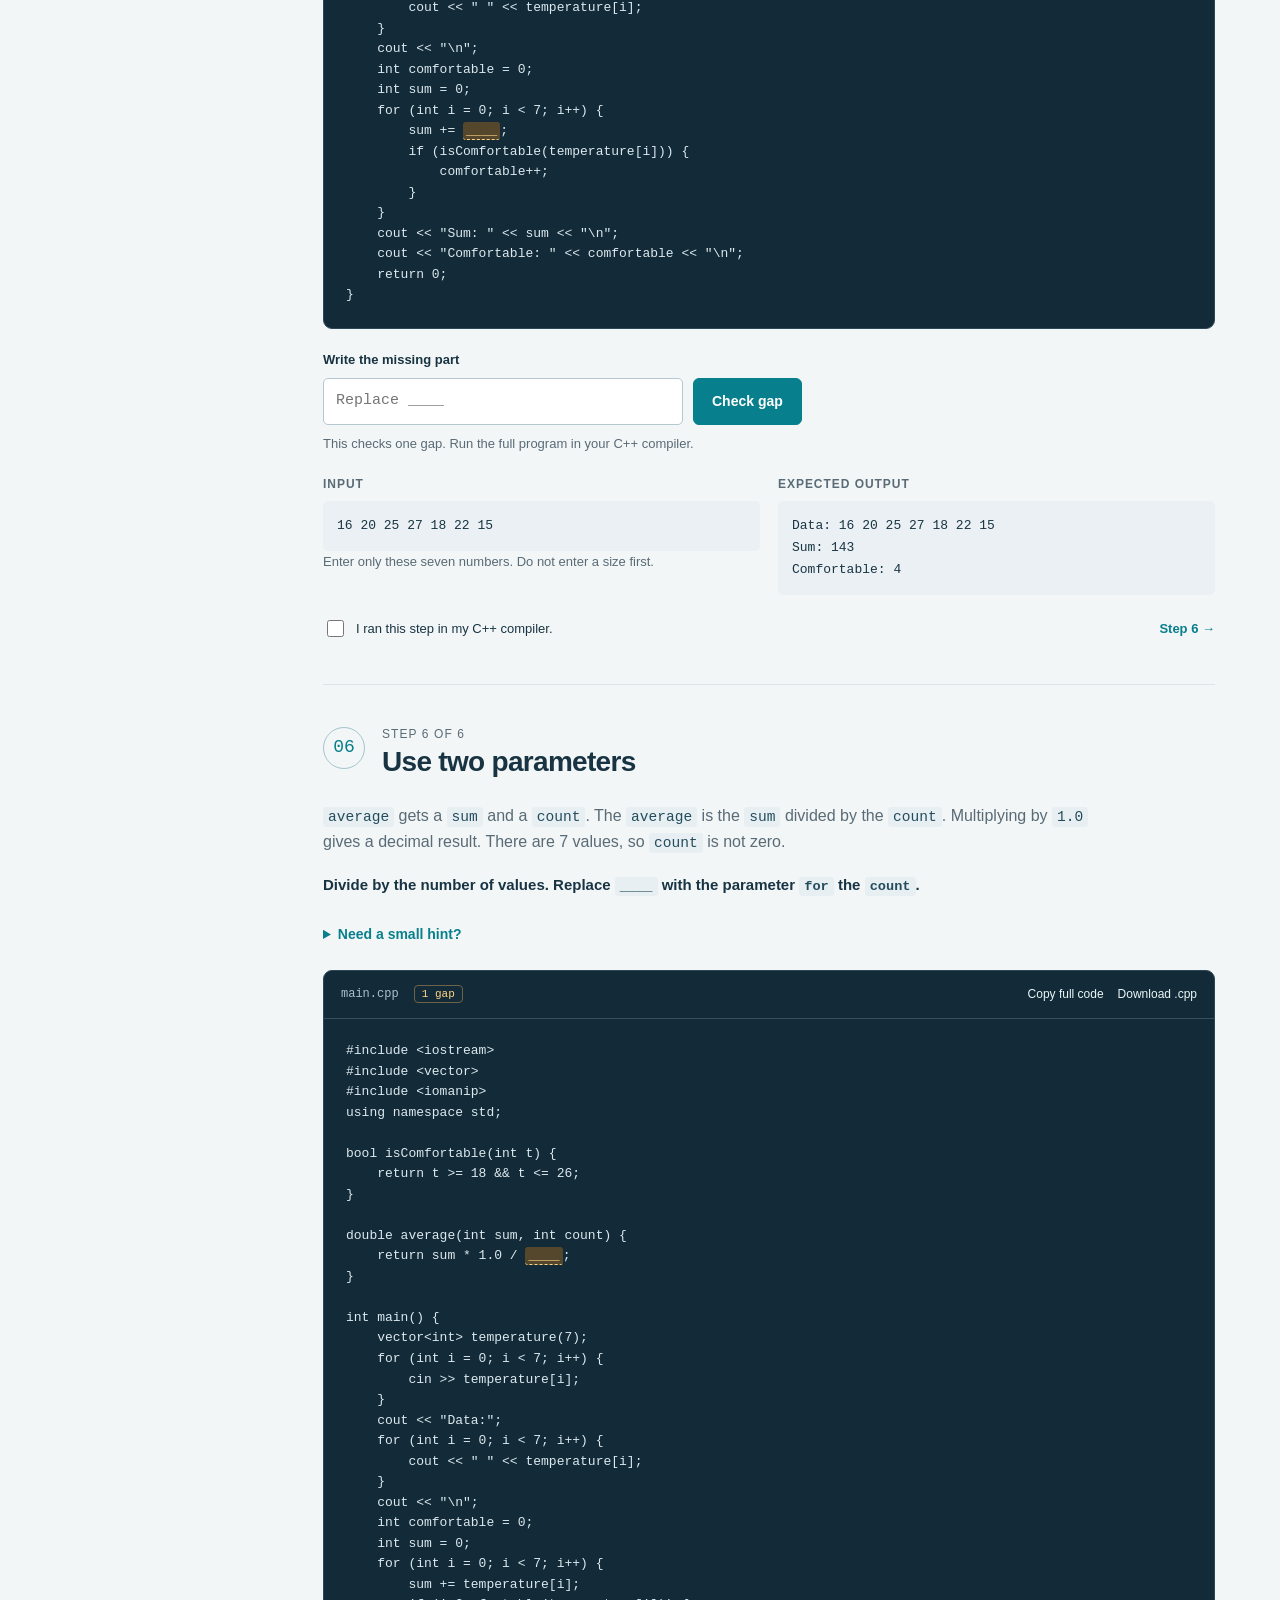
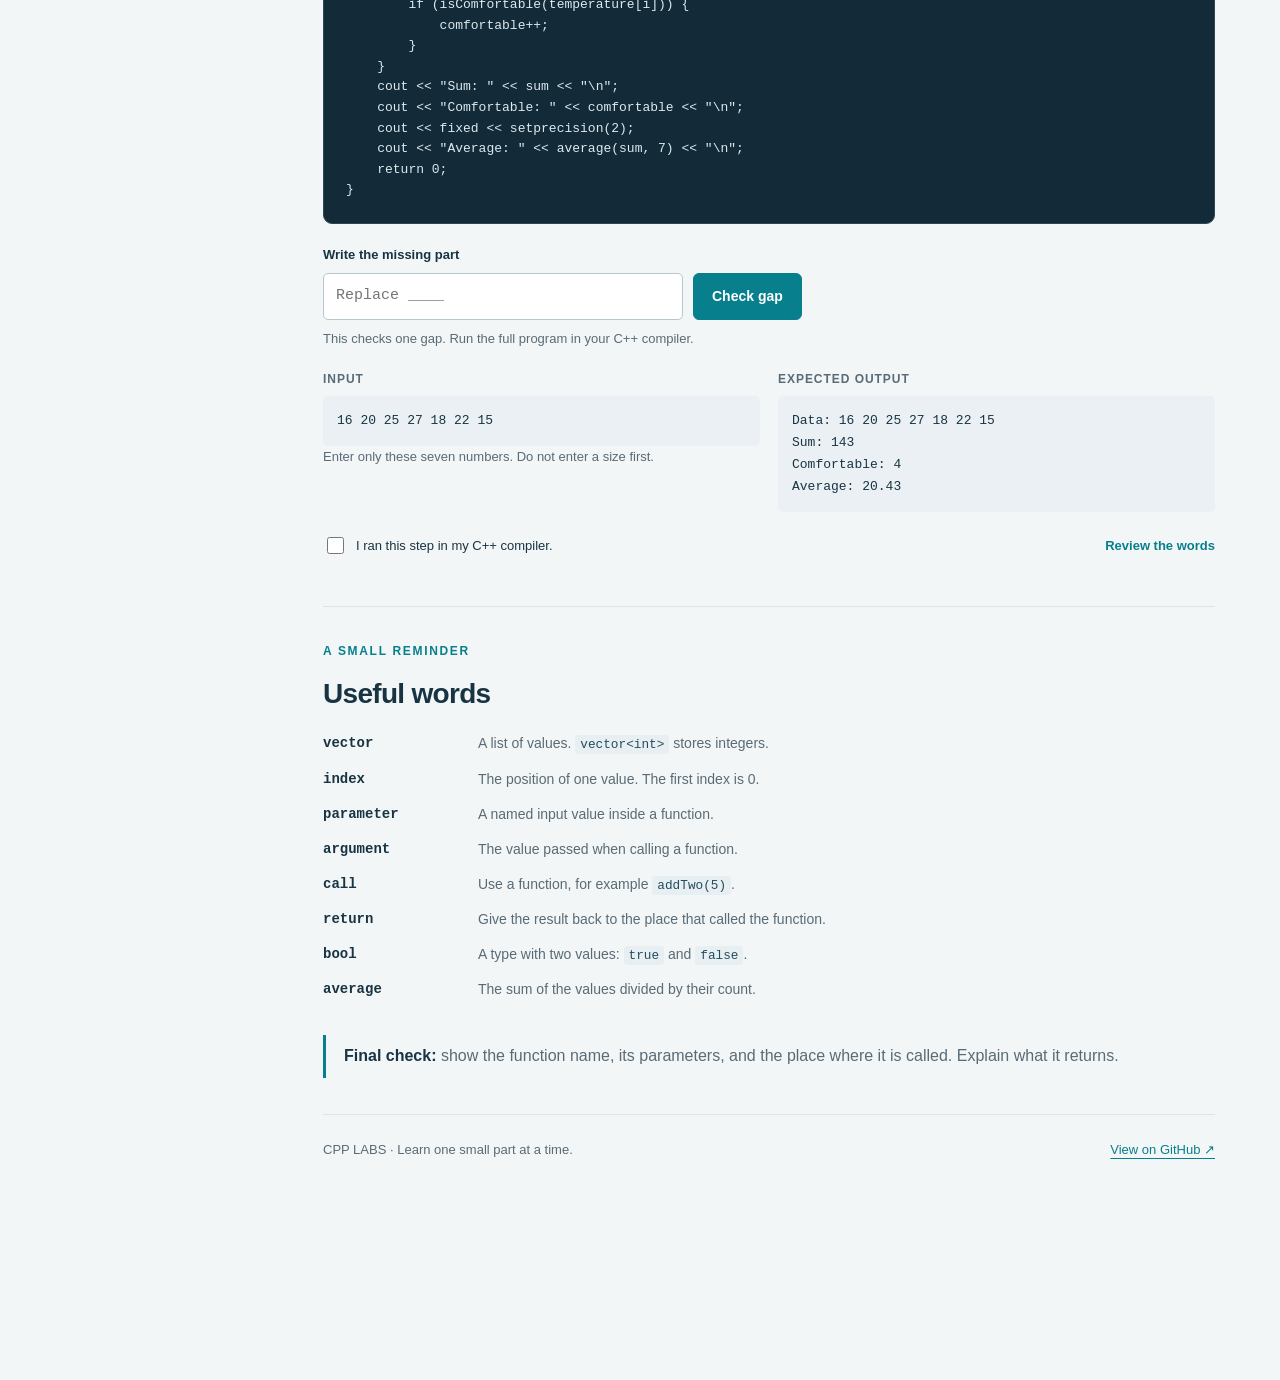
==== commit e9e80a68: "Publish Lab 9 stock review and link previous lessons" ====
--- a/lab7.html
+++ b/lab7.html
@@ -16,7 +16,7 @@
     </div></div><button id="menu-toggle" type="button" aria-expanded="false" aria-controls="lesson-menu" data-i18n="menu_open">Lesson menu</button></div></header>
 <aside class="rail" id="lesson-menu" aria-label="Lesson navigation" data-i18n-aria="lesson_navigation">
   <a class="brand" href="#start" dir="ltr" translate="no"><span class="brand-mark">C++</span><span>CPP LABS</span></a>
-  <nav class="lesson-switch" aria-label="Choose a lab" data-i18n-aria="choose_lab"><a href="lab7.html" data-i18n="lab7_link">Lab 7 · Functions</a><a href="lab8.html" data-i18n="lab8_link">Lab 8 · Structures</a></nav><p class="rail-caption" data-i18n="lab7.rail_caption">Lab 7 · Your lesson</p>
+  <nav class="lesson-switch" aria-label="Choose a lab" data-i18n-aria="choose_lab"><a href="lab7.html" data-i18n="lab7_link">Lab 7 · Functions</a><a href="lab8.html" data-i18n="lab8_link">Lab 8 · Structures</a><a href="lab9.html" lang="en">Lab 9 · Stock</a></nav><p class="rail-caption" data-i18n="lab7.rail_caption">Lab 7 · Your lesson</p>
   <nav class="lesson-nav" aria-label="Lesson steps" data-i18n-aria="lesson_navigation"><a href="#start" aria-current="location"><span class="nav-number">i</span><span data-i18n="start_here">Start here</span></a><a href="#step-1"><span class="nav-number">1</span><span data-i18n="lab7.step1.title">Create a vector</span></a><a href="#step-2"><span class="nav-number">2</span><span data-i18n="lab7.step2.title">Read the values</span></a><a href="#step-3"><span class="nav-number">3</span><span data-i18n="lab7.step3.title">Write a function</span></a><a href="#step-4"><span class="nav-number">4</span><span data-i18n="lab7.step4.title">Call the function</span></a><a href="#step-5"><span class="nav-number">5</span><span data-i18n="lab7.step5.title">Find the sum</span></a><a href="#step-6"><span class="nav-number">6</span><span data-i18n="lab7.step6.title">Use two parameters</span></a><a href="#words"><span class="nav-number">?</span><span data-i18n="words">Useful words</span></a></nav>
   <div class="rail-bottom"><div class="progress-label"><span data-i18n="progress">Your progress</span><strong id="progress-count">0 / 6</strong></div><div class="progress-track" role="progressbar" aria-label="Completed steps" aria-valuemin="0" aria-valuemax="6" aria-valuenow="0" data-i18n-aria="completed_steps"><div class="progress-fill"></div></div><p data-i18n="browser_progress">Your progress stays in this browser.</p><button class="text-button" type="button" data-reset data-i18n="reset">Reset answers &amp; progress</button></div>
 </aside>
